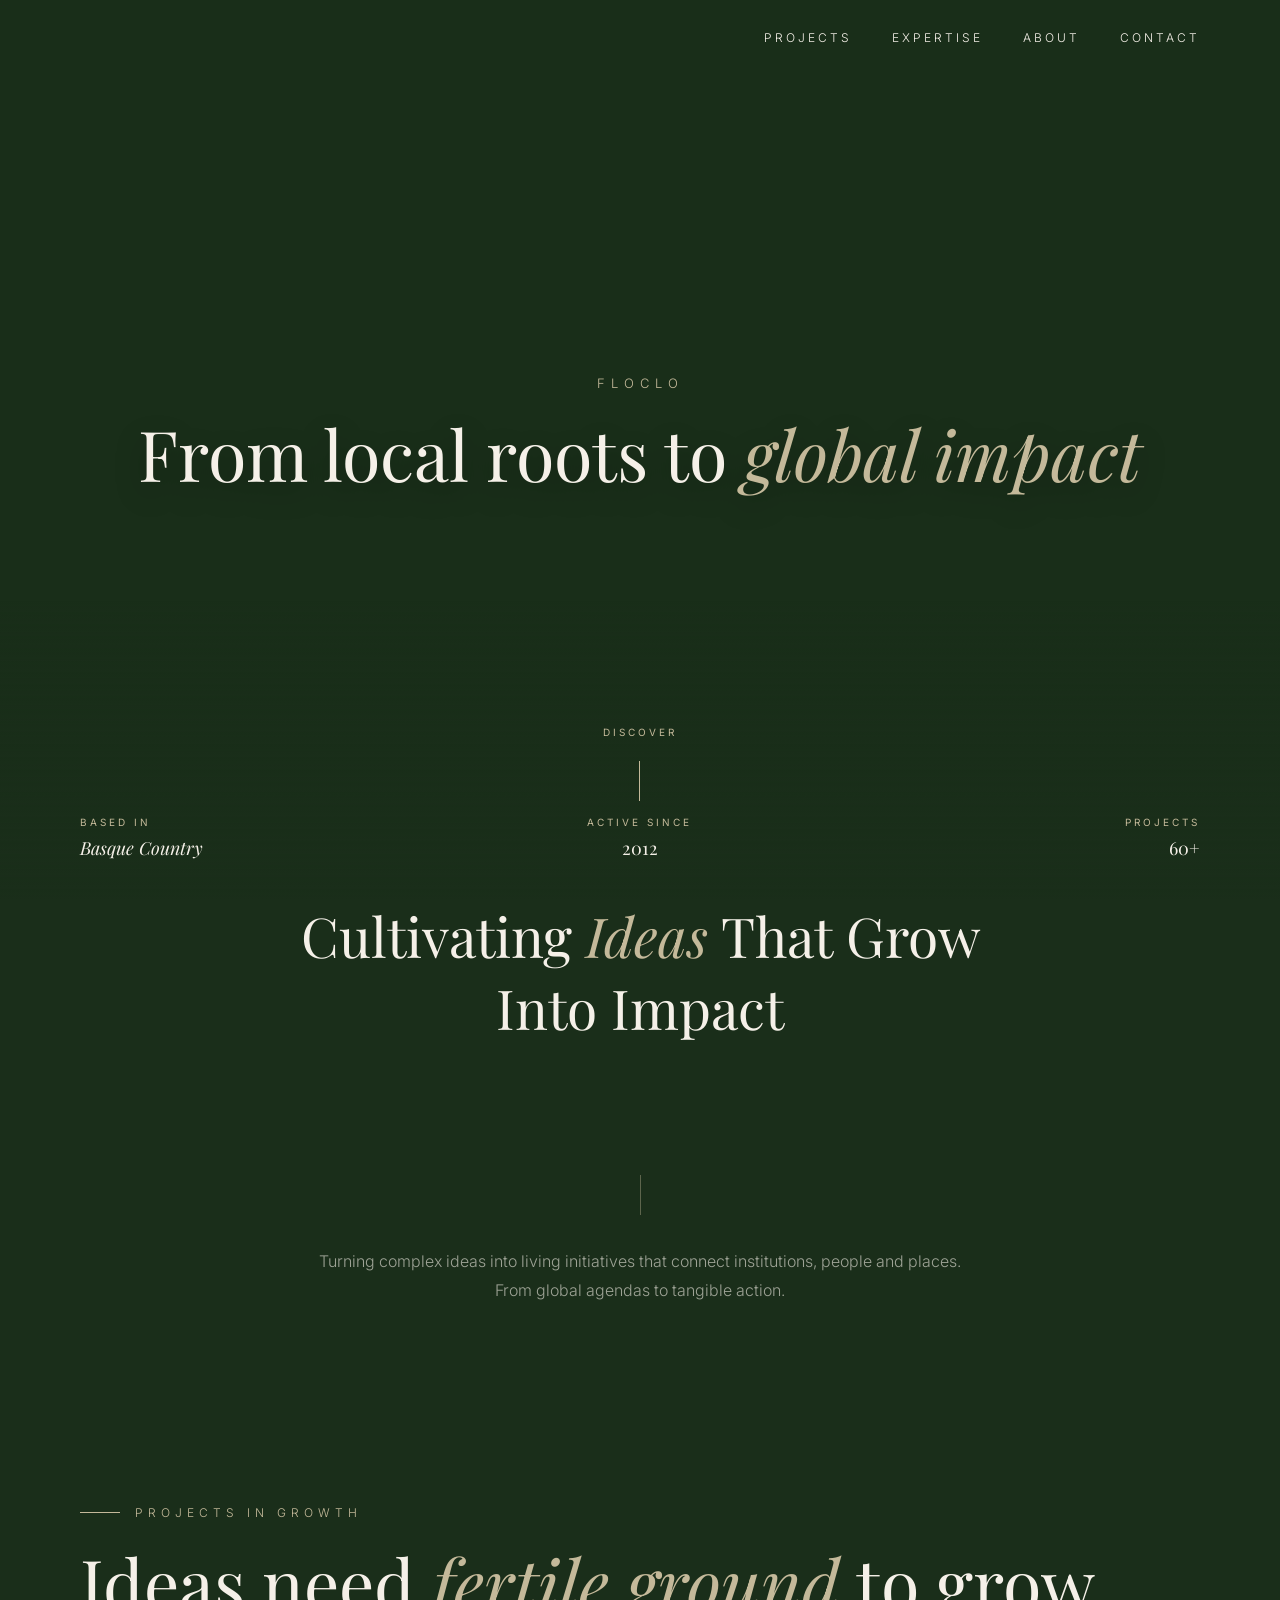
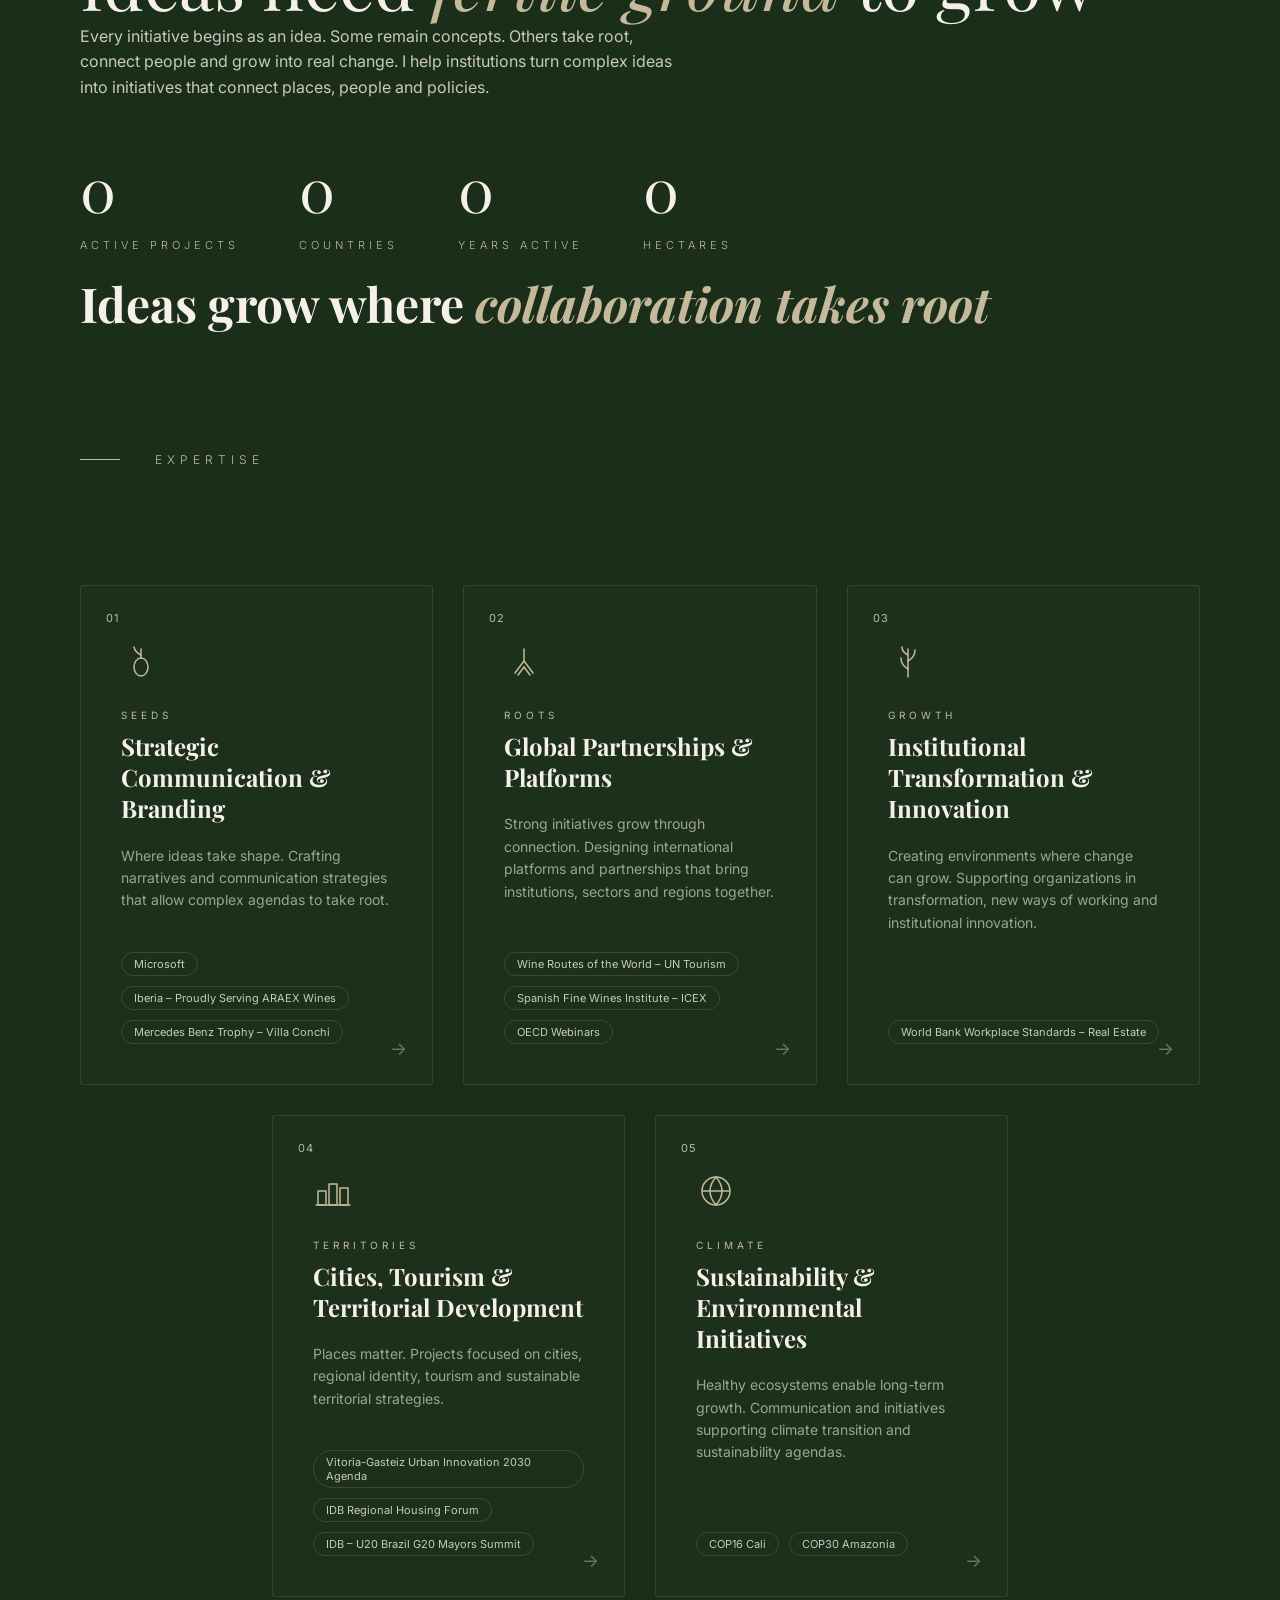
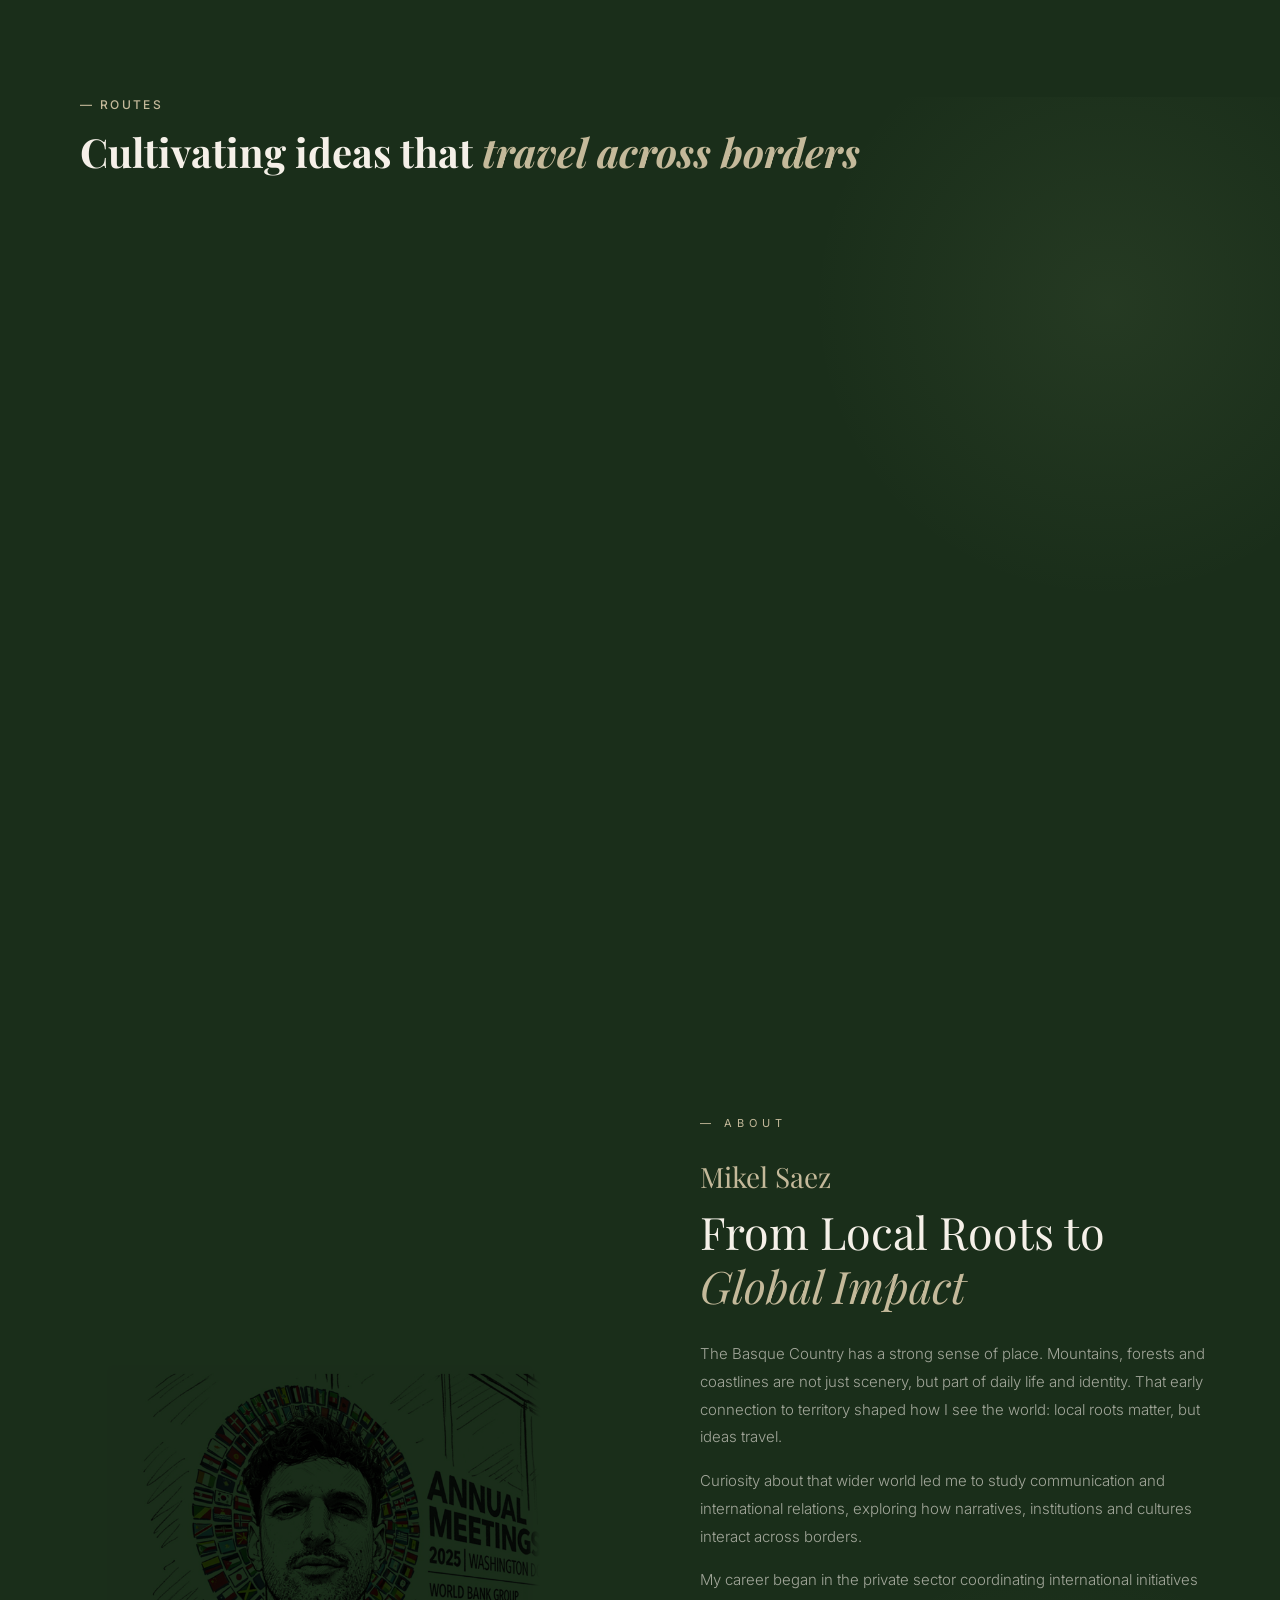
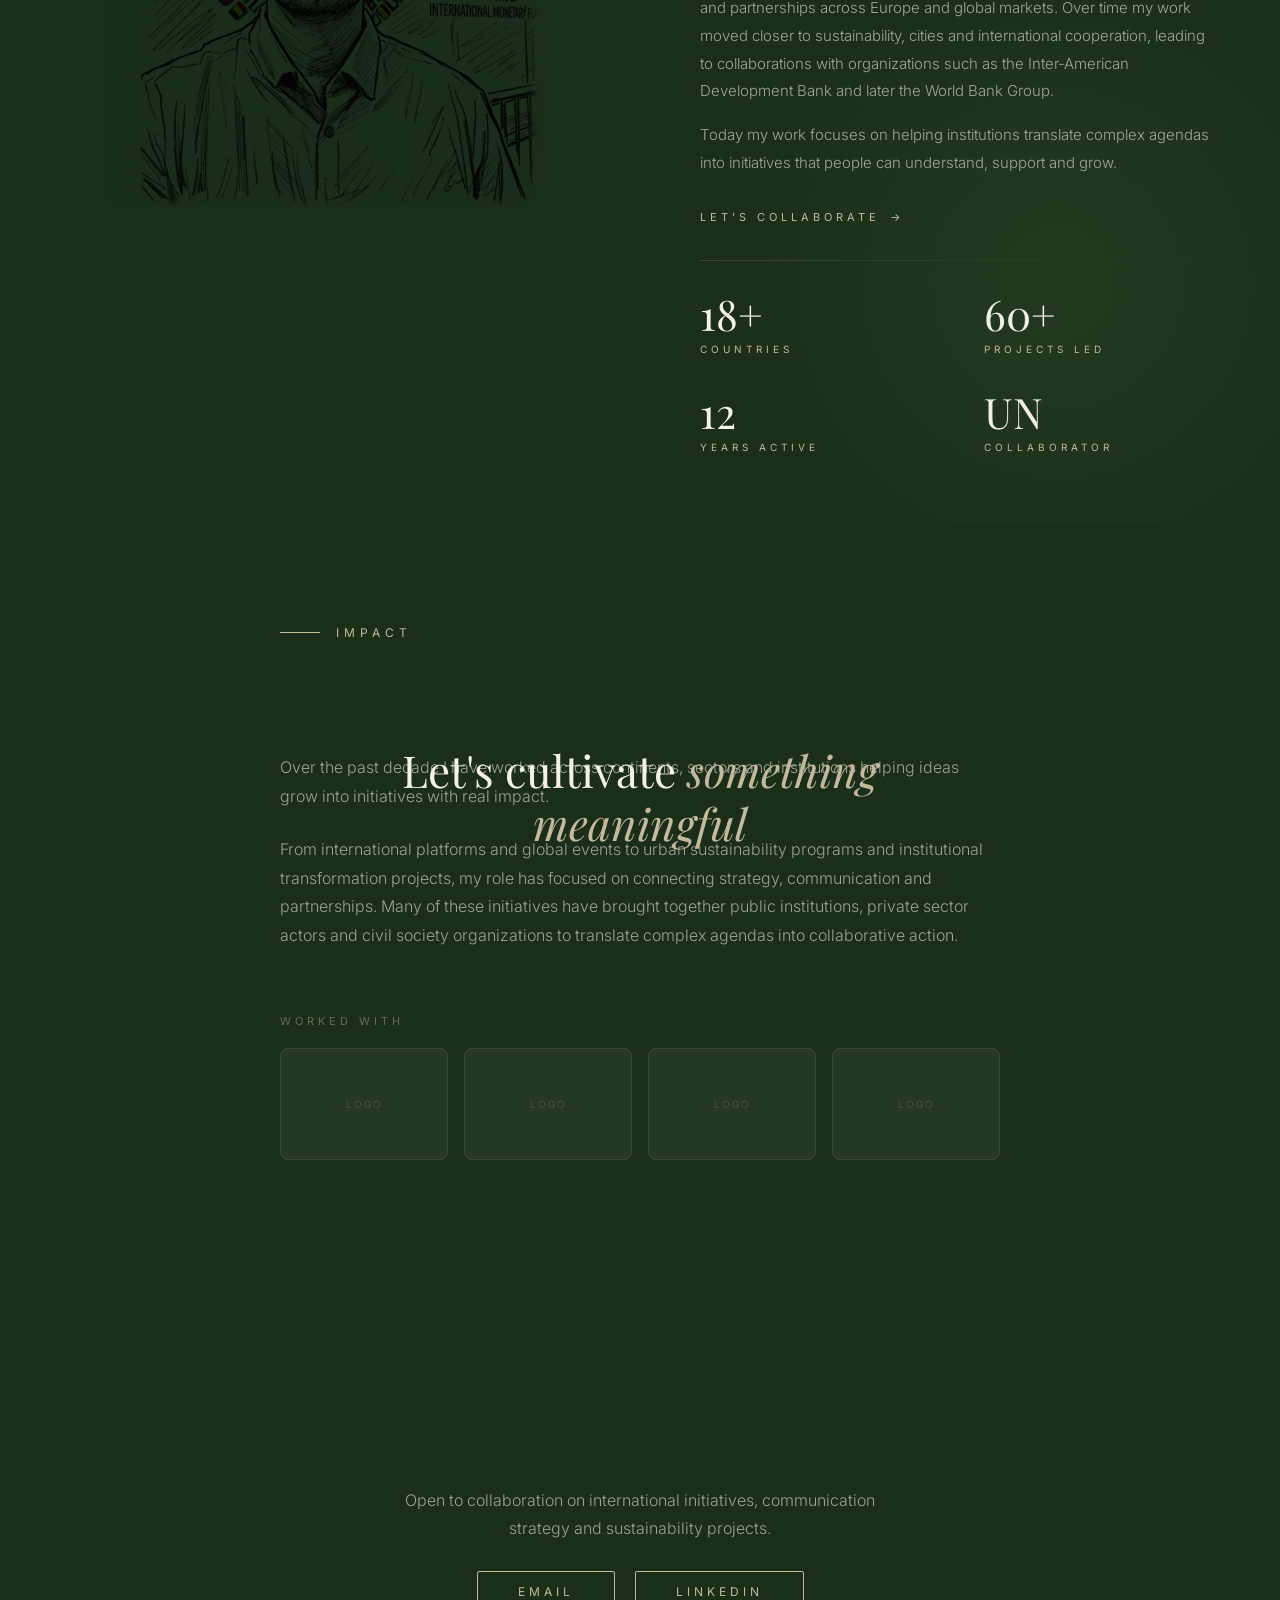
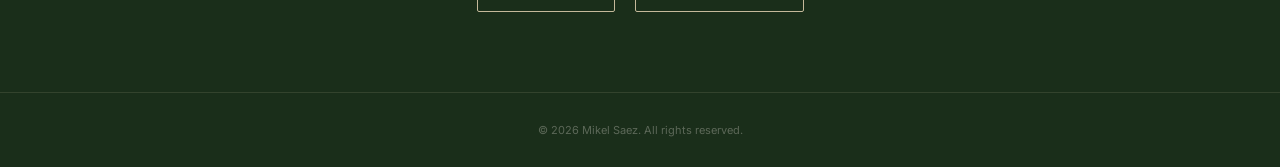
==== index.html @ 0938b9f9 "Add logo carousel: auto-activates when more than 4 logos, dynamic add/remove in admin - index.html: " ====
<!DOCTYPE html>
<html lang="en">

<head>
    <meta charset="UTF-8">
    <meta name="viewport" content="width=device-width, initial-scale=1.0">
    <title>Mikel Saez - International Development & Sustainability</title>
    <link rel="preconnect" href="https://fonts.googleapis.com">
    <link rel="preconnect" href="https://fonts.gstatic.com" crossorigin>
    <link
        href="https://fonts.googleapis.com/css2?family=Playfair+Display:ital,wght@0,400;1,400&family=Inter:wght@300;400&display=swap"
        rel="stylesheet">
    <style>
        :root {
            --color-dark-green: #1A2E1A;
            --color-cream: #F5F0E8;
            --color-gold: #C4B99A;
        }

        * {
            margin: 0;
            padding: 0;
            box-sizing: border-box;
        }

        body {
            font-family: 'Inter', sans-serif;
            background-color: var(--color-dark-green);
            color: var(--color-cream);
            overflow-x: hidden;
            cursor: none;
        }

        /* Typography */
        h1,
        h2,
        .serif {
            font-family: 'Playfair Display', serif;
        }

        /* Navigation */
        nav {
            position: fixed;
            top: 0;
            left: 0;
            width: 100%;
            padding: 30px 80px;
            display: flex;
            justify-content: space-between;
            align-items: center;
            z-index: 100;
            background-color: transparent;
        }

        .logo {
            text-transform: uppercase;
            letter-spacing: 5px;
            font-size: 14px;
            color: var(--color-cream);
            font-weight: 400;
        }

        .nav-links {
            display: flex;
            gap: 40px;
        }

        .nav-links a {
            text-decoration: none;
            text-transform: uppercase;
            letter-spacing: 3px;
            font-size: 12px;
            color: var(--color-cream);
            font-weight: 300;
            transition: opacity 0.3s;
        }

        .nav-links a:hover {
            opacity: 0.7;
        }

        /* Hero Section */
        .hero {
            position: relative;
            height: 100vh;
            width: 100%;
            display: flex;
            flex-direction: column;
            justify-content: center;
            align-items: center;
            overflow: hidden;
        }

        /* Video Background */
        .video-container {
            position: absolute;
            top: 0;
            left: 0;
            width: 100%;
            height: 100%;
            z-index: 1;
            will-change: transform;
        }

        .hero-video {
            width: 100%;
            height: 100%;
            object-fit: cover;
        }

        .overlay {
            position: absolute;
            top: 0;
            left: 0;
            width: 100%;
            height: 100%;
            background-color: rgba(26, 46, 26, 0.3);
            /* #1A2E1A at 30% opacity */
            z-index: 2;
        }

        /* Seamless Transition Gradient */
        .hero-fade-bottom {
            position: absolute;
            bottom: 0;
            left: 0;
            width: 100%;
            height: 300px;
            background: linear-gradient(to bottom, rgba(26, 46, 26, 0), rgba(26, 46, 26, 1));
            z-index: 3;
            pointer-events: none;
        }

        /* Hero Content */
        .hero-content {
            position: relative;
            z-index: 10;
            text-align: center;
            display: flex;
            flex-direction: column;
            align-items: center;
            width: 100%;
        }

        .subtitle {
            text-transform: uppercase;
            letter-spacing: 6px;
            font-size: 13px;
            color: var(--color-gold);
            font-weight: 300;
            margin-bottom: 20px;
            opacity: 0;
            animation: fadeIn 1s ease-out 1s forwards;
        }

        .main-title {
            font-family: 'Playfair Display', serif;
            font-size: 70px;
            font-weight: 400;
            color: #F5F0E8;
            text-align: center;
            text-shadow: 0 10px 30px rgba(0, 0, 0, 0.3);
            margin-bottom: 30px;
            opacity: 0;
            transform: translateY(30px);
            animation: fadeSlideUp 1s ease-out 0.5s forwards;
            line-height: 1.2;
        }

        .main-title em {
            font-style: italic;
        }

        /* Bottom Bar */
        .bottom-bar {
            position: absolute;
            bottom: 40px;
            left: 0;
            width: 100%;
            padding: 0 80px;
            display: flex;
            justify-content: space-between;
            align-items: flex-end;
            z-index: 10;
            opacity: 0;
            animation: fadeIn 1s ease-out 2s forwards;
        }

        .bottom-col {
            display: flex;
            flex-direction: column;
            align-items: center;
            flex: 1;
        }

        .bottom-col.left {
            align-items: flex-start;
        }

        .bottom-col.right {
            align-items: flex-end;
        }

        .label {
            text-transform: uppercase;
            font-size: 10px;
            letter-spacing: 3px;
            color: var(--color-gold);
            margin-bottom: 8px;
        }

        .value {
            font-family: 'Playfair Display', serif;
            font-size: 18px;
            color: var(--color-cream);
        }

        .value.italic {
            font-style: italic;
        }

        /* Animated Line */
        .animated-line-container {
            height: 40px;
            display: flex;
            align-items: center;
            justify-content: center;
            margin: 15px 0;
        }

        .animated-line {
            width: 1px;
            height: 40px;
            background-color: var(--color-gold);
            animation: pulseLine 2s infinite ease-in-out;
            transform-origin: top;
        }

        @keyframes pulseLine {
            0% {
                transform: scaleY(0.2);
                opacity: 0.5;
            }

            50% {
                transform: scaleY(1);
                opacity: 1;
            }

            100% {
                transform: scaleY(0.2);
                opacity: 0.5;
            }
        }

        /* Animations */
        @keyframes fadeIn {
            to {
                opacity: 1;
            }
        }

        @keyframes fadeSlideUp {
            to {
                opacity: 1;
                transform: translateY(0);
            }
        }

        /* Intro Section */
        .intro-section {
            background-color: var(--color-dark-green);
            display: flex;
            flex-direction: column;
            justify-content: center;
            align-items: center;
            padding: 100px 80px;
            position: relative;
            z-index: 10;
        }

        /* Field Projects Section */
        .projects-section {
            background-color: var(--color-dark-green);
            padding: 100px 80px;
            position: relative;
            z-index: 10;
            overflow: hidden;
        }

        .projects-content {
            padding-left: 0;
        }

        .projects-label-container {
            display: flex;
            align-items: center;
            margin-bottom: 20px;
            opacity: 1;
            transform: translateX(0);
            transition: opacity 1s ease-out, transform 1s ease-out;
        }

        /* JS adds .js-ready to <html> — only then do we hide elements for animation */
        .js-ready .projects-label-container {
            opacity: 0;
            transform: translateX(-20px);
        }

        .js-ready .projects-label-container.animate {
            opacity: 1;
            transform: translateX(0);
        }

        .projects-line {
            width: 40px;
            height: 1px;
            background-color: var(--color-gold);
            margin-right: 15px;
        }

        .projects-label {
            text-transform: uppercase;
            letter-spacing: 5px;
            font-size: 12px;
            color: var(--color-gold);
            font-weight: 300;
        }

        .projects-heading {
            font-size: 70px;
            line-height: 1.2;
            color: var(--color-cream);
            font-weight: 400;
            opacity: 1;
            transform: translateY(0);
            transition: opacity 1s ease-out 0.2s, transform 1s ease-out 0.2s;
        }

        .js-ready .projects-heading {
            opacity: 0;
            transform: translateY(40px);
        }

        .js-ready .projects-heading.animate {
            opacity: 1;
            transform: translateY(0);
        }

        .projects-heading i {
            color: var(--color-gold);
            font-style: italic;
            display: block;
        }

        .stats-row {
            display: flex;
            gap: 60px;
            margin-top: 48px;
        }

        .stat-item {
            display: flex;
            flex-direction: column;
        }

        .stat-number-wrapper {
            font-family: 'Playfair Display', serif;
            font-size: 60px;
            color: var(--color-cream);
            font-weight: 400;
            margin-bottom: 10px;
        }

        .stat-suffix {
            opacity: 1;
            transition: opacity 0.5s ease-out;
        }

        .js-ready .stat-suffix {
            opacity: 0;
        }

        .js-ready .stat-suffix.animate {
            opacity: 1;
        }

        .stat-label {
            text-transform: uppercase;
            letter-spacing: 4px;
            font-size: 11px;
            color: var(--color-gold);
            font-weight: 300;
        }

        /* Intro Section */
        .intro-section {
            background-color: var(--color-dark-green);
            display: flex;
            flex-direction: column;
            justify-content: center;
            align-items: center;
            padding: 100px 80px;
            position: relative;
            z-index: 10;
        }

        .intro-heading {
            max-width: 700px;
            text-align: center;
            font-size: 55px;
            /* Prompt requested 55px */
            line-height: 1.3;
            color: var(--color-cream);
            font-weight: 400;
            opacity: 1;
            transform: translateY(0);
            transition: opacity 1s ease-out, transform 1s ease-out;
        }

        .js-ready .intro-heading {
            opacity: 0;
            transform: translateY(40px);
        }

        .js-ready .intro-heading.animate {
            opacity: 1;
            transform: translateY(0);
        }

        .intro-heading i {
            color: var(--color-gold);
            font-style: italic;
        }

        .intro-divider {
            width: 1px;
            height: 40px;
            background-color: rgba(196, 185, 154, 0.4);
            margin: 32px 0;
            transition: height 1s ease-out 0.3s;
        }

        .js-ready .intro-divider {
            height: 0;
        }

        .js-ready .intro-divider.animate {
            height: 40px;
        }

        .intro-paragraph {
            max-width: 650px;
            text-align: center;
            font-size: 16px;
            color: rgba(245, 240, 232, 0.6);
            /* #F5F0E8 at 60% */
            font-family: 'Inter', sans-serif;
            font-weight: 300;
            line-height: 1.8;
            opacity: 1;
            transform: translateY(0);
            transition: opacity 1s ease-out 0.6s, transform 1s ease-out 0.6s;
        }

        .js-ready .intro-paragraph {
            opacity: 0;
            transform: translateY(30px);
        }

        .js-ready .intro-paragraph.animate {
            opacity: 1;
            transform: translateY(0);
        }

        @media (max-width: 768px) {

            /* ── Nav ── */
            .nav-links { display: none; }
            nav { padding: 20px 24px; }

            /* ── Hero ── */
            .hero-content {
                padding: 0 24px;
                text-align: center;
            }
            .main-title {
                font-size: 34px;
                line-height: 1.25;
            }
            .subtitle {
                font-size: 11px;
                letter-spacing: 3px;
                padding: 0 8px;
            }
            /* Ocultar bottom-bar en móvil — demasiado complejo para pantalla pequeña */
            .bottom-bar { display: none; }

            /* ── Intro ── */
            .intro-section { padding: 72px 24px; }
            .intro-heading {
                font-size: 32px;
                line-height: 1.25;
                max-width: 100%;
            }
            .intro-paragraph {
                font-size: 15px;
                max-width: 100%;
            }

            /* ── Projects ── */
            .projects-section { padding: 72px 24px; }
            .projects-content { padding-left: 0; }
            .projects-heading { font-size: 34px; line-height: 1.25; }
            .projects-paragraph { max-width: 100% !important; font-size: 15px; }
            .stats-row {
                display: grid;
                grid-template-columns: 1fr 1fr;
                gap: 32px 24px;
                margin-top: 48px;
            }
            .stat-number-wrapper { font-size: 44px; }
            .stat-label { font-size: 10px; letter-spacing: 3px; }

            /* ── Map ── */
            .map-section { padding: 72px 0 0; }
            .map-header {
                padding: 0 24px;
                margin-bottom: 32px;
            }
            .map-header-label {
                font-size: 11px;
                margin-bottom: 12px;
            }
            .map-header-heading { font-size: 28px; line-height: 1.25; }

            /* ── Impact ── */
            .impact-section { padding: 72px 24px; }
            .impact-heading { font-size: 32px; line-height: 1.25; }
            .impact-body { font-size: 15px; }
            .impact-logos-label { margin-top: 48px; }
            .impact-logos { grid-template-columns: repeat(2, 1fr); gap: 12px; }
            .impact-logo-item img { max-height: 52px; }

            /* ── Contact ── */
            .contact-section { padding: 72px 24px 56px; }
            .contact-heading {
                font-size: 30px;
                line-height: 1.25;
                max-width: 100%;
            }
            .contact-body { font-size: 14px; max-width: 100%; }
            .contact-links {
                flex-direction: column;
                align-items: center;
                gap: 14px;
            }
            .contact-link { width: 200px; text-align: center; }

            /* ── Footer ── */
            .site-footer { padding: 20px 24px; }
        }

        /* Custom Cursor */
        .cursor-dot,
        .cursor-glow,
        .cursor-trail {
            position: fixed;
            top: 0;
            left: 0;
            border-radius: 50%;
            pointer-events: none;
            z-index: 9999;
            transform: translate(-50%, -50%);
        }

        .cursor-dot {
            width: 6px;
            height: 6px;
            background-color: rgba(168, 198, 134, 0.7);
            z-index: 10000;
            opacity: 0;
            transition: opacity 1s ease;
        }

        .cursor-glow {
            width: 350px;
            height: 350px;
            background:
                radial-gradient(circle, rgba(255, 255, 240, 0.1) 0%, rgba(255, 255, 240, 0) 42%),
                radial-gradient(circle, rgba(168, 198, 134, 0.35) 0%, rgba(168, 198, 134, 0) 70%);
            opacity: 0;
            transition: opacity 1s ease;
        }

        .cursor-trail {
            width: 150px;
            height: 150px;
            background: radial-gradient(circle, rgba(168, 198, 134, 1) 0%, rgba(168, 198, 134, 0) 70%);
            z-index: 9998;
        }

        /* =========================================
           MAP SECTION — full-bleed cover layout
           ========================================= */
        .map-section {
            background-color: #1A2E1A;
            padding: 0;
            margin: 0;
            margin-top: 0;
            padding-top: 0;
            width: 100%;
            height: auto;
            overflow: hidden;
            /* explicitly hidden as per user request */
            position: relative;
            display: block;
            z-index: 10;
            /* updated to align with other sections */
            isolation: isolate;
        }

        .map-glow {
            position: absolute;
            top: -10%;
            right: -10%;
            width: 600px;
            height: 600px;
            background: radial-gradient(circle, rgba(168, 198, 134, 0.08) 0%, rgba(168, 198, 134, 0) 70%);
            border-radius: 50%;
            pointer-events: none;
            z-index: 1;
        }

        .map-container {
            position: relative;
            width: 100%;
            height: auto;
            margin: 0;
            padding: 0;
            z-index: 15;
            opacity: 0;
            transform: scale(0.95);
            overflow: visible;
        }

        .map-container.animate {
            opacity: 1;
            transform: scale(1);
            transition: opacity 1s ease-out, transform 1s ease-out;
        }

        .world-map-svg {
            width: 100%;
            height: auto;
            display: block;
            margin: 0;
            padding: 0;
        }

        .world-map-svg {
            background-color: transparent;
        }

        .world-map-svg path {
            fill: none !important;
            stroke: #C4B99A !important;
            stroke-width: 0.8px !important;
        }

        .world-map-svg rect,
        .world-map-svg>rect {
            display: none;
        }

        #world-map {
            background: #1A2E1A;
        }

        #world-map svg {
            background: transparent;
        }

        /* Map Header */
        .map-header {
            padding: 0 80px;
            margin-bottom: 2rem;
        }

        .map-header-label {
            color: #C4B99A;
            font-weight: 500;
            letter-spacing: 0.2em;
            text-transform: uppercase;
            margin-bottom: 1rem;
            font-size: 12px;
        }

        .map-header-heading {
            color: #F5F0E8;
            font-size: 2.5rem;
            line-height: 1.2;
        }

        /* Map Pins */
        .map-pin {
            position: absolute;
            width: 12px;
            height: 12px;
            background-color: #fff;
            border-radius: 50%;
            transform: translate(-50%, -50%);
            cursor: pointer;
            z-index: 20;
            opacity: 0;
            transition: transform 0.3s ease, opacity 0.5s ease-out;
        }

        .map-pin.animate {
            opacity: 1;
        }

        .map-pin::before {
            content: '';
            position: absolute;
            top: 50%;
            left: 50%;
            width: 30px;
            height: 30px;
            border-radius: 50%;
            background-color: inherit;
            transform: translate(-50%, -50%) scale(0.5);
            opacity: 0;
        }

        .map-pin.animate::before {
            animation: pulsePin 3s infinite ease-out;
            animation-delay: 0.5s;
        }

        .map-pin:hover {
            transform: translate(-50%, -50%) scale(1.2);
        }

        .map-pin:hover::before {
            animation: pulsePinFast 1.5s infinite ease-out;
        }

        @keyframes pulsePin {
            0% {
                transform: translate(-50%, -50%) scale(0.5);
                opacity: 0.8;
            }

            100% {
                transform: translate(-50%, -50%) scale(1.5);
                opacity: 0;
            }
        }

        @keyframes pulsePinFast {
            0% {
                transform: translate(-50%, -50%) scale(0.5);
                opacity: 0.8;
            }

            100% {
                transform: translate(-50%, -50%) scale(1.8);
                opacity: 0;
            }
        }

        /* Pin Colors */
        .pin-gold {
            background-color: #C4B99A;
        }

        .pin-green {
            background-color: #8CB88C;
        }

        .pin-blue {
            background-color: #7BA4C4;
        }

        .pin-orange {
            background-color: #C4A96B;
        }

        .pin-pink {
            background-color: #B88CAA;
        }

        /* Map Tooltip Card */
        .map-tooltip {
            position: absolute;
            background: rgba(20, 35, 20, 0.85);
            backdrop-filter: blur(8px);
            -webkit-backdrop-filter: blur(8px);
            border: 1px solid rgba(200, 200, 200, 0.1);
            padding: 24px;
            border-radius: 4px;
            width: 300px;
            pointer-events: none;
            opacity: 0;
            transform: translateY(10px);
            transition: opacity 0.3s ease, transform 0.3s ease;
            z-index: 30;
            /* max priority, just below cursor (9998-10000) */
            box-shadow: 0 10px 30px rgba(0, 0, 0, 0.5);
            margin-top: -20px;
            left: 50%;
            margin-left: -150px;
        }

        .map-tooltip.visible {
            opacity: 1;
            transform: translateY(-100%);
            pointer-events: auto;
        }

        .tooltip-image {
            width: 100%;
            height: 120px;
            background-color: rgba(196, 185, 154, 0.1);
            border: 1px dashed rgba(196, 185, 154, 0.3);
            border-radius: 3px;
            margin-bottom: 16px;
            display: flex;
            align-items: center;
            justify-content: center;
            overflow: hidden;
        }

        .tooltip-image img {
            width: 100%;
            height: 100%;
            object-fit: cover;
        }

        .tooltip-image-placeholder {
            font-family: 'Inter', sans-serif;
            font-size: 10px;
            text-transform: uppercase;
            letter-spacing: 3px;
            color: rgba(196, 185, 154, 0.3);
        }

        .tooltip-category {
            text-transform: uppercase;
            letter-spacing: 4px;
            font-size: 10px;
            color: var(--color-gold);
            margin-bottom: 8px;
        }

        .tooltip-title {
            font-family: 'Playfair Display', serif;
            font-size: 22px;
            color: var(--color-cream);
            margin-bottom: 15px;
            line-height: 1.2;
        }

        .tooltip-tags {
            display: flex;
            gap: 8px;
            flex-wrap: wrap;
            margin-bottom: 16px;
        }

        .tooltip-tag {
            border: 1px solid rgba(200, 200, 200, 0.2);
            border-radius: 40px;
            font-size: 11px;
            padding: 4px 12px;
            color: var(--color-gold);
            text-transform: uppercase;
        }

        .tooltip-desc {
            font-size: 13px;
            color: rgba(245, 240, 232, 0.7);
            line-height: 1.6;
            display: -webkit-box;
            -webkit-line-clamp: 3;
            line-clamp: 3;
            -webkit-box-orient: vertical;
            overflow: hidden;
        }

        /* Responsive adjustments — Heights handled by height: auto on SVG */
        @media (min-width: 1920px) {
            .map-container {
                height: auto;
            }

            .world-map-svg {
                height: auto;
            }
        }

        @media (min-width: 1024px) and (max-width: 1919px) {
            .map-container {
                height: auto;
            }

            .world-map-svg {
                height: auto;
            }
        }

        @media (max-width: 1023px) {
            .map-container {
                height: auto;
            }

            .world-map-svg {
                height: auto;
            }
        }

        @media (max-width: 768px) {
            .map-tooltip {
                position: fixed;
                top: auto;
                bottom: 20px;
                left: 50% !important;
                transform: translateX(-50%) translateY(20px) !important;
                margin: 0;
                width: 90%;
            }

            .map-tooltip.visible {
                transform: translateX(-50%) translateY(0) !important;
            }
        }


        /* =========================================
           ABOUT SECTION
           ========================================= */
        .about-section {
            background-color: var(--color-dark-green);
            min-height: auto;
            display: flex;
            align-items: stretch;
            position: relative;
            z-index: 50;
            overflow: hidden;
        }

        /* Radial glow — bottom-right depth effect */
        .about-section::after {
            content: '';
            position: absolute;
            bottom: -10%;
            right: -10%;
            width: 700px;
            height: 700px;
            background: radial-gradient(circle, rgba(168, 198, 134, 0.07) 0%, rgba(168, 198, 134, 0) 65%);
            border-radius: 50%;
            pointer-events: none;
        }

        /* ---- Two-column grid ---- */
        .about-inner {
            display: grid;
            grid-template-columns: 1fr 1fr;
            width: 100%;
            min-height: 100vh;
        }

        /* ---- LEFT: Image placeholder ---- */
        .about-media {
            position: relative;
            background-color: #1A2E1A;
            display: flex;
            align-items: center;
            justify-content: center;
            overflow: hidden;
        }

        /* Aspect-ratio hint via pseudo — real height is 100vh so columns match */
        .about-media-inner {
            width: 100%;
            height: 100%;
            display: flex;
            align-items: center;
            justify-content: center;
        }

        /* User / profile icon SVG placeholder */
        .about-media-icon {
            opacity: 0.25;
            width: 250px;
            height: 250px;
            color: var(--color-cream);
        }


        /* ---- RIGHT: Content column ---- */
        .about-content {
            padding: 72px 60px 72px;
            display: flex;
            flex-direction: column;
            justify-content: space-between;
        }

        .about-content-top {
            flex: 1;
        }

        /* Eyebrow label */
        .about-eyebrow {
            font-family: 'Inter', sans-serif;
            font-size: 11px;
            font-weight: 400;
            letter-spacing: 5px;
            text-transform: uppercase;
            color: var(--color-gold);
            margin-bottom: 28px;
            opacity: 1;
            transform: translateY(16px);
            transition: opacity 0.8s ease-out, transform 0.8s ease-out;
        }

        .about-eyebrow.animate {
            opacity: 1;
            transform: translateY(0);
        }

        /* Main headline */
        .about-headline {
            font-family: 'Playfair Display', serif;
            font-size: clamp(36px, 3.5vw, 54px);
            font-weight: 400;
            color: var(--color-cream);
            line-height: 1.2;
            margin-bottom: 28px;
            opacity: 1;
            transform: translateY(24px);
            transition: opacity 0.9s ease-out 0.1s, transform 0.9s ease-out 0.1s;
        }

        .about-headline.animate {
            opacity: 1;
            transform: translateY(0);
        }

        .about-headline em {
            font-style: italic;
            color: #C4B99A;
        }

        /* Body paragraphs */
        .about-body {
            display: flex;
            flex-direction: column;
            gap: 16px;
            margin-bottom: 28px;
            opacity: 1;
            transform: translateY(20px);
            transition: opacity 0.9s ease-out 0.2s, transform 0.9s ease-out 0.2s;
        }

        .about-body.animate {
            opacity: 1;
            transform: translateY(0);
        }

        .about-body p {
            font-family: 'Inter', sans-serif;
            font-size: 15px;
            font-weight: 300;
            color: rgba(245, 240, 232, 0.62);
            line-height: 1.85;
        }

        /* CTA link */
        .about-cta {
            display: inline-flex;
            align-items: center;
            gap: 10px;
            font-family: 'Inter', sans-serif;
            font-size: 11px;
            font-weight: 400;
            letter-spacing: 4px;
            text-transform: uppercase;
            color: var(--color-gold);
            text-decoration: none;
            border: none;
            background: none;
            cursor: pointer;
            padding: 0;
            transition: gap 0.3s ease, color 0.3s ease;
            opacity: 1;
            transform: translateY(16px);
            transition: opacity 0.8s ease-out 0.3s, transform 0.8s ease-out 0.3s, gap 0.3s ease;
            margin-bottom: 36px;
        }

        .about-cta.animate {
            opacity: 1;
            transform: translateY(0);
        }

        .about-cta:hover {
            gap: 18px;
            color: var(--color-cream);
        }

        /* Divider between paragraphs/CTA and stats grid */
        .about-divider {
            width: 100%;
            height: 1px;
            background: linear-gradient(90deg, rgba(196, 185, 154, 0.2), rgba(196, 185, 154, 0.06), transparent);
            margin-bottom: 32px;
            opacity: 1;
            transition: opacity 1s ease-out 0.35s;
        }

        .about-divider.animate {
            opacity: 1;
        }

        /* Stats grid 2x2 */
        .about-stats {
            display: grid;
            grid-template-columns: 1fr 1fr;
            row-gap: 36px;
            column-gap: 48px;
            opacity: 1;
            transform: translateY(20px);
            transition: opacity 0.9s ease-out 0.45s, transform 0.9s ease-out 0.45s;
        }

        .about-stats.animate {
            opacity: 1;
            transform: translateY(0);
        }

        .about-stat-num {
            font-family: 'Playfair Display', serif;
            font-size: 42px;
            font-weight: 400;
            color: var(--color-cream);
            line-height: 1;
            margin-bottom: 8px;
        }

        .about-stat-label {
            font-family: 'Inter', sans-serif;
            font-size: 10px;
            font-weight: 400;
            letter-spacing: 4px;
            text-transform: uppercase;
            color: var(--color-gold);
        }

        /* Responsive */
        @media (max-width: 900px) {
            .about-inner { grid-template-columns: 1fr; }
            .about-media { min-height: 260px; }
            .about-content { padding: 56px 24px 60px; }
            .about-headline { font-size: clamp(28px, 6vw, 42px); }
            .about-stats {
                grid-template-columns: 1fr 1fr;
                column-gap: 24px;
                row-gap: 28px;
            }
            .about-stat-num { font-size: 32px; }
        }


        /* Expertise Section */
        .expertise-section {
            background-color: var(--color-dark-green);
            padding: 100px 80px;
            position: relative;
            z-index: 10;
        }

        .expertise-label-container {
            display: flex;
            align-items: center;
            gap: 20px;
            margin-bottom: 20px;
            max-width: 1400px;
            margin-left: auto;
            margin-right: auto;
            opacity: 0;
            transform: translateY(20px);
            transition: opacity 1s ease-out, transform 1s ease-out;
        }

        .expertise-label-container.animate {
            opacity: 1;
            transform: translateY(0);
        }

        .expertise-heading {
            font-size: 48px;
            font-family: 'Playfair Display', serif;
            color: var(--color-cream);
            margin-bottom: 40px;
            max-width: 1400px;
            margin-left: auto;
            margin-right: auto;
            line-height: 1.2;
            opacity: 0;
            transform: translateY(30px);
            transition: opacity 1s ease-out 0.2s, transform 1s ease-out 0.2s;
        }

        .expertise-heading.animate {
            opacity: 1;
            transform: translateY(0);
        }

        .expertise-heading i {
            color: var(--color-gold);
            font-style: italic;
        }

        .expertise-grid {
            display: grid;
            grid-template-columns: repeat(3, 1fr);
            gap: 30px;
            max-width: 1400px;
            margin: 0 auto;
        }

        /* 3+2 layout handling */
        .expertise-grid > :nth-child(4) {
            grid-column: 1 / 2;
            margin-left: 50%;
        }

        .expertise-grid > :nth-child(5) {
            grid-column: 2 / 3;
            margin-left: 50%;
        }

        .exp-card {
            background: rgba(30, 50, 30, 0.6);
            border: 1px solid rgba(196, 185, 154, 0.15);
            padding: 40px;
            border-radius: 4px;
            position: relative;
            display: flex;
            flex-direction: column;
            gap: 20px;
            transition: transform 0.4s ease, border-color 0.4s ease, background 0.4s ease;
            opacity: 0;
            transform: translateY(40px);
        }

        .exp-card.animate {
            opacity: 1;
            transform: translateY(0);
        }

        .exp-card:hover {
            transform: translateY(-10px);
            border-color: rgba(196, 185, 154, 0.4);
            background: rgba(40, 60, 40, 0.8);
        }

        .exp-number {
            font-size: 11px;
            color: var(--color-gold);
            position: absolute;
            top: 25px;
            left: 25px;
            letter-spacing: 1px;
        }

        .exp-icon {
            font-size: 32px;
            color: var(--color-gold);
            margin-top: 15px;
            display: block;
        }

        .exp-subtitle {
            font-size: 10px;
            color: var(--color-gold);
            text-transform: uppercase;
            letter-spacing: 4px;
            margin-bottom: -10px;
        }

        .exp-title {
            font-family: 'Playfair Display', serif;
            font-size: 24px;
            color: var(--color-cream);
            line-height: 1.3;
        }

        .exp-desc {
            font-family: 'Inter', sans-serif;
            font-size: 14px;
            color: rgba(245, 240, 232, 0.6);
            line-height: 1.6;
            margin-bottom: 20px;
        }

        .exp-projects {
            display: flex;
            flex-wrap: wrap;
            gap: 10px;
            margin-top: auto;
        }

        .exp-tag {
            font-size: 11px;
            padding: 4px 12px;
            border: 1px solid rgba(196, 185, 154, 0.2);
            border-radius: 20px;
            color: rgba(245, 240, 232, 0.8);
            font-family: 'Inter', sans-serif;
        }

        .exp-arrow {
            position: absolute;
            bottom: 25px;
            right: 25px;
            color: var(--color-gold);
            font-size: 18px;
            opacity: 0.5;
            transition: opacity 0.3s ease, transform 0.3s ease;
        }

        .exp-card:hover .exp-arrow {
            opacity: 1;
            transform: translateX(5px);
        }

        /* Adjustments for the 3+2 layout to look centered */
        @media (min-width: 1025px) {
            .expertise-grid {
                grid-template-columns: repeat(6, 1fr);
            }
            .exp-card:nth-child(1), .exp-card:nth-child(2), .exp-card:nth-child(3) {
                grid-column: span 2;
            }
            .exp-card:nth-child(4) {
                grid-column: 2 / span 2;
                margin-left: 0;
            }
            .exp-card:nth-child(5) {
                grid-column: 4 / span 2;
                margin-left: 0;
            }
        }

        @media (max-width: 1024px) {
            .expertise-grid {
                grid-template-columns: repeat(2, 1fr);
            }
            .expertise-grid > :nth-child(n) {
                grid-column: auto;
                margin-left: 0;
            }
            .expertise-grid > :nth-child(5) {
                grid-column: span 2;
                max-width: 50%;
                margin: 0 auto;
            }
        }

        @media (max-width: 768px) {
            .expertise-section { padding: 72px 24px; }
            .expertise-label-container { margin-bottom: 20px; }
            .expertise-heading {
                font-size: 30px;
                line-height: 1.25;
                margin-bottom: 36px;
            }
            .expertise-grid {
                grid-template-columns: 1fr;
                gap: 14px;
            }
            .expertise-grid > :nth-child(n) {
                grid-column: auto;
                margin-left: 0;
                max-width: 100%;
            }
            .exp-card { padding: 28px 22px; gap: 14px; }
            .exp-title { font-size: 20px; }
            .exp-desc { font-size: 13px; }
            .exp-tag { font-size: 10px; padding: 4px 10px; }
        }

        /* Force About section visible */
        .about-eyebrow,
        .about-headline,
        .about-body,
        .about-cta,
        .about-divider,
        .about-stats {
            opacity: 1 !important;
            transform: none !important;
        }

        /* ===== IMPACT SECTION ===== */
        .impact-section {
            position: relative;
            z-index: 10;
            background-color: #1A2E1A;
            width: 100%;
            padding: 100px 0;
        }

        .impact-inner {
            max-width: 800px;
            margin: 0 auto;
            padding: 0 40px;
        }

        .impact-label-container {
            display: flex;
            align-items: center;
            gap: 16px;
            margin-bottom: 24px;
        }

        .impact-line {
            width: 40px;
            height: 1px;
            background-color: #C4B99A;
        }

        .impact-label {
            font-family: 'Inter', sans-serif;
            font-size: 12px;
            font-weight: 400;
            letter-spacing: 5px;
            text-transform: uppercase;
            color: #C4B99A;
        }

        .impact-heading {
            font-family: 'Playfair Display', serif;
            font-size: 48px;
            font-weight: 400;
            color: #F5F0E8;
            line-height: 1.2;
            margin-bottom: 32px;
        }

        .impact-heading em {
            font-style: italic;
            color: #C4B99A;
        }

        .impact-body p {
            font-family: 'Inter', sans-serif;
            font-size: 16px;
            font-weight: 300;
            color: rgba(245, 240, 232, 0.60);
            line-height: 1.8;
            margin-bottom: 24px;
        }

        .impact-body p:last-child {
            margin-bottom: 0;
        }

        .impact-logos-label {
            font-family: 'Inter', sans-serif;
            font-size: 11px;
            font-weight: 400;
            letter-spacing: 4px;
            text-transform: uppercase;
            color: rgba(196, 185, 154, 0.45);
            margin-top: 64px;
            margin-bottom: 20px;
        }

        .impact-logos {
            display: grid;
            grid-template-columns: repeat(4, 1fr);
            gap: 16px;
        }

        .impact-logo-item {
            background: rgba(255, 255, 255, 0.05);
            border: 1px solid rgba(196, 185, 154, 0.12);
            border-radius: 8px;
            display: flex;
            align-items: center;
            justify-content: center;
            padding: 28px 24px;
            aspect-ratio: 3 / 2;
            transition: background 0.3s ease, border-color 0.3s ease;
        }

        .impact-logo-item:hover {
            background: rgba(255, 255, 255, 0.08);
            border-color: rgba(196, 185, 154, 0.28);
        }

        .impact-logo-item img {
            max-height: 72px;
            max-width: 100%;
            width: auto;
            height: auto;
            object-fit: contain;
            display: block;
        }

        .impact-logo-item span {
            font-size: 10px;
            letter-spacing: 2px;
            color: #C4B99A;
            opacity: 0.2;
            text-transform: uppercase;
        }

        .impact-logos-nav {
            display: none;
            align-items: center;
            justify-content: flex-end;
            gap: 12px;
            margin-top: 16px;
        }

        .impact-logos-nav .ic-btn {
            width: 34px;
            height: 34px;
            border-radius: 50%;
            background: rgba(196, 185, 154, 0.08);
            border: 1px solid rgba(196, 185, 154, 0.2);
            color: #C4B99A;
            cursor: pointer;
            font-size: 15px;
            display: flex;
            align-items: center;
            justify-content: center;
            transition: background 0.2s ease, border-color 0.2s ease;
            line-height: 1;
        }

        .impact-logos-nav .ic-btn:hover:not(:disabled) {
            background: rgba(196, 185, 154, 0.18);
            border-color: rgba(196, 185, 154, 0.4);
        }

        .impact-logos-nav .ic-btn:disabled {
            opacity: 0.25;
            cursor: default;
        }

        .impact-logos-nav .ic-counter {
            font-family: 'Inter', sans-serif;
            font-size: 11px;
            letter-spacing: 2px;
            color: rgba(196, 185, 154, 0.45);
            min-width: 36px;
            text-align: center;
        }

        /* ===== CONTACT SECTION ===== */
        .contact-section {
            position: relative;
            z-index: 10;
            background-color: #1A2E1A;
            width: 100%;
            padding: 100px 0 80px;
            text-align: center;
        }

        .contact-heading {
            font-family: 'Playfair Display', serif;
            font-size: 44px;
            font-weight: 400;
            color: #F5F0E8;
            line-height: 1.2;
            max-width: 600px;
            margin: 0 auto;
        }

        .contact-heading em {
            font-style: italic;
            color: #C4B99A;
        }

        .contact-body {
            font-family: 'Inter', sans-serif;
            font-size: 16px;
            font-weight: 300;
            color: rgba(245, 240, 232, 0.60);
            line-height: 1.8;
            max-width: 500px;
            margin: 20px auto 0;
        }

        .contact-links {
            display: flex;
            justify-content: center;
            gap: 20px;
            margin-top: 28px;
        }

        .contact-link {
            display: inline-block;
            border: 1px solid #C4B99A;
            padding: 12px 40px;
            text-transform: uppercase;
            letter-spacing: 4px;
            font-family: 'Inter', sans-serif;
            font-size: 12px;
            color: #C4B99A;
            text-decoration: none;
            border-radius: 2px;
            transition: background-color 0.2s ease, color 0.2s ease;
        }

        .contact-link:hover {
            background-color: #C4B99A;
            color: #1A2E1A;
        }

        /* ===== FOOTER ===== */
        .site-footer {
            background-color: #1A2E1A;
            padding: 30px 80px;
            border-top: 1px solid rgba(196, 185, 154, 0.15);
            text-align: center;
        }

        .site-footer p {
            font-family: 'Inter', sans-serif;
            font-size: 11px;
            color: rgba(245, 240, 232, 0.30);
        }

        /* Parallax will-change hints */
        .intro-heading,
        .expertise-heading,
        .about-headline,
        .impact-heading,
        .contact-heading,
        .map-container {
            will-change: transform;
        }
    </style>
</head>

<body>

    <nav>
        <div class="logo"></div>
        <div class="nav-links">
            <a href="#">PROJECTS</a>
            <a href="#">EXPERTISE</a>
            <a href="#">ABOUT</a>
            <a href="#">CONTACT</a>
        </div>
    </nav>

    <section class="hero">
        <div class="video-container">
            <!--
              Note: Autoplay video configuration requires muted attribute to work in most modern browsers.
              The source is using the placeholder URL provided.
            -->
            <video class="hero-video" autoplay muted loop playsinline>
                <source
                    src="kling-3.0_A_hyper-realistic_cinematic_shot_of_planet_Earth_floating_in_deep_space._The_cam-0.mp4"
                    type="video/mp4">
            </video>
            <div class="overlay"></div>
        </div>
        <div class="hero-fade-bottom"></div>

        <div class="hero-content">
            <div class="subtitle" id="hero-subtitle">Turning complex ideas into living initiatives.</div>
            <h1 class="main-title" id="hero-heading" style="animation: fadeSlideUp 1s ease-out 0.5s forwards;">From local roots to <em>global impact</em></h1>
        </div>

        <div class="bottom-bar">
            <div class="bottom-col left">
                <div class="label">BASED IN</div>
                <div class="value italic" id="hero-basedin">Basque Country</div>
            </div>

            <div class="bottom-col center">
                <div class="label">DISCOVER</div>
                <div class="animated-line-container">
                    <div class="animated-line"></div>
                </div>
                <div class="label">ACTIVE SINCE</div>
                <div class="value" id="hero-since">2012</div>
            </div>

            <div class="bottom-col right">
                <div class="label">PROJECTS</div>
                <div class="value" id="hero-projects">60+</div>
            </div>
        </div>
    </section>

    <section class="intro-section" id="intro">
        <h2 class="intro-heading serif" id="intro-heading" style="color: #F5F0E8;">Cultivating <i style="color: #C4B99A;">Ideas</i> That
            Grow Into Impact</h2>
        <div class="intro-divider"></div>
        <p class="intro-paragraph" id="intro-paragraph">
            Turning complex ideas into living initiatives that connect institutions, people and places. From global
            agendas to tangible action.
        </p>
    </section>

    <section class="projects-section" id="projects">
        <div class="projects-content">
            <div class="projects-label-container">
                <div class="projects-line"></div>
                <div class="projects-label">PROJECTS IN GROWTH</div>
            </div>

            <h2 class="projects-heading serif" id="proj-heading" style="color: #F5F0E8;">Ideas need <i style="color: #C4B99A;">fertile
                    ground</i> to grow</h2>
            <p class="projects-paragraph" id="proj-paragraph"
                style="color: #F5F0E8; opacity: 0.8; max-width: 600px; margin-bottom: 3rem; line-height: 1.6;">
                Every initiative begins as an idea. Some remain concepts. Others take root, connect people and grow into
                real change. I help institutions turn complex ideas into initiatives that connect places, people and
                policies.
            </p>

            <div class="stats-row">
                <div class="stat-item">
                    <div class="stat-number-wrapper">
                        <span class="stat-number" data-target="24">0</span>
                    </div>
                    <div class="stat-label">ACTIVE PROJECTS</div>
                </div>

                <div class="stat-item">
                    <div class="stat-number-wrapper">
                        <span class="stat-number" data-target="18">0</span>
                    </div>
                    <div class="stat-label">COUNTRIES</div>
                </div>

                <div class="stat-item">
                    <div class="stat-number-wrapper">
                        <span class="stat-number" data-target="12">0</span>
                    </div>
                    <div class="stat-label">YEARS ACTIVE</div>
                </div>

                <div class="stat-item">
                    <div class="stat-number-wrapper">
                        <span class="stat-number" data-target="4.2" data-decimals="1">0</span><span
                            class="stat-suffix">M</span>
                    </div>
                    <div class="stat-label">HECTARES</div>
                </div>
            </div>
        </div>
    </section>

    <section class="expertise-section" id="expertise">
        <div class="expertise-label-container" id="exp-label">
            <div class="projects-line"></div>
            <div class="projects-label">EXPERTISE</div>
        </div>

        <h2 class="expertise-heading" id="exp-heading">
            Ideas grow where <i>collaboration takes root</i>
        </h2>

        <div class="expertise-grid">
            <!-- Card 01 -->
            <div class="exp-card" id="exp-card-1">
                <span class="exp-number">01</span>
                <span class="exp-icon"><svg width="40" height="40" viewBox="0 0 40 40" fill="none" xmlns="http://www.w3.org/2000/svg"><ellipse cx="20" cy="26" rx="7" ry="9" stroke="#C4B99A" stroke-width="1.5"/><line x1="20" y1="17" x2="20" y2="8" stroke="#C4B99A" stroke-width="1.5" stroke-linecap="round"/><path d="M20 14 Q14 11 13 6" stroke="#C4B99A" stroke-width="1.5" stroke-linecap="round" fill="none"/></svg></span>
                <div class="exp-subtitle">Seeds</div>
                <h3 class="exp-title">Strategic Communication & Branding</h3>
                <p class="exp-desc">Where ideas take shape. Crafting narratives and communication strategies that allow complex agendas to take root.</p>
                <div class="exp-projects">
                    <span class="exp-tag">Microsoft</span>
                    <span class="exp-tag">Iberia – Proudly Serving ARAEX Wines</span>
                    <span class="exp-tag">Mercedes Benz Trophy – Villa Conchi</span>
                </div>
                <span class="exp-arrow">→</span>
            </div>

            <!-- Card 02 -->
            <div class="exp-card" id="exp-card-2">
                <span class="exp-number">02</span>
                <span class="exp-icon"><svg width="40" height="40" viewBox="0 0 40 40" fill="none" xmlns="http://www.w3.org/2000/svg"><line x1="20" y1="8" x2="20" y2="20" stroke="#C4B99A" stroke-width="1.5" stroke-linecap="round"/><line x1="20" y1="20" x2="11" y2="32" stroke="#C4B99A" stroke-width="1.5" stroke-linecap="round"/><line x1="20" y1="20" x2="29" y2="32" stroke="#C4B99A" stroke-width="1.5" stroke-linecap="round"/><line x1="20" y1="26" x2="14" y2="34" stroke="#C4B99A" stroke-width="1.5" stroke-linecap="round"/><line x1="20" y1="26" x2="26" y2="34" stroke="#C4B99A" stroke-width="1.5" stroke-linecap="round"/></svg></span>
                <div class="exp-subtitle">Roots</div>
                <h3 class="exp-title">Global Partnerships & Platforms</h3>
                <p class="exp-desc">Strong initiatives grow through connection. Designing international platforms and partnerships that bring institutions, sectors and regions together.</p>
                <div class="exp-projects">
                    <span class="exp-tag">Wine Routes of the World – UN Tourism</span>
                    <span class="exp-tag">Spanish Fine Wines Institute – ICEX</span>
                    <span class="exp-tag">OECD Webinars</span>
                </div>
                <span class="exp-arrow">→</span>
            </div>

            <!-- Card 03 -->
            <div class="exp-card" id="exp-card-3">
                <span class="exp-number">03</span>
                <span class="exp-icon"><svg width="40" height="40" viewBox="0 0 40 40" fill="none" xmlns="http://www.w3.org/2000/svg"><line x1="20" y1="36" x2="20" y2="8" stroke="#C4B99A" stroke-width="1.5" stroke-linecap="round"/><path d="M20 28 Q13 24 13 17" stroke="#C4B99A" stroke-width="1.5" stroke-linecap="round" fill="none"/><path d="M20 20 Q27 16 27 9" stroke="#C4B99A" stroke-width="1.5" stroke-linecap="round" fill="none"/><path d="M20 14 Q14 11 14 6" stroke="#C4B99A" stroke-width="1.5" stroke-linecap="round" fill="none"/></svg></span>
                <div class="exp-subtitle">Growth</div>
                <h3 class="exp-title">Institutional Transformation & Innovation</h3>
                <p class="exp-desc">Creating environments where change can grow. Supporting organizations in transformation, new ways of working and institutional innovation.</p>
                <div class="exp-projects">
                    <span class="exp-tag">World Bank Workplace Standards – Real Estate</span>
                </div>
                <span class="exp-arrow">→</span>
            </div>

            <!-- Card 04 -->
            <div class="exp-card" id="exp-card-4">
                <span class="exp-number">04</span>
                <span class="exp-icon"><svg width="40" height="40" viewBox="0 0 40 40" fill="none" xmlns="http://www.w3.org/2000/svg"><rect x="5" y="20" width="8" height="14" stroke="#C4B99A" stroke-width="1.5" stroke-linejoin="round"/><rect x="16" y="13" width="8" height="21" stroke="#C4B99A" stroke-width="1.5" stroke-linejoin="round"/><rect x="27" y="17" width="8" height="17" stroke="#C4B99A" stroke-width="1.5" stroke-linejoin="round"/><line x1="3" y1="34" x2="37" y2="34" stroke="#C4B99A" stroke-width="1.5" stroke-linecap="round"/></svg></span>
                <div class="exp-subtitle">Territories</div>
                <h3 class="exp-title">Cities, Tourism & Territorial Development</h3>
                <p class="exp-desc">Places matter. Projects focused on cities, regional identity, tourism and sustainable territorial strategies.</p>
                <div class="exp-projects">
                    <span class="exp-tag">Vitoria-Gasteiz Urban Innovation 2030 Agenda</span>
                    <span class="exp-tag">IDB Regional Housing Forum</span>
                    <span class="exp-tag">IDB – U20 Brazil G20 Mayors Summit</span>
                </div>
                <span class="exp-arrow">→</span>
            </div>

            <!-- Card 05 -->
            <div class="exp-card" id="exp-card-5">
                <span class="exp-number">05</span>
                <span class="exp-icon"><svg width="40" height="40" viewBox="0 0 40 40" fill="none" xmlns="http://www.w3.org/2000/svg"><circle cx="20" cy="20" r="14" stroke="#C4B99A" stroke-width="1.5"/><path d="M20 6 Q26 13 26 20 Q26 27 20 34" stroke="#C4B99A" stroke-width="1.5" stroke-linecap="round" fill="none"/><path d="M20 6 Q14 13 14 20 Q14 27 20 34" stroke="#C4B99A" stroke-width="1.5" stroke-linecap="round" fill="none"/><line x1="6" y1="20" x2="34" y2="20" stroke="#C4B99A" stroke-width="1.5" stroke-linecap="round"/></svg></span>
                <div class="exp-subtitle">Climate</div>
                <h3 class="exp-title">Sustainability & Environmental Initiatives</h3>
                <p class="exp-desc">Healthy ecosystems enable long-term growth. Communication and initiatives supporting climate transition and sustainability agendas.</p>
                <div class="exp-projects">
                    <span class="exp-tag">COP16 Cali</span>
                    <span class="exp-tag">COP30 Amazonia</span>
                </div>
                <span class="exp-arrow">→</span>
            </div>
        </div>
    </section>

    <section class="map-section" id="world-map">
        <div class="map-header">
            <div class="map-header-label">— ROUTES</div>
            <h2 class="serif map-header-heading">Cultivating ideas that <i style="color: #C4B99A;">travel across borders</i></h2>
        </div>
        <div class="map-glow"></div>
        <div class="map-container" id="mapCtn">



            <svg class="world-map-svg" version="1.2" id="svg2" x="0px" y="0px" width="950px" height="620px"
                viewBox="0 0 950 620" preserveAspectRatio="xMidYMid slice" xml:space="preserve"
                inkscape:version="1.3 (0e150ed6c4, 2023-07-21)" sodipodi:docname="World_map_-_low_resolution.svg"
                xmlns:inkscape="http://www.inkscape.org/namespaces/inkscape"
                xmlns:sodipodi="http://sodipodi.sourceforge.net/DTD/sodipodi-0.dtd" xmlns="http://www.w3.org/2000/svg"
                xmlns:svg="http://www.w3.org/2000/svg" xmlns:rdf="http://www.w3.org/1999/02/22-rdf-syntax-ns#"
                xmlns:cc="http://creativecommons.org/ns#" xmlns:dc="http://purl.org/dc/elements/1.1/">
                <metadata id="metadata346">
                    <rdf:RDF>
                        <cc:Work rdf:about="">
                            <dc:format>image/svg+xml</dc:format>
                            <dc:type rdf:resource="http://purl.org/dc/dcmitype/StillImage" />
                        </cc:Work>
                    </rdf:RDF>
                </metadata>
                <defs id="defs344"><inkscape:path-effect effect="bspline" id="path-effect1" is_visible="true"
                        lpeversion="1.3" weight="33.333333" steps="2" helper_size="0" apply_no_weight="true"
                        apply_with_weight="true" only_selected="false" uniform="false" /><inkscape:path-effect
                        effect="powerstroke" id="path-effect10" is_visible="true" lpeversion="1.3" scale_width="1"
                        interpolator_type="CentripetalCatmullRom" interpolator_beta="0.75" start_linecap_type="round"
                        end_linecap_type="round" offset_points="5.3932381,0.12257406" linejoin_type="spiro"
                        miter_limit="4" not_jump="true" sort_points="true"
                        message="&lt;b&gt;Ctrl + click&lt;/b&gt; on existing node and move it" /><inkscape:path-effect
                        effect="simplify" id="path-effect9" is_visible="true" lpeversion="1.3" threshold="0.012"
                        steps="1" smooth_angles="0" helper_size="0" simplify_individual_paths="false"
                        simplify_just_coalesce="false" step="1" /><inkscape:path-effect effect="powerstroke"
                        id="path-effect8" is_visible="true" lpeversion="1.3" scale_width="1"
                        interpolator_type="CentripetalCatmullRom" interpolator_beta="0.75" start_linecap_type="round"
                        end_linecap_type="round" offset_points="13.90594,0.12257406" linejoin_type="spiro"
                        miter_limit="4" not_jump="true" sort_points="true"
                        message="&lt;b&gt;Ctrl + click&lt;/b&gt; on existing node and move it" /><inkscape:path-effect
                        effect="simplify" id="path-effect7" is_visible="true" lpeversion="1.3" threshold="0.012"
                        steps="1" smooth_angles="0" helper_size="0" simplify_individual_paths="false"
                        simplify_just_coalesce="false" step="1" /><inkscape:path-effect effect="powerstroke"
                        id="path-effect5" is_visible="true" lpeversion="1.3" scale_width="1"
                        interpolator_type="CentripetalCatmullRom" interpolator_beta="0.75" start_linecap_type="round"
                        end_linecap_type="round" offset_points="8.3356582,0.12257406" linejoin_type="spiro"
                        miter_limit="4" not_jump="true" sort_points="true"
                        message="&lt;b&gt;Ctrl + click&lt;/b&gt; on existing node and move it" /><inkscape:path-effect
                        effect="simplify" id="path-effect4" is_visible="true" lpeversion="1.3" threshold="0.012"
                        steps="1" smooth_angles="0" helper_size="0" simplify_individual_paths="false"
                        simplify_just_coalesce="false" step="1" /><inkscape:path-effect effect="powerstroke"
                        id="path-effect3" is_visible="true" lpeversion="1.3" scale_width="1"
                        interpolator_type="CentripetalCatmullRom" interpolator_beta="0.75" start_linecap_type="round"
                        end_linecap_type="round" offset_points="11.385268,0.12257406" linejoin_type="spiro"
                        miter_limit="4" not_jump="true" sort_points="true"
                        message="&lt;b&gt;Ctrl + click&lt;/b&gt; on existing node and move it" /><inkscape:path-effect
                        effect="simplify" id="path-effect2" is_visible="true" lpeversion="1.3" threshold="0.012"
                        steps="1" smooth_angles="0" helper_size="0" simplify_individual_paths="false"
                        simplify_just_coalesce="false" step="1" /></defs>
                <sodipodi:namedview pagecolor="#ffffff" bordercolor="#666666" borderopacity="1" objecttolerance="10"
                    gridtolerance="10" guidetolerance="10" inkscape:pageopacity="0" inkscape:pageshadow="2"
                    inkscape:window-width="1920" inkscape:window-height="1001" id="namedview342" showgrid="false"
                    inkscape:object-nodes="true" inkscape:snap-smooth-nodes="true" inkscape:snap-nodes="true"
                    inkscape:object-paths="true" inkscape:zoom="26.24" inkscape:cx="589.19588" inkscape:cy="310.00381"
                    inkscape:window-x="-9" inkscape:window-y="-9" inkscape:window-maximized="1"
                    inkscape:current-layer="svg2" inkscape:showpageshadow="2" inkscape:pagecheckerboard="0"
                    inkscape:deskcolor="#d1d1d1" />
                <path id="kalimantan"
                    d="M781.68,324.4l-2.31,8.68l-12.53,4.23l-3.75-4.4l-1.82,0.5l3.4,13.12l5.09,0.57l6.79,2.57v2.57l3.11-0.57l4.53-6.27v-5.13l2.55-5.13l2.83,0.57l-3.4-7.13l-0.52-4.59L781.68,324.4L781.68,324.4z" />
                <path id="papua new guinea"
                    d="M852.76,348.29l-0.37,24.44l3.52-0.19l4.63-5.41l3.89,0.19l2.5,2.24l0.83,6.9l7.96,4.2l2.04-0.75v-2.52l-6.39-5.32l-3.15-7.28l2.5-1.21l-1.85-4.01l-3.7-0.09l-0.93-4.29l-9.81-6.62L852.76,348.29L852.76,348.29z" />
                <path id="mexico"
                    d="M137.49,225.43l4.83,15.21l-2.25,1.26l0.25,3.02l4.25,3.27v6.05l5.25,5.04l-2.25-14.86l-3-9.83l0.75-6.8l2.5,0.25l1,2.27l-1,5.79l13,25.44v9.07l10.5,12.34l11.5,5.29l4.75-2.77l6.75,5.54l4-4.03l-1.75-4.54l5.75-1.76l1.75,1.01l1.75-1.76h2.75l5-8.82l-2.5-2.27l-9.75,2.27l-2.25,6.55l-5.75,1.01l-6.75-2.77l-3-9.57l2.27-12.07l-4.64-2.89l-2.21-11.59l-1.85-0.79l-3.38,3.43l-3.88-2.07l-1.52-7.73l-15.37-1.61l-7.94-5.97L137.49,225.43L137.49,225.43z" />
                <path id="estonia"
                    d="M517.77,143.66l-5.6-0.2l-3.55,2.17l-0.05,1.61l2.3,2.17l7.15,1.21L517.77,143.66L517.77,143.66z" />
                <path id="algeria"
                    d="M473.88,227.49l-4.08-1.37l-16.98,3.19l-3.7,2.81l2.26,11.67l-6.75,0.27l-4.06,6.53l-9.67,2.32l0.03,4.75l31.85,24.35l5.43,0.46l18.11-14.15l-1.81-2.28l-3.4-0.46l-2.04-3.42v-14.15l-1.36-1.37l0.23-3.65l-3.62-3.65l-0.45-3.88l1.58-1.14l-0.68-4.11L473.88,227.49L473.88,227.49z" />
                <path id="morocco"
                    d="M448.29,232.28h-11.55l-2.26,5.02l-5.21,2.51l-4.3,11.64l-8.38,5.02l-11.77,19.39l11.55-0.23l0.45-5.7h2.94v-7.76h10.19l0.23-10.04l9.74-2.28l4.08-6.62l6.34-0.23L448.29,232.28L448.29,232.28z" />
                <path id="mauretania"
                    d="M404.9,276.66l2.18,2.85l-0.45,12.32l3.17-2.28l2.26-0.46l3.17,1.14l3.62,5.02l3.4-2.28l16.53-0.23l-4.08-27.61l4.38-0.02l-8.16-6.25l0.01,4.06l-10.33,0.01l-0.05,7.75l-2.97-0.01l-0.38,5.72L404.9,276.66L404.9,276.66z" />
                <path id="senegal"
                    d="M410.12,290.32l-3.94,2.86l-0.9,1.6l-0.28,1.6l1.45,1.04l4.84-0.07l3.11-0.84l0.35,1.53l-0.28,2.02l2.97,1.46l0.62,0.7l3.94,0.14l0.14-1.74l-3.6-4.32l-4.01-5.43l-2.49-1.04L410.12,290.32L410.12,290.32z" />
                <path id="gambia"
                    d="M406.89,298.34l-0.13,1.11l6.92-0.1l0.35-1.03l-0.15-1.04l-1.99,0.81L406.89,298.34L406.89,298.34z" />
                <path id="casamance"
                    d="M406.79,300.22l1.24,3.01l0.69-1.86l8.41,0.88l-3.64-1.87L406.79,300.22L406.79,300.22z" />
                <path id="bissau"
                    d="M408.6,304.53l1.4,2.77l3.93-3.38l0.04-1.04l-4.63-0.67L408.6,304.53L408.6,304.53z" />
                <path id="guinee"
                    d="M410.42,307.94l3.04,4.68l3.96-3.44l4.06-0.18l3.38,4.49l2.87,1.89l1.08-2.1l0.96-0.54l-0.07-4.62l-1.91-5.48l-5.86,0.65l-7.25-0.58l-0.04,1.86L410.42,307.94L410.42,307.94z" />
                <path id="sierra leone"
                    d="M413.93,313.13l5.65,5.46l4.03-4.89l-2.52-3.95l-3.47,0.35L413.93,313.13L413.93,313.13z" />
                <path id="liberia"
                    d="M420.17,319.19l10.98,7.34l-0.26-5.56l-3.32-3.91l-3.24-2.87L420.17,319.19L420.17,319.19z" />
                <path id="ivoire"
                    d="M432.07,326.75l4.28-3.03l5.32-0.93l5.43,1.17l-2.77-4.19l-0.81-2.56l0.81-7.57l-4.85,0.23l-2.2-2.1l-4.62,0.12l-2.2,0.35l0.23,5.12l-1.16,0.47l-1.39,2.56l3.58,4.19L432.07,326.75L432.07,326.75z" />
                <path id="mali"
                    d="M419.46,295.84l3.08-2.11l17.12-0.1l-3.96-27.54l4.52-0.13l21.87,16.69l2.94,0.42l-1.11,9.28l-13.75,1.25l-10.61,7.92l-1.93,5.42l-7.37,0.31l-1.88-5.41l-5.65,0.4l0.22-1.77L419.46,295.84L419.46,295.84z" />
                <path id="burkina"
                    d="M450.59,294.28l3.64-0.29l5.97,8.44l-5.54,4.18l-4.01-1.03l-5.39,0.07l-0.87,3.16l-4.52,0.22l-1.24-1.69l1.6-5.14L450.59,294.28L450.59,294.28z" />
                <path id="niger"
                    d="M460.89,302l2.55-0.06l2.3-3.45l3.86-0.69l4.11,2.51l8.77,0.25l6.78-2.76l2.55-2.19l0.19-2.88l4.73-4.77l1.25-10.53l-3.11-6.52l-7.96-1.94l-18.42,14.36l-2.61-0.25l-1.12,9.97l-9.4,0.94L460.89,302L460.89,302z" />
                <path id="ghana"
                    d="M444.34,317.05l1.12,2.63l2.92,4.58l1.62-0.06l4.42-2.51l-0.31-14.29l-3.42-1l-4.79,0.13L444.34,317.05L444.34,317.05z" />
                <path id="togo"
                    d="M455.22,321.25l2.68-1.57l-0.06-10.35l-1.74-2.82l-1.12,0.94L455.22,321.25L455.22,321.25z" />
                <path id="benin"
                    d="M458.71,319.49h2.12l0.12-6.02l2.68-3.89l-0.12-6.77l-2.43-0.06l-4.17,3.26l1.74,3.32L458.71,319.49L458.71,319.49z" />
                <path id="nigeria"
                    d="M461.57,319.37l3.92,0.19l4.73,5.27l2.3,0.63l1.8-0.88l2.74-0.38l0.93-3.82l3.73-2.45l4.04-0.19l7.4-13.61l-0.12-3.07l-3.42-2.63l-6.84,3.01l-9.15-0.13l-4.36-2.76l-3.11,0.69l-1.62,2.82l-0.12,7.96l-2.61,3.7L461.57,319.37L461.57,319.37z" />
                <path id="tunisia"
                    d="M474.91,227.33l5.53-2.23l1.82,1.18l0.07,1.44l-0.85,1.11l0.13,1.97l0.85,0.46v3.54l-0.98,1.64l0.13,1.05l3.71,1.31l-2.99,4.65l-1.17-0.07l-0.2,3.74l-1.3,0.2l-1.11-0.98l0.26-3.8l-3.64-3.54l-0.46-3.08l1.76-1.38L474.91,227.33L474.91,227.33z" />
                <path id="libya"
                    d="M480.05,248.03l1.56-0.26l0.46-3.6h0.78l3.19-5.24l7.87,2.29l2.15,3.34l7.74,3.54l4.03-1.7l-0.39-1.7l-1.76-1.7l0.2-1.18l2.86-2.42h5.66l2.15,2.88l4.55,0.66l0.59,36.89l-3.38-0.13l-20.42-10.62l-2.21,1.25l-8.39-2.1l-2.28-3.01l-3.32-0.46l-1.69-3.01L480.05,248.03L480.05,248.03z" />
                <path id="egypt"
                    d="M521.93,243.06l2.67,0.07l5.2,1.44l2.47,0.07l3.06-2.56h1.43l2.6,1.44h3.29l0.59-0.04l2.08,5.98l0.59,1.93l0.55,2.89l-0.98,0.72l-1.69-0.85l-1.95-6.36l-1.76-0.13l-0.13,2.16l1.17,3.74l9.37,11.6l0.2,4.98l-2.73,3.15L522.32,273L521.93,243.06L521.93,243.06z" />
                <path id="chad"
                    d="M492.79,296l0.13-2.95l4.74-4.61l1.27-11.32l-3.16-6.04l2.21-1.13l21.4,11.15l-0.13,10.94l-3.77,3.21v5.64l2.47,4.78h-4.36l-7.22,7.14l-0.19,2.16l-5.33-0.07l-0.07,0.98l-3.04-0.4l-2.08-3.93l-1.56-0.77l0.2-1.2l1.96-1.5v-7.02l-2.71-0.42l-3.27-2.43L492.79,296L492.79,296L492.79,296z" />
                <path
                    d="M 549.08398 310.33984 L 546.14062 305.39648 L 545.83203 301.80078 L 545.125 301.93555 L 544.93359 303.04297 L 541.07617 308.67773 L 537.99805 307.20898 L 534.92773 309.78125 L 528.57617 309.41602 L 525.76562 307.16992 L 521.73242 309.23438 L 521.58008 310.60938 L 520.34961 311.34961 L 532.66992 324.0293 L 539.38086 324.41016 L 540.35938 325.90039 L 549.96094 326.07031 L 550.03906 323.91992 L 550.85938 322.42969 L 554.06055 322.01953 L 550.07031 316.23047 L 547.13086 316.23047 L 546.38086 312.11914 L 548.74023 311.08008 L 549.08398 310.33984 z "
                    id="south_sudan" inkscape:label="#south sudan" />
                <path
                    d="M 552 270.60938 L 548.31055 274.33008 L 522.50977 274.09961 L 522.78906 280.66992 L 520.33008 280.59961 L 520.15039 292.42969 L 516.41992 295.64062 L 516.26953 300.58008 L 518.96094 305.89062 L 521.91016 307.63086 L 521.86523 308.04492 L 525.88477 305.98633 L 528.95117 308.43555 L 534.58984 308.75977 L 537.84766 306.03125 L 540.73438 307.40625 L 543.98438 302.6582 L 544.25781 301.08203 L 546.73438 300.61133 L 547.11914 305.08203 L 549.5957 309.24219 L 555.59961 296.33008 L 555.59961 288.48047 L 559.96094 283.33984 L 552 270.60938 z "
                    id="sudan" />
                <path id="cameroon"
                    d="M477.82,324.28l3.22,2.96l-0.23,4.58l17.66-0.41l1.44-1.62l-5.06-5.45l-0.75-1.97l3.22-6.03l-2.19-4l-1.84-0.99v-2.03l2.13-1.39l0.12-6.32l-1.69-0.19l-0.03,3.32l-7.42,13.85l-4.54,0.23l-3.11,2.14L477.82,324.28L477.82,324.28z" />
                <path id="eritrea"
                    d="M556.71,294.7l-0.25-5.89l3.96-4.62l1.07,0.82l1.95,6.52l9.36,6.97l-1.7,2.09l-6.85-5.89H556.71L556.71,294.7z" />
                <path id="djibouti"
                    d="M571.48,301.54l-0.57,3.36l3.96-0.06l0.06-4.94l-1.45-0.89L571.48,301.54L571.48,301.54z" />
                <path id="ethiopia"
                    d="M549.49,311.76l7.28-16.2l7.23,0.04l6.41,5.57l-0.45,4.59h4.97l0.51,2.76l8.04,4.81l4.96,0.25l-9.43,10.13l-12.95,3.99h-3.21l-5.72-4.88l-2.26-0.95l-4.38-6.45l-2.89,0.04l-0.34-2.96L549.49,311.76L549.49,311.76z" />
                <path id="somaliland"
                    d="M575.74,305.04l4.08,2.78l1.21-0.06l10.13-3.48l1.15,3.71l-0.81,3.13l-2.19,1.74l-5.47-0.35l-7.83-4.81L575.74,305.04L575.74,305.04z" />
                <path id="soqotra"
                    d="M599.62,299.65l2.13,2.38l2.88-1.74l1.04-0.35l-1.32-1.28l-2.53,0.75L599.62,299.65L599.62,299.65z" />
                <path id="somalia"
                    d="M591.97,304.05l4.37-1.68l1.55,0.93l-0.17,3.88l-4.03,11.48l-21.81,23.36l-2.53-1.74l-0.17-9.86l3.28-3.77l6.96-2.15l10.21-10.78l2.67-2.38l0.75-3.48L591.97,304.05L591.97,304.05z" />
                <path id="centrafrique"
                    d="M495.66,324.05l4.66,5.04l1.84-2.38l2.93,0.12l0.63-2.32l2.88-1.8l5.98,4.12l3.45-3.42l13.39,0.59L519,311.18l1.67-1.04l0.23-2.26l-2.82-1.33h-4.14l-6.67,6.61l-0.23,2.72l-5.29-0.17l-0.17,1.16l-3.45-0.35l-3.11,5.91L495.66,324.05L495.66,324.05z" />
                <path id="sao tome"
                    d="M470.74,337.15l1.15-0.58l0.86,0.7l-0.86,1.33l-1.04-0.41L470.74,337.15L470.74,337.15z" />
                <path id="principe"
                    d="M473.05,333.5l1.73-0.29l0.58,1.1l-0.86,0.93l-0.86-0.12L473.05,333.5L473.05,333.5z" />
                <path id="bioko"
                    d="M476.84,327.41l-0.46,1.97l1.38,0.75l1.32-0.99l-0.46-2.03L476.84,327.41L476.84,327.41z" />
                <path id="gabon"
                    d="M486.39,332.63l-0.12,2.49l-5.64-0.12l-3.45,6.67l8.11,8.87l2.01-1.68l-0.06-1.74l-1.38-0.64v-1.22l3.11-1.97l2.76,2.09l3.05,0.06l-0.06-10.49l-4.83-0.23l-0.06-2.2L486.39,332.63L486.39,332.63z" />
                <path id="equatorial guinea"
                    d="M480.99,332.69l-0.06,1.39l4.54,0.23l-0.06-1.57L480.99,332.69L480.99,332.69z" />
                <path id="congo"
                    d="M491,332.52l-0.06,1.45l4.78,0.12l0.17,12.41l-4.37-0.12l-2.53-1.97l-1.96,1.1l-0.09,0.55l1.01,0.49l0.29,2.55l-2.7,2.32l0.58,1.22l2.99-2.32h1.44l0.46,1.39l1.9,0.81l6.1-5.16l-0.12-3.77l1.27-3.07l3.91-2.9l1.05-9.81l-2.78,0.01l-3.22,4.41L491,332.52L491,332.52z" />
                <path id="cabinda"
                    d="M486.55,353.23l1.74,2.26l2.25-2.13l-0.66-2.21l-0.56-0.04L486.55,353.23L486.55,353.23z" />
                <path id="drc"
                    d="M489.38,355.71l10.31-0.18l2.09,2.97l-0.08,2.19l0.77,0.7h5.12l1.47-2.89h2.09l0.85,0.86l2.87-0.08l0.85,10.08l4.96,0.16v0.78l13.33,6.01l0.62,1.17h2.79l-0.31-4.22l-5.04-2.42l0.31-3.2l2.17-5.08l4.96-0.16l-4.26-14.14l0.08-6.01l6.74-10.54l0.08-1.48l-1.01-0.55l0.04-2.86l-1.23-0.11l-1.24-1.58l-20.35-0.92l-3.73,3.63l-6.11-4.02l-2.15,1.32l-1.56,13.13l-3.86,2.98l-1.16,2.64l0.21,3.91l-6.96,5.69l-1.85-0.84l0.25,1.09L489.38,355.71L489.38,355.71z" />
                <path id="rwanda" d="M537.82,339.9l2.81,2.59l-0.12,2.77l-4.36,0.09v-3.06L537.82,339.9L537.82,339.9z" />
                <path id="burundi"
                    d="M536.21,346.21l4.27-0.09l-1.11,3.74l-1.08,0.94h-1.32l-0.94-2.53L536.21,346.21L536.21,346.21z" />
                <path id="uganda"
                    d="M538.3,339.09l3.03,2.84l1.9-1.21l5.14-0.84l0.88,0.09l0.33-1.95l2.9-6.1l-2.44-5.08l-7.91,0.05l-0.05,2.09l1.06,1.02l-0.16,2.09L538.3,339.09L538.3,339.09z" />
                <path id="kenya"
                    d="M550.83,326.52l2.66,5.19l-3.19,6.69l-0.42,2.03l15.93,9.85l4.94-7.76l-2.5-2.03l-0.05-10.22l3.13-3.42l-4.99,1.66l-3.77,0.05l-5.9-4.98l-1.86-0.8l-3.45,0.32l-0.61,1.02L550.83,326.52L550.83,326.52z" />
                <path id="tanzania"
                    d="M550.57,371.42l17.47-2.14l-3.93-7.6l-0.21-7.28l1.27-3.48l-16.62-10.44l-5.21,0.86l-1.81,1.34l-0.16,3.05l-1.17,4.23l-1.22,1.45l-1.75,0.16l3.35,11.61l5.47,2.57l3.77,0.11L550.57,371.42L550.57,371.42z" />
                <path id="zambia"
                    d="M514.55,384.7l3.17,4.4l4.91,0.3l1.74,0.96l5.14,0.06l4.43-6.21l12.38-5.54l1.08-4.88l-1.44-6.99l-6.46-3.68l-4.31,0.3l-2.15,4.76l0.06,2.17l5.08,2.47l0.3,5.37l-4.37,0.24l-1.08-1.81l-12.14-5.18l-0.36,3.98l-5.74,0.18L514.55,384.7L514.55,384.7z" />
                <path id="angola"
                    d="M488.62,356.71l3.41,12.73l-0.08,4.02l-4.99,5.36l-0.75,8.71l19.2,0.17l6.24,2.26l5.15-0.67l-3-3.76l0.01-10.74l5.9-0.25v-4.19l-4.79-0.2l-0.96-9.92l-2.02,0.03l-1.09-0.98l-1.19,0.06l-1.58,3.06H502l-1.41-1.42l0.42-2.01l-1.66-2.43L488.62,356.71L488.62,356.71z" />
                <path id="malawi"
                    d="M547.16,379.4l3.11,3.25l-0.06,4.16l0.6,1.75l4.13-4.46l-0.48-5.67l-2.21-1.69l-1.97-9.95l-3.41-0.12l1.55,7.17L547.16,379.4L547.16,379.4z" />
                <path id="mozambique"
                    d="M541.17,413.28l2.69,2.23l6.34-3.86l1.02-5.73v-9.46l10.17-8.32l1.74,0.06l6.16-5.91l-0.96-12.18L552,372.17l0.48,3.68l2.81,2.17l0.66,6.63l-5.5,5.37l-1.32-3.01l0.24-3.98l-3.17-3.44l-7.78,3.62l7.24,3.68l0.24,10.73l-4.79,7.11L541.17,413.28L541.17,413.28z" />
                <path id="zimbabwe"
                    d="M524.66,392.3l8.97,10.13l6.88,1.75l4.61-7.23l-0.36-9.58l-7.48-3.86l-2.81,1.27l-4.19,6.39l-5.8-0.06L524.66,392.3L524.66,392.3z" />
                <path id="namibia"
                    d="M496.55,421.96l3.35,0.24l1.97,1.99l4.67,0.06l1.14-13.26v-8.68l2.99-0.6l1.14-9.1l7.6-0.24l2.69-2.23l-4.55-0.18l-6.16,0.84l-6.64-2.41h-18.66l0.48,5.3l6.22,9.16l-1.08,4.7l0.06,2.47L496.55,421.96L496.55,421.96z" />
                <path id="botswana"
                    d="M508.51,411.23l2.15,0.66l-0.3,6.15l2.21,0.3l5.08-4.58l6.1,0.66l1.62-4.1l7.72-7.05l-9.27-10.67l-0.12-1.75l-1.02-0.3l-2.81,2.59l-7.3,0.18l-1.02,9.1l-2.87,0.66L508.51,411.23L508.51,411.23z" />
                <path id="swaziland"
                    d="M540.87,414l-2.51,0.42l-1.08,2.95l1.92,1.75h2.33l1.97-2.83L540.87,414L540.87,414z" />
                <path id="lesotho"
                    d="M527.41,425.39l3.05-2.35l1.44,0.06l1.74,2.17l-0.18,2.17l-2.93,1.08v0.84l-3.23-0.18l-0.78-2.35L527.41,425.39L527.41,425.39z" />
                <path id="south africa"
                    d="M534.16,403.63l-7.9,7.3l-1.88,4.51l-6.26-0.78l-5.21,4.63l-3.46-0.34l0.28-6.4l-1.23-0.43l-0.86,13.09l-6.14-0.06l-1.85-2.18l-2.71-0.03l2.47,7.09l4.41,4.17l-3.15,3.67l2.04,4.6l4.72,1.8l3.76-3.2l10.77,0.06l0.77-0.96l4.78-0.84l16.17-16.1l-0.06-5.07l-1.73,2.24h-2.59l-3.15-2.64l1.6-3.98l2.75-0.56l-0.25-8.18L534.16,403.63L534.16,403.63z M530.37,422.13l1.51-0.06l2.45,2.66l-0.07,3.08l-2.87,1.45l-0.18,1.02l-4.38,0.05l-1.37-3.3l1.25-2.42L530.37,422.13L530.37,422.13z" />
                <path id="greenland"
                    d="M321.13,50.07l-1.36,2.17l2.45,2.45l-1.09,2.45l3.54,4.62l4.35-1.36l5.71-0.54l6.53,7.07l4.35,11.69l-3.53,7.34l4.89-0.82l2.72,1.63l0.27,3.54l-5.98,0.27l3.26,3.26l4.08,0.82l-8.97,11.96l-1.09,7.34l1.9,5.98l-1.36,3.54l2.45,7.61l4.62,5.17l1.36-0.27l2.99-0.82l0.27,4.35l1.9,2.72l3.53-0.27l2.72-10.06l8.16-10.06l12.24-4.89l7.61-9.52l3.53,1.63h7.34l5.98-5.98l7.34-2.99l0.82-4.62l-4.62-4.08l-4.08-1.36l-2.18-5.71l5.17-2.99l8.16,4.35l2.72-2.99l-4.35-2.45l9.25-12.51l-1.63-5.44l-4.35-0.27l1.63-4.89l5.44-2.45l11.15-9.79l-3.26-3.53l-12.51,1.09l-6.53,6.53l3.81-8.43l-4.35-1.09l-2.45,4.35l-3.53-2.99l-9.79,1.09l2.72-4.35l16.04-0.54l-4.08-5.44l-17.4-3.26l-7.07,1.09l0.27,3.54l-7.34-2.45l0.27-2.45l-5.17,1.09l-1.09,2.72l5.44,1.9l-5.71,4.08l-4.08-4.62l-5.71-1.63l-0.82,4.35h-5.71l-2.18-4.62l-8.97-1.36l-4.89,2.45l-0.27,3.26l-6.25-0.82l-3.81,1.63l0.27,3.81v1.9l-7.07,1.36l-3.26-2.17l-2.18,3.53l3.26,3.54l6.8-0.82l0.54,2.18l-5.17,2.45L321.13,50.07L321.13,50.07z" />
                <path id="disko"
                    d="M342.89,92.49l1.63,2.45l-0.82,2.99h-1.63l-2.18-2.45l0.54-1.9L342.89,92.49L342.89,92.49z" />
                <path id="milne"
                    d="M410.87,85.69l4.62,1.36l-0.27,3.81l-4.89-2.45l-1.09-1.36L410.87,85.69L410.87,85.69z" />
                <path id="east antarctica"
                    d="M388.52,622.99l3.83-5.11l14.89-7.66l2.55-5.53l6.38-1.28l5.96-7.66l5.96-0.43l1.28-5.96l5.11-3.83l4.26,1.28l12.34-3.83l2.98,2.98l5.53,0.43l5.11-2.55l30.64-0.43l11.06,2.98l14.04-2.98l4.68,0.43l1.28-4.26h4.68l6.38,6.81l11.92-7.66l13.19-3.83l4.68,2.98l0.43-5.96l6.81-0.85l7.23,3.4v3.4l18.3,7.66l5.11-0.43l2.13,2.55l-5.96,6.81v4.68l5.53,2.98l1.28-2.98l25.11-9.79l18.3-1.7l3.83,2.13l14.47,2.13l3.4,1.28l4.68-2.55l6.81-0.43l6.38,4.68l0.43,5.11l14.47-2.98l2.13,0.85l0.85,4.68l13.19,4.26l4.26-2.98l0.43,3.83l4.68,0.43l6.38,5.11l5.96-2.55l5.11,0.43h3.83l2.55-0.43l0.43,6.81l8.51,5.11L388.52,622.99L388.52,622.99z" />
                <path id="antarctic peninsula"
                    d="M260.01,622.99l13.62-3.83l0.85-3.83l14.47-3.4l8.51,2.13l18.72-7.66l-0.43-8.08l-5.53-8.51l1.28-2.13l-2.13-5.53v-5.96h3.4l-2.13-4.26l15.32-13.19l-0.43,5.96l-2.98,0.85l-2.98,5.11l2.98,1.28l-2.98,4.26l-3.4-0.85l-1.7,3.83l0.43,5.11l5.11-0.43l3.4,4.68l1.28,5.96l6.81,8.51l0.43,10.64l-2.55,1.28l2.13,5.53l-1.28,2.13L260.01,622.99L260.01,622.99z" />
                <path id="thurston"
                    d="M250.22,615.33l5.11-0.85l2.13,1.7l-0.85,2.13l-0.43,2.55l-2.98,1.28l-2.13-2.55h-8.51v-1.7l3.83-0.85L250.22,615.33L250.22,615.33z" />
                <path id="alexander"
                    d="M304.69,587.67l-4.26,0.85l2.55,4.68l2.98,1.28l-1.28,2.55v1.7l-8.09,2.13l0.85,2.55l3.4,1.28l3.83-2.98l3.4,0.85l-2.13,3.4l1.28,0.85l3.83-1.7l2.98-5.53L304.69,587.67L304.69,587.67z" />
                <path id="smyley"
                    d="M295.75,606.82l-3.4,2.98l2.98,0.85l3.83,0.85l3.83-2.55l-3.83-0.85L295.75,606.82L295.75,606.82z" />
                <path id="robert" d="M319.57,556.47l-2.49,0.5l-0.55,2.55l4.76-0.7L319.57,556.47L319.57,556.47z" />
                <path id="king george" d="M323.59,552.54l-2.99,0.57l0.57,2.31l3.64-0.13L323.59,552.54L323.59,552.54z" />
                <path id="james ross" d="M328.34,557.17l0.02,3.56l2.05,0.09l1.66-2.64L328.34,557.17L328.34,557.17z" />
                <path id="elephant"
                    d="M329.33,547.24l-2.16,0.85l-0.55,2.04l1.87,0.68l3.14-2.16L329.33,547.24L329.33,547.24z" />
                <path id="australia"
                    d="M761.17,427.98l-0.35,25.38l-3.9,2.86l-0.35,2.5l5.32,3.57l13.13-2.5h6.74l2.48-3.58l14.9-2.86l10.64,3.22l-0.71,4.29l1.42,4.29l8.16-1.43l0.35,2.14l-5.32,3.93l1.77,1.43l3.9-1.43l-1.06,11.8l7.45,5.72l4.26-1.43l2.13,2.14l12.42-1.79l11.71-18.95l4.26-1.07l8.51-15.73l2.13-13.58l-5.32-6.79l2.13-1.43l-4.26-13.23l-4.61-3.22l0.71-17.87l-4.26-3.22l-1.06-10.01h-2.13l-7.1,23.59l-3.9,0.36l-8.87-8.94l4.97-13.23l-9.22-1.79l-10.29,2.86l-2.84,8.22l-4.61,1.07l-0.35-5.72l-18.8,11.44l0.35,4.29l-2.84,3.93h-7.1l-15.26,6.43L761.17,427.98L761.17,427.98z" />
                <path id="tasmania"
                    d="M825.74,496.26l-1.77,7.15l0.35,5l5.32-0.36l6.03-9.29L825.74,496.26L825.74,496.26z" />
                <path id="new zealand north island"
                    d="M913.02,481.96l1.06,11.8l-1.42,5.36l-5.32,3.93l0.35,4.65v5l1.42,1.79l14.55-12.51v-2.86h-3.55l-4.97-16.8L913.02,481.96L913.02,481.96z" />
                <path id="new zealand south island"
                    d="M902.38,507.7l2.84,5.36l-7.81,7.51l-0.71,3.93l-5.32,0.71l-8.87,8.22l-8.16-3.93l-0.71-2.86l14.9-6.43L902.38,507.7L902.38,507.7z" />
                <path id="new caledonia"
                    d="M906.64,420.47l-0.35,1.79l4.61,6.43l2.48,1.07l0.35-2.5L906.64,420.47L906.64,420.47z" />
                <path id="sumatra"
                    d="M722.48,317.57l-0.28,2.28l6.79,11.41h1.98l14.15,23.67l5.66,0.57l2.83-8.27l-4.53-2.85l-0.85-4.56L722.48,317.57L722.48,317.57z" />
                <path id="east malaysia"
                    d="M764.14,332.92l3.02,3.49l11.58-4.01l2.29-8.84l5.16-0.37l4.72-3.42l-6.12-4.46l-1.4-2.45l-3.02,5.57l1.11,3.2l-1.84,2.67l-3.47-0.89l-8.41,6.17l0.22,3.57L764.14,332.92L764.14,332.92z" />
                <path id="brunei" d="M779.77,319.25l-2.88,3.49l2.36,0.74l1.33-1.86L779.77,319.25L779.77,319.25z" />
                <path id="sulawesi"
                    d="M789.53,349.11l2.26,2.77l-1.47,4.16v0.79h3.34l1.18-10.4l1.08,0.3l1.96,9.5l1.87,0.5l1.77-4.06l-1.77-6.14l-1.47-2.67l4.62-3.37l-1.08-1.49l-4.42,2.87h-1.18l-2.16-3.17l0.69-1.39l3.64-1.78l5.5,1.68l1.67-0.1l4.13-3.86l-1.67-1.68l-3.83,2.97h-2.46l-3.73-1.78l-2.65,0.1l-2.95,4.75l-1.87,8.22L789.53,349.11L789.53,349.11z" />
                <path id="maluku"
                    d="M814.19,330.5l-1.87,4.55l2.95,3.86h0.98l1.28-2.57l0.69-0.89l-1.28-1.39l-1.87-0.69L814.19,330.5L814.19,330.5z" />
                <path id="seram"
                    d="M819.99,345.45l-4.03,0.89l-1.18,1.29l0.98,1.68l2.65-0.99l1.67-0.99l2.46,1.98l1.08-0.89l-1.96-2.38L819.99,345.45L819.99,345.45z" />
                <path id="java"
                    d="M753.17,358.32l-2.75,1.88l0.59,1.58l8.75,1.98l4.42,0.79l1.87,1.98l5.01,0.4l2.36,1.98l2.16-0.5l1.97-1.78l-3.64-1.68l-3.14-2.67l-8.16-1.98L753.17,358.32L753.17,358.32z" />
                <path id="bali" d="M781.77,366.93l-2.16,1.19l1.28,1.39l3.14-1.19L781.77,366.93L781.77,366.93z" />
                <path id="lombok"
                    d="M785.5,366.04l0.39,1.88l2.26,0.59l0.88-1.09l-0.98-1.49L785.5,366.04L785.5,366.04z" />
                <path id="sumba" d="M790.91,370.99l-2.75,0.4l2.46,2.08h1.96L790.91,370.99L790.91,370.99z" />
                <path id="flores"
                    d="M791.69,367.72l-0.59,1.19l4.42,0.69l3.44-1.98l-1.96-0.59l-3.14,0.89l-1.18-0.99L791.69,367.72L791.69,367.72z" />
                <path id="timor"
                    d="M806.14,368.42l-5.11,4.26l0.49,1.09l2.16-0.4l2.55-2.38l5.01-0.69l-0.98-1.68L806.14,368.42L806.14,368.42z" />
                <path id="new ireland"
                    d="M880.48,349l-0.88,1.25l4.81,4.26l0.66,2.5l1.31-0.15l0.15-2.57l-1.46-1.32L880.48,349L880.48,349z" />
                <path id="new britain"
                    d="M882.89,355.03l-0.95,0.22l-0.58,2.57l-1.82,1.18l-5.47,0.96l0.22,2.06l5.76-0.29l3.65-2.28l-0.22-3.97L882.89,355.03L882.89,355.03z" />
                <path id="bougainville"
                    d="M889.38,359.51l1.24,3.45l2.19,2.13l0.66-0.59l-0.22-2.28l-2.48-3.01L889.38,359.51L889.38,359.51z" />
                <path id="choiseul"
                    d="M895.43,364.65l0.15,2.28l1.39,1.32l1.31-0.81l-1.17-2.43L895.43,364.65L895.43,364.65z" />
                <path id="new georgia"
                    d="M897.18,370.31l-1.17,1.25l1.24,2.28l1.46,0.44l-0.07-1.54L897.18,370.31L897.18,370.31z" />
                <path id="santa isabel"
                    d="M900.03,368.99l1.02,2.5l1.97,2.35l1.09-1.76l-1.46-2.5L900.03,368.99L900.03,368.99z" />
                <path id="malaita" d="M905.14,372.74l0.58,3.09l1.39,1.91l1.17-2.42L905.14,372.74L905.14,372.74z" />
                <path id="santa ana"
                    d="M906.74,379.65l-0.51,0.88l1.68,2.21l1.17,0.07l-0.73-2.87L906.74,379.65L906.74,379.65z" />
                <path id="rennell" d="M903.02,384.05l-1.75,0.81l1.53,2.13l1.31-0.74L903.02,384.05L903.02,384.05z" />
                <path id="espiritu santo"
                    d="M920.87,397.22l-1.24,1.66l0.52,1.87l0.62,0.42l1.13-1.46L920.87,397.22L920.87,397.22z" />
                <path id="malakula"
                    d="M921.49,402.31l0.1,1.35l1.34,0.42l0.93-0.52l-0.93-1.46L921.49,402.31L921.49,402.31z" />
                <path id="efate" d="M923.45,414.37l-0.62,0.94l0.93,1.04l1.55-0.52L923.45,414.37L923.45,414.37z" />
                <path id="fiji" d="M948.62,412.29l-1.24,1.66l-0.1,1.87l1.44,1.46L948.62,412.29L948.62,412.29z" />
                <path id="palawan"
                    d="M789.37,297.53l-0.86,1.64l-0.48,2.02l-4.78,6.07l0.29,1.25l2.01-0.29l6.21-6.94L789.37,297.53L789.37,297.53z" />
                <path id="negros"
                    d="M797.11,295.22l-0.1,5.01l1.82,1.83l0.67,3.56l1.82,0.39l0.86-2.22l-1.43-1.06l-0.38-6.26L797.11,295.22L797.11,295.22z" />
                <path id="cebu"
                    d="M802.28,297.15l-0.1,4.43l1.05,1.73l1.82-2.12l-0.48-3.85L802.28,297.15L802.28,297.15z" />
                <path id="samar"
                    d="M803.42,293.29l1.82,2.41l0.86,2.31h1.63l-0.29-3.95l-1.82-1.25L803.42,293.29L803.42,293.29z" />
                <path id="path7462"
                    d="M806.96,302.35l0.38,2.89l-3.35,2.7l-2.77,0.29l-2.96,3.18l0.1,1.45l2.77-0.87l1.91-1.25l1.63,4.14l2.87,2.02l1.15-0.39l1.05-1.25l-2.29-2.31l1.34-1.06l1.53,1.25l1.05-1.73l-1.05-2.12l-0.19-4.72L806.96,302.35L806.96,302.35z" />
                <path id="luzon"
                    d="M791.38,272.97l-2.58,1.83l-0.29,5.78l4.02,7.8l1.34,1.06l1.72-1.16l2.96,0.48l0.57,2.6l2.2,0.19l1.05-1.44l-1.34-1.83l-1.63-1.54l-3.44-0.38l-1.82-2.99l2.1-3.18l0.19-2.79l-1.43-3.56L791.38,272.97L791.38,272.97z" />
                <path id="mindoro"
                    d="M792.72,290.21l0.76,2.7l1.34,0.87l0.96-1.25l-1.53-2.12L792.72,290.21L792.72,290.21z" />
                <path id="hainan"
                    d="M759.83,270.17l-2.39,0.67l-1.72,2.12l1.43,2.79l2.1,0.19l2.39-2.12l0.57-2.79L759.83,270.17L759.83,270.17z" />
                <path id="taiwan"
                    d="M787.46,248.31l-3.54,2.7l-0.19,5.2l3.06,3.56l0.76-0.67L787.46,248.31L787.46,248.31z" />
                <path id="kyushu"
                    d="M803.23,216.42l-1.63,1.64l0.67,2.31l1.43,0.1l0.96,5.01l1.15,1.25l2.01-1.83l0.86-3.28l-2.49-3.56L803.23,216.42L803.23,216.42z" />
                <path id="shikoku"
                    d="M812.03,213.15l-2.77,2.6l-0.1,2.99l0.67,0.87l3.73-3.18l-0.29-3.18L812.03,213.15L812.03,213.15z" />
                <path id="honshu"
                    d="M808.2,206.98l-4.88,5.59l0.86,1.35l2.39,0.29l4.49-3.47l3.16-0.58l2.87,3.37l2.2-0.77l0.86-3.28l4.11-0.1l4.02-4.82l-2.1-8l-0.96-4.24l2.1-1.73l-4.78-7.22l-1.24,0.1l-2.58,2.89v2.41l1.15,1.35l0.38,6.36l-2.96,3.66l-1.72-1.06l-1.34,2.99l-0.29,2.79l1.05,1.64l-0.67,1.25l-2.2-1.83h-1.53l-1.34,0.77L808.2,206.98L808.2,206.98z" />
                <path id="hokkaido"
                    d="M816.43,163.44l-1.53,1.35l0.77,2.89l1.34,1.35l-0.1,4.43l-1.72,0.67l-1.34,2.99l3.92,5.39l2.58-0.87l0.48-1.35l-2.77-2.5l1.72-2.22l1.82,0.29l1.43,1.54l0.1-3.18l3.92-3.18l2.2-0.58l-1.82-3.08l-0.86-1.35l-1.43,0.96l-1.24,1.54l-2.68-0.58l-2.77-1.83L816.43,163.44L816.43,163.44z" />
                <path id="iturup"
                    d="M830.86,160.45l-2.68,3.76l0.19,1.83l1.34-0.58l3.15-3.95L830.86,160.45L830.86,160.45z" />
                <path id="urup"
                    d="M834.4,154.96l-0.96,2.6l0.1,1.73l1.63-1.06l1.53-3.08V154L834.4,154.96L834.4,154.96z" />
                <path id="paramushir"
                    d="M840.04,132.03l-1.24,1.54l0.1,2.41l1.15-0.1l1.91-3.37L840.04,132.03L840.04,132.03z" />
                <path id="onekotan" d="M837.75,137.91v4.24l1.34,0.48l0.96-1.54v-3.27L837.75,137.91L837.75,137.91z" />
                <path id="sakhalin"
                    d="M798.64,122.59l-0.09,6.17l7.74,11.95l2.77,10.4l4.88,9.25l1.91,0.67l1.63-1.35l0.76-2.22l-6.98-7.61l0.19-3.95l1.53-0.67l0.38-2.31l-13.67-19.36L798.64,122.59L798.64,122.59z" />
                <path id="bering island"
                    d="M852.57,103.42l-1.91,0.19l1.15,1.64l2.39,1.64l0.67-0.77L852.57,103.42L852.57,103.42z" />
                <path id="medny" d="M856.29,104.58l0.29,1.64l2.96,0.87l0.29-1.16L856.29,104.58L856.29,104.58z" />
                <path id="attu" d="M872.54,110.87l1.25,2.24l2.08-0.14l0.42-1.54L872.54,110.87L872.54,110.87z" />
                <path id="amchitka" d="M893.51,114.37l1.67,3.08l1.25-1.4v-2.1L893.51,114.37L893.51,114.37z" />
                <path id="adak"
                    d="M907.81,104.57l-2.36,3.08l0.55,1.4l2.92-1.82l0.28-1.82L907.81,104.57L907.81,104.57z" />
                <path id="umnak" d="M919.61,94.92l-2.08,2.52l2.22,0.84L919.61,94.92L919.61,94.92z" />
                <path id="unalaska" d="M922.53,90.72l-1.39,2.24l0.14,2.24l1.94-0.84L922.53,90.72L922.53,90.72z" />
                <path id="st. lawrence island"
                    d="M881.29,38.39l-2.36,1.54l-0.56,1.96l1.11,1.26l2.5-0.84l2.5,0.84l1.39,0.42l-0.14-4.62L881.29,38.39L881.29,38.39z" />
                <path id="st. lawrence island west"
                    d="M69.17,53.35l3.46,6.47l2.22-0.5v-2.24L69.17,53.35L69.17,53.35z" />
                <path id="alaska"
                    d="M883.4,17.54l-4.22,7.57l8.08,5.11l9.05-7.59l5.5,9.17l-5.74,1.18l-2.27,5.88l12.71,17.22l7.65,1.27l11.03,2.17l1.36-4L930.4,57l0.73,16.75L924,85.62l3.44,0.75l8.98-18.92l2.73-14.16l-5.54-2.59l-0.89-19l4.27,0.83l-0.04,11.43l4.66,4.07l2.72-9.93l-2.18-5.9l6.58,3.15l0.69-34.99L873.66,0.5l-4.36,3.35l0.59,6.77l13.43,1.84l10.31-2.35l-3.7,6.92L883.4,17.54L883.4,17.54z" />
                <path id="chukotka"
                    d="M1.17,54.95l14.01,1.57l2.34,4.84l11.16-6.54l18.68-2.61l1.3-9.67l9.34-3.4l6.1-5.75v7.84l6.23,8.5L83.3,41.5l-6.23-7.06L69.29,13.4L59.94,2.67l-6.62-0.52L53.06,7.9l-5.45,2.75l-1.69-3.4l3.24-6.93L1.3,0.45L1.17,54.95L1.17,54.95z" />
                <path id="wrangel-w"
                    d="M78.49,3.32L74.6,6.85l1.17,2.61l2.08-1.44l1.17,1.31L82.9,7.9l-0.13-2.22L78.49,3.32L78.49,3.32z" />
                <path id="unalaska west" d="M49.66,110.26l-0.17,3.01l2.16-0.5v-1.34L49.66,110.26L49.66,110.26z" />
                <path id="umnak west"
                    d="M46.34,111.6l-4.32,2.18l0.67,2.34l1.66-1.34l3.32-1.51L46.34,111.6L46.34,111.6z" />
                <path id="another aleutian west"
                    d="M28.39,114.44l-2.99-0.67l-0.5,1.34l0.33,2.51L28.39,114.44L28.39,114.44z" />
                <path id="adak west" d="M22.07,114.28l-2.83-1.17l-1,1.84l1.83,1.84L22.07,114.28L22.07,114.28z" />
                <path id="amchitka west" d="M12.27,111.6l-1.33-1.84l-1.33,0.5v2.51l1.5,1L12.27,111.6L12.27,111.6z" />
                <path id="attu west" d="M1.47,99.71l1.66,1.17l-0.5,1.34H1.47V99.71L1.47,99.71z" />
                <path id="kerguelen"
                    d="M622.76,499.62l-0.15,4.29l5.94,1.38l1.37-3.53l-2.13,0.61l-2.74,0.61l-0.76-3.22L622.76,499.62L622.76,499.62z" />
                <path id="mauritius" d="M613.01,398.99l-1.52,1.99l0.3,2.15l3.2-2.61L613.01,398.99L613.01,398.99z" />
                <path id="reunion"
                    d="M607.38,402.37l-2.28,0.15l-0.15,1.99l1.52,0.31l2.28-1.07L607.38,402.37L607.38,402.37z" />
                <path id="madagascar"
                    d="M592.3,372.92l-2.13,5.06l-3.65,6.44l-6.39,0.46l-2.74,3.22l0.46,9.82l-3.96,4.6l0.46,7.82l3.35,3.83l3.96-0.46l3.96-2.92l-0.91-4.6l9.13-15.8l-1.83-1.99l1.83-3.83l1.98,0.61l0.61-1.53l-1.83-7.82l-1.07-3.22L592.3,372.92L592.3,372.92z" />
                <path id="grande comore"
                    d="M577.69,371.23l0.46,1.53l1.98,0.31l0.76-1.99L577.69,371.23L577.69,371.23z" />
                <path id="mayotte" d="M580.58,374.3l0.76,1.69h1.22l0.61-2.15L580.58,374.3L580.58,374.3z" />
                <path id="aldabra" d="M602.35,358.34l-0.61,1.23l1.67,1.38l1.22-1.38L602.35,358.34L602.35,358.34z" />
                <path id="praslin" d="M610.88,349.14l-1.83,1.23l1.37,2.15h1.83L610.88,349.14L610.88,349.14z" />
                <path id="mahe"
                    d="M611.64,354.51l-1.22,1.38l0.91,1.38l1.67,0.31l0.15-2.92L611.64,354.51L611.64,354.51z" />
                <path id="male" d="M656.4,320.76l0.3,2.61l1.67,0.61l0.3-2.3L656.4,320.76L656.4,320.76z" />
                <path id="maldive" d="M658.53,326.28l-0.15,3.22l1.22,0.61l1.07-2.15L658.53,326.28L658.53,326.28z" />
                <path id="gan" d="M658.84,332.57l-1.07,1.07l1.22,1.07l1.52-1.07L658.84,332.57L658.84,332.57z" />
                <path id="path151" d="M372.64,217.02l-1.36,1.37l2.44,1.37l0.27-1.91L372.64,217.02L372.64,217.02z" />
                <path id="terceira" d="M379.97,216.2l-1.63,1.09l1.36,1.09l2.17-0.55L379.97,216.2L379.97,216.2z" />
                <path id="pico" d="M381.05,220.03l-0.81,2.19l1.08,1.37l1.36-1.09L381.05,220.03L381.05,220.03z" />
                <path id="sao miguel" d="M387.56,224.4l-0.54,1.37l0.81,0.82l2.17-1.37L387.56,224.4L387.56,224.4z" />
                <path id="madeira" d="M408.18,236.42l-1.08,1.37l1.08,1.37l1.63-0.82L408.18,236.42L408.18,236.42z" />
                <path id="lanzarote" d="M415.62,253.73l-1.75,1.01l0.81,0.82L415.62,253.73L415.62,253.73z" />
                <path id="gran canaria" d="M409.54,253.92l-2.17,0.55l1.08,1.64h1.63L409.54,253.92L409.54,253.92z" />
                <path id="tenerife" d="M404.38,252.28l-1.36,1.37l1.9,1.64l1.08-2.46L404.38,252.28L404.38,252.28z" />
                <path id="santo antao" d="M387.56,290.54l-1.9,1.09l1.36,1.09l1.63-0.82L387.56,290.54L387.56,290.54z" />
                <path id="boa vista" d="M392.23,292.74l-1.24,1.1l0.88,1.63l2.12-0.95L392.23,292.74L392.23,292.74z" />
                <path id="santiago" d="M389.52,295.83l-1.59,0.95l1.71,2.29l1.35-0.71L389.52,295.83L389.52,295.83z" />
                <path id="kauai" d="M10,248.7l-0.14,2.33l2.04,1.37l1.22-1.09L10,248.7L10,248.7z" />
                <path id="oahu" d="M15.29,252.13l-1.9,1.37l1.63,2.05l1.9-1.64L15.29,252.13L15.29,252.13z" />
                <path id="kahului" d="M19.1,255.41l-1.63,2.19l0.54,1.37l2.31-1.09L19.1,255.41L19.1,255.41z" />
                <path id="hawaii"
                    d="M21.81,259.65l-0.95,5.47l0.95,2.05l3.12-0.96l1.63-2.74l-3.4-3.15L21.81,259.65L21.81,259.65z" />
                <path id="raiatea"
                    d="M27.25,402.68l-1.9-0.14l-0.14,1.78l1.49,0.96l1.77-1.09L27.25,402.68L27.25,402.68z" />
                <path id="tahiti" d="M33.77,404.6l-2.72,1.78l2.04,2.46l1.77-0.41l0.95-1.23L33.77,404.6L33.77,404.6z" />
                <path id="guadeloupe"
                    d="M276.6,283.37l-1.5,0.62l0.53,1.33l1.76-1.15l-0.35-0.36L276.6,283.37L276.6,283.37z" />
                <path id="dominica" d="M279.07,284.88l-0.88,1.87l1.06,1.42l1.32-1.15L279.07,284.88L279.07,284.88z" />
                <path id="martinique" d="M282.07,290.03l-1.06,0.98l0.79,1.6l1.5-0.44L282.07,290.03L282.07,290.03z" />
                <path id="st. lucia" d="M281.98,294.03l-0.71,1.51l1.15,1.24l1.5-0.8L281.98,294.03L281.98,294.03z" />
                <path id="st. vincent" d="M282.07,297.85l-1.23,0.89l0.97,1.78l1.59-0.89L282.07,297.85L282.07,297.85z" />
                <path id="grenada"
                    d="M280.57,301.31l-1.15,1.15l0.44,0.71h1.41l0.44-1.16L280.57,301.31L280.57,301.31z" />
                <path id="trinidad"
                    d="M282.24,304.78l-1.06,0.98l-1.15,0.18v1.42l2.12,1.95l0.88-1.42l0.53-1.6l-0.18-1.33L282.24,304.78L282.24,304.78z" />
                <path id="puerto rico"
                    d="M271.05,281.06l-2.64-0.89l-2.12,1.33l1.06,1.24l3.61,0.53L271.05,281.06L271.05,281.06z" />
                <path id="haiti-dominican border"
                    d="M250.87,275.38l-1.67,1.71l1.91,0.78l0.28,2.39l-4.23,0.37l0.43,2.3l1.23,0.09l0.71-1.06l4.94,0.16l0.89,1.71l1.14-1.34l3.33-0.9l2.93,0.62l0.34-1.77l-5.28-3.45l-3.42-1.28L250.87,275.38L250.87,275.38z" />
                <path id="domincan republic"
                    d="M263.11,280.44l-5.29-3.46l-2.5-0.85l-0.84,6l0.88,1.69l1.15-1.33l3.35-0.89l2.91,0.62L263.11,280.44L263.11,280.44z" />
                <path id="haiti"
                    d="M250.86,275.38l3.44,0.36l-0.41,4.22l-0.34,2.22l-4.01-0.22l-0.71,1.07l-1.23-0.09l-0.44-2.31l4.23-0.35l-0.26-2.4l-1.94-0.8L250.86,275.38L250.86,275.38z" />
                <path id="falklands west"
                    d="M307.95,508.18l-2.63-0.29l-2.62,1.76l1.9,2.06L307.95,508.18L307.95,508.18z" />
                <path id="falklands east"
                    d="M310.57,506.86l-0.87,2.79l-2.48,2.2l0.15,0.73l4.23-1.62l1.75-2.2L310.57,506.86L310.57,506.86z" />
                <path id="iceland"
                    d="M406.36,117.31l-1.96-1.11l-2.64,1.67l-2.27,2.1l0.06,1.17l2.94,0.37l-0.18,2.1l-1.04,1.05l0.25,0.68l2.94,0.19v3.4l4.23,0.74l2.51,1.42l2.82,0.12l4.84-2.41l3.74-4.94l0.06-3.34l-2.27-1.92l-1.9-1.61l-0.86,0.62l-1.29,1.67l-1.47-0.19l-1.47-1.61l-1.9,0.18l-2.76,2.29l-1.66,1.79l-0.92-0.8l-0.06-1.98l0.92-0.62L406.36,117.31L406.36,117.31z" />
                <path id="spitsbergen"
                    d="M488.26,53.96l-1.65-1.66l-3.66,1.78h-6.72L475.17,58l3.77,3.33l1.65-0.24l2.36-4.04l2,1.43l-1.42,2.85l-0.71,4.16l1.65,2.61l3.54-5.94l4.6-5.59l-1.77-1.54L488.26,53.96L488.26,53.96z" />
                <path id="nordaustlandet"
                    d="M490.26,46.83l-2.95,2.73l1.77,2.73h3.18l1.3,1.78l3.89,2.02l4.48-2.61l3.07-2.61l-1.06-2.14l-3.07-1.78l-2.24,2.02l-1.53-1.9l-1.18,0.12l-1.53,3.33l-2.24-2.26l-0.24-1.54L490.26,46.83L490.26,46.83z" />
                <path id="edgeoya"
                    d="M496.98,59.07l-2.36,2.14l-2,1.54l0.94,1.66l1.89,0.59l3.07-1.43l1.42-1.78l-1.3-2.14L496.98,59.07L496.98,59.07z" />
                <path id="prince george"
                    d="M547.82,38.79l1.72,0.69l-1.21,2.08v2.95l-2.58,1.56H543l-1.55-1.91l0.17-2.08l1.21-1.56h2.41L547.82,38.79L547.82,38.79z" />
                <path id="salisbury"
                    d="M554.36,36.88v2.08l1.72,1.39l2.41-0.17l2.07-1.91v-1.39h-1.89l-1.55,0.52l-1.21-1.39L554.36,36.88L554.36,36.88z" />
                <path id="wilczek"
                    d="M564.18,37.06l1.21,2.6l2.41,0.17l1.72-0.69l-0.86-2.43l-2.24-0.52L564.18,37.06L564.18,37.06z" />
                <path id="bell"
                    d="M573.99,33.59l-1.89-0.35l-1.72,1.74l0.86,1.56l0.52,2.43l2.24-1.73l0.52-1.91L573.99,33.59L573.99,33.59z" />
                <path id="novaya zemlya north"
                    d="M584.49,51.98l-0.52,2.43l-3.96,3.47l-8.44,1.91l-6.89,11.45l-1.21,3.3l6.89,1.74l1.03-4.16l2.07-6.42l5.34-2.78l4.48-3.47l3.27-1.39h1.72v-4.68L584.49,51.98L584.49,51.98z" />
                <path id="novaya zemlya south"
                    d="M562.28,77.31l4.65,0.52l1.55,5.38l3.96,4.16l-1.38,2.78h-2.41l-2.24-2.6l-4.99-0.17l-2.07-2.78v-1.91l3.1-0.87L562.28,77.31L562.28,77.31z" />
                <path id="komsomolets"
                    d="M634.95,18.15l-2.24-1.39h-2.58l-0.52,1.56l-2.75,1.56l-2.07,0.69l-0.34,2.08l4.82,0.35L634.95,18.15L634.95,18.15z" />
                <path id="october"
                    d="M640.28,18.67l-1.21,2.6l-2.41-0.17l-3.79,2.78l-1.03,3.47h2.41l1.38-2.26l3.27,2.43l3.1-1.39l2.24-1.91l-0.86-2.95l-1.21-2.08L640.28,18.67L640.28,18.67z" />
                <path id="bolshevik"
                    d="M645.28,20.58l1.21,4.86l1.89,4.51l2.07-3.64l3.96-0.87v-2.6l-2.58-1.91L645.28,20.58L645.28,20.58z" />
                <path id="kotelny"
                    d="M739.76,12.8l2.69,2.26l1.91-0.79l0.56-3.17L741,8.39l-2.58,1.7l-6.28,0.57v2.83l-6.62,0.11v4.63l7.74,5.76l2.02-1.47l-0.45-4.07l4.94-1.24l-1.01-1.92l-1.79-1.81L739.76,12.8L739.76,12.8z" />
                <path id="novaya sibir"
                    d="M746.94,10.09l1.79,3.39l6.96-0.79l1.91-2.49l-0.45-2.15l-1.91-0.79l-1.79,1.36l-5.16,1.13L746.94,10.09L746.94,10.09z" />
                <path id="lyakhovsky"
                    d="M746.49,23.31l-3.48-0.9L741,24.56l-0.9,2.94l4.71-0.45l3.59-1.81L746.49,23.31L746.49,23.31z" />
                <path id="wrangel"
                    d="M836.68,3.76l-2.92-0.9L830.4,4.1l-1.68,2.49l2.13,2.83l5.61-2.49l1.12-1.24L836.68,3.76L836.68,3.76z" />
                <path id="sri lanka"
                    d="M680.54,308.05l0.25,2.72l0.25,1.98l-1.47,0.25l0.74,4.45l2.21,1.24l3.43-1.98l-0.98-4.69l0.25-1.73l-3.19-2.96L680.54,308.05L680.54,308.05z" />
                <path id="cuba"
                    d="M220.85,266.92v1.27l5.32,0.1l2.51-1.46l0.39,1.07l5.22,1.27l4.64,4.19l-1.06,1.46l0.19,1.66l3.87,0.97l3.87-1.75l1.74-1.75l-2.51-1.27l-12.95-7.6l-4.54-0.49L220.85,266.92L220.85,266.92z" />
                <path id="bimini"
                    d="M239.61,259.13l-1.26-0.39l-0.1,2.43l1.55,1.56l1.06-1.56L239.61,259.13L239.61,259.13z" />
                <path id="andros" d="M242.12,262.93l-1.74,0.97l1.64,2.34l0.87-1.17L242.12,262.93L242.12,262.93z" />
                <path id="inagua"
                    d="M247.73,264.68l-1.84-0.1l0.19,1.17l1.35,1.95l1.16-1.27L247.73,264.68L247.73,264.68z" />
                <path id="eleuthera"
                    d="M246.86,262.35l-3-1.27l-0.58-3.02l1.16-0.49l1.16,2.34l1.16,0.88L246.86,262.35L246.86,262.35z" />
                <path id="grand bahama"
                    d="M243.96,256.21l-1.55-0.39l-0.29-1.95l-1.64-0.58l1.06-1.07l1.93,0.68l1.45,0.88L243.96,256.21L243.96,256.21z" />
                <path id="jamaica"
                    d="M238.93,279.59l-3.48,0.88v0.97l2.03,1.17h2.13l1.35-1.56L238.93,279.59L238.93,279.59z" />
                <path id="irian jaya"
                    d="M831.93,339.34l-4.17,0.47l-2.68,1.96l1.11,2.24l4.54,0.84v0.84l-2.87,2.33l1.39,4.85l1.39,0.09l1.2-4.76h2.22l0.93,4.66l10.83,8.96l0.28,7l3.7,4.01l1.67-0.09l0.37-24.72l-6.29-4.38l-5.93,4.01l-2.13,1.31l-3.52-2.24l-0.09-7.09L831.93,339.34L831.93,339.34z" />
                <path id="alaska-westcopy"
                    d="M93.11,44.89l-8.39,1.99l1.73,9.45l9.13,2.49l0.49,1.99L82.5,65.04l-7.65,12.68l2.71,13.43L82,94.13l3.46-3.23l0.99,1.99l-4.2,4.97l-16.29,7.46l-10.37,2.49l-0.25,3.73l23.94-6.96l9.87-2.74l9.13-11.19l10.12-6.71l-5.18,8.7l5.68,0.75l9.63-4.23l1.73,6.96l6.66,1.49l6.91,6.71l0.49,4.97l-0.99,1.24l1.23,4.72h1.73l0.25-7.96h1.97l0.49,19.64l4.94-4.23l-3.46-20.39h-5.18l-5.68-7.21l27.89-47.25l-27.64-21.63l-30.85,5.97l-1.23,9.45l6.66,3.98l-2.47,6.47L93.11,44.89L93.11,44.89z" />
                <path id="galapagos"
                    d="M194.97,338.18l-0.62,2.75l-1.15,1.16l0.79,1.42l2.03-0.8l0.97-1.69l-0.62-1.78L194.97,338.18L194.97,338.18z" />
                <path id="banks"
                    d="M203.73,35.89l0.22,4.02l-7.98,8.27l2,6.7l5.76-1.56l3.33-4.92l8.42-3.13l6.87-0.45l-5.32-5.81l-2.66,2.01l-2-0.67l-1.11-2.46l-2.44-2.46L203.73,35.89L203.73,35.89z" />
                <path id="prince patrick"
                    d="M214.15,24.05l-1.77,3.13l8.65,3.13l3.1-4.69l1.33,3.13h2.22l4.21-4.69l-5.1-1.34l-2-1.56l-2.66,2.68L214.15,24.05L214.15,24.05z" />
                <path id="eglinton"
                    d="M229.23,30.31l-6.87,2.9v2.23l8.87,3.35l-2,2.23l1.33,2.9l5.54-2.46h4.66l2.22,3.57l3.77-3.8l-0.89-3.58l-3.1,1.12l-0.44-4.47l1.55-2.68h-1.55l-2.44,1.56l-1.11,0.89l0.67,3.13l-1.77,1.34l-2.66-0.22l-0.67-4.02L229.23,30.31L229.23,30.31z" />
                <path id="mackenzie king"
                    d="M238.32,23.38l-0.67,2.23l4.21,2.01l3.1-1.79l-0.22-1.34L238.32,23.38L238.32,23.38z" />
                <path id="king christian"
                    d="M241.64,19.58l-3.1,1.12l0.22,1.56l6.87-0.45l-0.22-1.56L241.64,19.58L241.64,19.58z" />
                <path id="ellef ringnes"
                    d="M256.5,23.38l-0.44,1.56l-1.11,1.56v2.23l4.21-0.67l4.43,3.8h1.55v-3.8l-4.43-4.92L256.5,23.38L256.5,23.38z" />
                <path id="amund ringnes"
                    d="M267.81,27.85l1.77,2.01l-1.55,2.68l1.11,2.9l4.88-2.68v-2.01l-2.88-3.35L267.81,27.85L267.81,27.85z" />
                <path id="axel heiberg"
                    d="M274.24,22.71l0.22,3.57h5.99l1.55,1.34l-0.22,1.56l-5.32,0.67l3.77,5.14l5.1,0.89l7.09-3.13l-10.2-15.42l-3.1,2.01l0.22,2.68l-3.55-1.34L274.24,22.71L274.24,22.71z" />
                <path id="victoria"
                    d="M222.58,47.96l-8.42,2.23l-4.88,4.25l0.44,4.69l8.87,2.68l-2,4.47l-6.43-4.02l-1.77,3.35l4.21,2.9l-0.22,4.69l6.43,1.79l7.76-0.45l1.33-2.46l5.76,6.48l3.99-1.34l0.67-4.47l2.88,2.01l0.44-4.47l-3.55-2.23l0.22-14.07l-3.1-2.46L231.89,56L222.58,47.96L222.58,47.96z" />
                <path id="prince of wales"
                    d="M249.63,57.79l-2.88-1.34l-1.55,2.01l3.1,4.92l0.22,4.69l6.65-4.02v-5.81l2.44-2.46l-2.44-1.79h-3.99L249.63,57.79L249.63,57.79z" />
                <path id="prescott"
                    d="M263.82,55.78l-4.66,3.8l1.11,4.69h2.88l1.33-2.46l2,2.01l2-0.22l5.32-4.47L263.82,55.78L263.82,55.78z" />
                <path id="cornwallis" d="M263.37,48.4l-1.11,2.23l4.88,1.79l1.33-2.01L263.37,48.4L263.37,48.4z" />
                <path id="bathurst"
                    d="M260.49,39.91l-4.88,0.67l-2.88,2.68l5.32,0.22l-1.55,4.02l1.11,1.79l1.55-0.22l3.77-6.03L260.49,39.91L260.49,39.91z" />
                <path id="devon"
                    d="M268.92,38.35l-2.66,0.89l0.44,3.57l4.43,2.9l0.22,2.23l-1.33,1.34l0.67,4.47l17.07,5.58l4.66,1.56l4.66-4.02l-5.54-4.47l-5.1,1.34l-7.09-0.67l-2.66-2.68l-0.67-7.37l-4.43-2.23L268.92,38.35L268.92,38.35z" />
                <path id="baffin"
                    d="M282.88,61.59L278,61.14l-5.76,2.23l-3.1,4.24l0.89,11.62l9.53,0.45l9.09,4.47l6.43,7.37l4.88-0.22l-1.33,6.92l-4.43,7.37l-4.88,2.23l-3.55-0.67l-1.77-1.56l-2.66,3.57l1.11,3.57l3.77,0.22l4.66-2.23l3.99,10.28l9.98,6.48l6.87-8.71l-5.76-9.38l3.33-3.8l4.66,7.82l8.42-7.37l-1.55-3.35l-5.76,1.79l-3.99-10.95l3.77-6.25l-7.54-8.04l-4.21,2.9l-3.99-8.71l-8.42,1.12l-2.22-10.5l-6.87,4.69l-0.67,5.81h-3.77l0.44-5.14L282.88,61.59L282.88,61.59z" />
                <path id="bylot"
                    d="M292.86,65.61l-1.77,1.79l1.55,2.46l7.32,0.89l-4.66-4.92L292.86,65.61L292.86,65.61z" />
                <path id="ellesmere"
                    d="M285.77,40.36v2.01l-4.88,1.12l1.33,2.23l5.54,2.23l6.21,0.67l4.43,3.13l4.43-2.46l-3.1-3.13h3.99l2.44-2.68l5.99-0.89v-1.34l-3.33-2.23l0.44-2.46l9.31,1.56l13.75-5.36l-5.1-1.56l1.33-1.79h10.64l1.77-1.79l-21.51-7.6l-5.1-1.79l-5.54,4.02l-6.21-5.14l-3.33-0.22l-0.67,4.25l-4.21-3.8l-4.88,1.56l0.89,2.46l7.32,1.56l-0.44,3.57l3.99,2.46l9.76-2.46l0.22,3.35l-7.98,3.8l-4.88-3.8l-4.43,0.45l4.43,6.26l-2.22,1.12l-3.33-2.9l-2.44,1.56l2.22,4.24h3.77l-0.89,4.02l-3.1-0.45l-3.99-4.25L285.77,40.36L285.77,40.36z" />
                <path id="southhampton"
                    d="M266.01,101.85l-4.23,5.32l-0.26,5.86l3.7-2.13h4.49l3.17,2.93l2.91-2.4L266.01,101.85L266.01,101.85z" />
                <path id="newfoundland"
                    d="M317.52,171.05l-10.57,10.12l1.06,2.4l12.94,4.79l1.85-3.19l-1.06-5.32l-4.23,0.53l-2.38-2.66l3.96-3.99L317.52,171.05L317.52,171.05z" />
                <path id="canada"
                    d="M158.22,48.66l1.99,3.01l1,4.02l4.98,1.25l3.49-3.76l2.99,1.51l8.47,0.75l5.98-2.51l1,8.28h3.49V57.7l3.49,0.25l8.72,10.29l5.73,3.51l-2.99,4.77l1.25,1.25L219,80.03l0.25,5.02l2.99,0.5l0.75-7.53l4.73-1.25l3.49,5.27l7.47,3.51l3.74,0.75l2.49-3.01l0.25-4.77l4.48-2.76l1.49,4.02l-3.99,7.03l0.5,3.51l2.24-3.51l4.48-4.02l0.25-5.27l-2.49-4.02l0.75-3.26l5.98-3.01l2.74,2.01l0.5,17.57l4.23-3.76l2.49,1.51l-3.49,6.02l4.48,1l6.48-10.04l5.48,5.77l-2.24,10.29l-5.48,3.01l-5.23-2.51l-9.46,2.01l1,3.26l-2.49,4.02l-7.72,1.76l-8.72,6.78l-7.72,10.29l-1,3.26l5.23,2.01l1.99,5.02l7.22,7.28l11.46,5.02l-2.49,11.54l-0.25,3.26l2.99,2.01l3.99-5.27l0.5-10.04l6.23-0.25l2.99-5.77l0.5-8.78l7.97-15.56l9.96,3.51l5.23,7.28l-2.24,7.28l3.99,2.26l9.71-6.53l2.74,17.82l8.97,10.79l0.25,5.52l-9.96,2.51l-4.73,5.02l-9.96-2.26l-4.98-0.25l-8.72,6.78l5.23-1.25l6.48-1.25l1.25,1.51l-1.74,5.52l0.25,5.02l2.99,2.01l2.99-0.75l1.5-2.26h1.99l-3.24,6.02l-6.23,0.25l-2.74,4.02h-3.49l-1-3.01l4.98-5.02l-5.98,2.01l-0.27-8.53l-1.72-1l-5.23,2.26l-0.5,4.27h-11.96l-10.21,7.03l-13.7,4.52l-1.49-2.01l6.9-10.3l-3.92-3.77l-2.49-4.78l-5.07-3.87l-5.44-0.45l-9.75-6.83l-70.71-11.62l-1.17-4.79l-6.48-6.02v-5.02l1-4.52l-0.5-2.51l-2.49-2.51l-0.5-4.02l6.48-4.52l-3.99-21.58l-5.48-0.25l-4.98-6.53L158.22,48.66L158.22,48.66z" />
                <path id="usa"
                    d="M148.76,158.34l-1,4.02l-3.49-2.26h-1.74l-1,4.27l-12.21,27.36l3.24,23.84l3.99,2.01l0.75,6.53h8.22l7.97,6.02l15.69,1.51l1.74,8.03l2.49,1.76l3.49-3.51l2.74,1.25l2.49,11.54l4.23,2.76l3.49-6.53l10.71-7.78l6.97,3.26l5.98,0.5l0.25-3.76l12.45,0.25l2.49,2.76l0.5,6.27l-1.49,3.51l1.74,6.02h3.74l3.74-5.77l-1.49-2.76l-1.49-6.02l2.24-6.78l10.21-8.78l7.72-2.26l-1-7.28l10.71-11.55l10.71-1.76L272.8,199l10.46-6.02v-8.03l-1-0.5l-3.74,1.25l-0.5,4.92l-12.43,0.15l-9.74,6.47l-15.29,5l-2.44-2.99l6.94-10.5l-3.43-3.27l-2.33-4.44l-4.83-3.88l-5.25-0.44l-9.92-6.77L148.76,158.34L148.76,158.34z" />
                <path id="haida gwaii"
                    d="M133.83,128.41l-1.7,3.26l0.59,2.31l1.11,0.69l-0.26,0.94l-1.19,0.34l0.34,3.43l1.28,1.29l1.02-1.11l-1.28-3.34l0.76-2.66l1.87-2.49l-1.36-2.31L133.83,128.41L133.83,128.41z" />
                <path id="vancouver"
                    d="M139.45,147.95l-1.53,0.6l2.81,3.26l0.68,3.86l2.81,3l2.38-0.43v-3.94l-2.89-1.8L139.45,147.95L139.45,147.95z" />
                <path id="guatemala"
                    d="M194.88,291.52l5.93,4.34l5.98-7.43l-1.02-1.54l-2.04-0.07v-4.35l-1.53-0.93l-4.63,1.38l1.77,4.08L194.88,291.52L194.88,291.52z" />
                <path id="honduras"
                    d="M207.55,288.78l9.24-0.35l2.74,3.26l-1.71-0.39l-3.29,0.14l-4.3,4.04l-1.84,4.09l-1.21-0.64l-0.01-4.48l-2.66-1.78L207.55,288.78L207.55,288.78z" />
                <path id="el salvador" d="M201.65,296.27l4.7,2.34l-0.07-3.71l-2.41-1.47L201.65,296.27L201.65,296.27z" />
                <path id="nicaragua"
                    d="M217.74,292.11l2.19,0.44l0.07,4.49l-2.55,7.28l-6.87-0.68l-1.53-3.51l2.04-4.26l3.87-3.6L217.74,292.11L217.74,292.11z" />
                <path id="costa rica"
                    d="M217.38,304.98l1.39,2.72l1.13,1.5l-1.52,4.51l-2.9-2.04l-4.74-4.34v-2.87L217.38,304.98L217.38,304.98z" />
                <path id="panama"
                    d="M220.59,309.61l-1.46,4.56l4.82,1.25l2.99,0.59l0.51-3.53l3.21-1.62l2.85,1.47l1.12,1.79l1.36-0.16l1.07-3.25l-3.56-1.47l-2.7-1.47l-2.7,1.84l-3.21,1.62l-3.28-1.32L220.59,309.61L220.59,309.61z" />
                <path id="colombia"
                    d="M253.73,299.78l-2.06-0.21l-13.62,11.23l-1.44,3.95l-1.86,0.21l0.83,8.73l-4.75,11.65l5.16,4.37l6.61,0.42l4.54,6.66l6.6,0.21l-0.21,4.99H256l2.68-9.15l-2.48-3.12l0.62-5.82l5.16-0.42l-0.62-13.52l-11.56-3.74l-2.68-7.28L253.73,299.78L253.73,299.78z" />
                <path id="venezuela"
                    d="M250.46,305.92l0.44,2.59l3.25,1.03l0.74-4.77l3.43-3.55l3.43,4.02l7.89,2.15l6.68-1.4l4.55,5.61l3.43,2.15l-3.76,5.73l1.26,4.34l-2.15,2.66l-2.23,1.87l-4.83-2.43l-1.11,1.12v3.46l3.53,1.68l-2.6,2.81l-2.6,2.81l-3.43-0.28l-3.45-3.79l-0.73-14.26l-11.78-4.02l-2.14-6.27L250.46,305.92L250.46,305.92z" />
                <path id="guyana"
                    d="M285.05,314.13l7.22,6.54l-2.87,3.32l-0.23,1.97l3.77,3.89l-0.09,3.74l-6.56,2.5l-3.93-5.31l0.84-6.38l-1.68-4.75L285.05,314.13L285.05,314.13z" />
                <path id="suriname"
                    d="M293.13,321.14l2.04,1.87l3.16-1.96l2.88,0.09l-0.37,1.12l-1.21,2.52l-0.19,6.27l-5.75,2.34l0.28-4.02l-3.71-3.46l0.19-1.78L293.13,321.14L293.13,321.14z" />
                <path id="guyane"
                    d="M302.13,321.8l5.85,3.65l-3.06,6.08l-1.11,1.4l-3.25-1.87l0.09-6.55L302.13,321.8L302.13,321.8z" />
                <path id="ecuador"
                    d="M230.2,335.85l-4.73,2.94l-0.34,4.36l-0.95,1.43l2.98,2.86l-1.29,1.41l0.3,3.6l5.33,1.27l8.07-9.55l-0.02-3.33l-3.87-0.25L230.2,335.85L230.2,335.85z" />
                <path id="peru"
                    d="M225.03,349.52l-1.94,1.96l0.13,3.13l16.94,30.88l17.59,11.34l2.72-4.56l0.65-10.03l-1.42-6.25l-4.79-8.08l-2.85,0.91l-1.29,1.43l-5.69-6.52l1.42-7.69l6.6-4.3l-0.52-4.04l-6.72-0.26l-3.49-5.86l-1.94-0.65l0.13,3.52l-8.66,10.29l-6.47-1.56L225.03,349.52L225.03,349.52z" />
                <path id="bolivia"
                    d="M258.71,372.79l8.23-3.59l2.72,0.26l1.81,7.56l12.54,4.17l2.07,6.39l5.17,0.65l2.2,5.47l-1.55,4.95l-8.41,0.65l-3.1,7.95l-6.6-0.13l-2.07-0.39l-3.81,3.7l-1.88-0.18l-6.47-14.99l1.79-2.68l0.63-10.6l-1.6-6.31L258.71,372.79L258.71,372.79z" />
                <path id="paraguay"
                    d="M291.76,399.51l2.2,2.4l-0.26,5.08l6.34-0.39l4.79,6.13l-0.39,5.47l-3.1,4.69l-6.34,0.26l-0.26-2.61l1.81-4.3l-6.21-3.91h-5.17l-3.88-4.17l2.82-8.06L291.76,399.51L291.76,399.51z" />
                <path id="uruguay"
                    d="M300.36,431.93l-2.05,2.19l0.85,11.78l6.44,1.87l8.19-8.21L300.36,431.93L300.36,431.93z" />
                <path id="argentina"
                    d="M305.47,418.2l1.94,1.82l-7.37,10.95l-2.59,2.87l0.9,12.51l5.69,6.91l-4.78,8.34l-3.62,1.56h-4.14l1.16,6.51l-6.47,2.22l1.55,5.47l-3.88,12.38l4.79,3.91l-2.59,6.38l-4.4,6.91l2.33,4.82l-5.69,0.91l-4.66-5.73l-0.78-17.85l-7.24-30.32l2.19-10.6l-4.66-13.55l3.1-17.59l2.85-3.39l-0.7-2.57l3.66-3.34l8.16,0.56l4.56,4.87l5.27,0.09l5.4,3.3l-1.59,3.72l0.38,3.76l7.65-0.36L305.47,418.2L305.47,418.2z" />
                <path id="tierra del fuego chile"
                    d="M285.04,514.1l-4.27,9.38l7.37,0.78l0.13-6.25L285.04,514.1L285.04,514.1z" />
                <path id="tierra del fuego argentina"
                    d="M288.92,518.79l0.26,5.73l4.4-0.39l3.75-2.48l-6.34-1.3L288.92,518.79L288.92,518.79z" />
                <path id="chile"
                    d="M283.59,512.63l-3.21,3.55l-0.39,4.17l-6.21-3.52l-6.6-9.51l-1.94-3.39l2.72-3.52l-0.26-4.43l-3.1-1.3l-2.46-1.82l0.52-2.48l3.23-0.91l0.65-14.33l-5.04-2.87l-3.29-74.59l0.85-1.48l6.44,14.85l2.06,0.04l0.67,2.37l-2.74,3.32l-3.15,17.87l4.48,13.76l-2.07,10.42l7.3,30.64l0.77,17.92l5.23,6.05L283.59,512.63L283.59,512.63z" />
                <path id="chiloe"
                    d="M262.28,475.14l-1.29,1.95l0.65,3.39l1.29,0.13l0.65-4.3L262.28,475.14L262.28,475.14z" />
                <path id="brazil"
                    d="M314.24,438.85l6.25-12.02l0.23-10.1l11.66-7.52h6.53l5.13-8.69l0.93-16.68l-2.1-4.46l12.36-11.28l0.47-12.45l-16.79-8.22l-20.28-6.34l-9.56-0.94l2.57-5.4l-0.7-8.22l-2.09-0.69l-3.09,6.14l-1.62,2.03l-4.16-1.84l-13.99,4.93l-4.66-5.87l0.75-6.13l-4.4,4.48l-4.86-2.62l-0.49,0.69l0.01,2.13l4.19,2.25l-6.29,6.63l-3.97-0.04l-4.02-4.09l-4.55,0.14l-0.56,4.86l2.61,3.17l-3.08,9.87l-3.6,0.28l-5.73,3.62l-1.4,7.11l4.97,5.32l0.91-1.03l3.49-0.94l2.98,5.02l8.53-3.66l3.31,0.19l2.28,8.07l12.17,3.86l2.1,6.44l5.18,0.62l2.47,6.15l-1.67,5.47l2.18,2.86l-0.32,4.26l5.84-0.55l5.35,6.76l-0.42,4.75l3.17,2.68l-7.6,11.51L314.24,438.85L314.24,438.85z" />
                <path id="belize" d="M204.56,282.4l-0.05,3.65h0.84l2.86-5.34h-1.94L204.56,282.4L204.56,282.4z" />
                <path id="russia"
                    d="M817.97,72.93l1.76,6.08l3.52,1.01l3.52-5.57l-2.01-3.8l0.75-3.29h5.28l-1.26,2.53l0.5,9.12l-7.54,18.74l0.75,4.05l-0.25,6.84l14.07,20.51l2.76,0.76l0.25-16.71l2.76-2.53l-3.02-6.58l2.51-2.79l-5.53-7.34l-3.02,0.25l-1-12.15l7.79-2.03l0.5-3.55l4.02-1.01l2.26,2.03l2.76-11.14l4.77-8.1l3.77-2.03l3.27,0.25v-3.8l-5.28-1.01l-7.29-6.08l3.52-4.05l-3.02-6.84l2.51-2.53l3.02,4.05l7.54,2.79l8.29,0.76l1.01-3.54l-4.27-4.3l4.77-6.58l-10.81-3.8l-2.76,5.57l-3.52-4.56l-19.85-6.84l-18.85,3.29l-2.76,1.52v1.52l4.02,2.03l-0.5,4.81l-7.29-3.04l-16.08,6.33l-2.76-5.82h-11.06l-5.03,5.32l-17.84-4.05l-16.33,3.29l-2.01,5.06l2.51,0.76l-0.25,3.8l-15.83,1.77l1.01,5.06l-14.58-2.53l3.52-6.58l-14.83-0.76l1.26,6.84l-4.77,2.28l-4.02-3.8l-16.33,2.79l-6.28,5.82l-0.25,3.54l-4.02,0.25l-0.5-4.05l12.82-11.14v-7.6l-8.29-2.28l-10.81,3.54l-4.52-4.56h-2.01l-2.51,5.06l2.01,2.28l-14.33,7.85l-12.31,9.37l-7.54,10.38v4.3l8.04,3.29l-4.02,3.04l-8.54-3.04l-3.52,3.04l-5.28-6.08l-1.01,2.28l5.78,18.23l1.51,0.51l4.02-2.03l2.01,1.52v3.29l-3.77-1.52l-2.26,1.77l1.51,3.29l-1.26,8.61l-7.79,0.76l-0.5-2.79l4.52-2.79l1.01-7.6l-5.03-6.58l-1.76-11.39l-8.04-1.27l-0.75,4.05l1.51,2.03l-3.27,2.79l1.26,7.6l4.77,2.03l1.01,5.57l-4.78-3.04l-12.31-2.28l-1.51,4.05l-9.8,3.54l-1.51-2.53l-12.82,7.09l-0.25,4.81l-5.03,0.76l1.51-3.54v-3.54l-5.03-1.77l-3.27,1.27l2.76,5.32l2.01,3.54v2.79l-3.77-0.76l-0.75-0.76l-3.77,4.05l2.01,3.54l-8.54-0.25l2.76,3.55l-0.75,1.52h-4.52l-3.27-2.28l-0.75-6.33l-5.28-2.03v-2.53l11.06,2.28l6.03,0.51l2.51-3.8l-2.26-4.05l-16.08-6.33l-5.55,1.38l-1.9,1.63l0.59,3.75l2.36,0.41l-0.55,5.9l7.28,17.1l-5.26,8.34l-0.36,1.88l2.67,1.88l-2.41,1.59l-1.6,0.03l0.3,7.35l2.21,3.13l0.03,3.04l2.83,0.26l4.33,1.65l4.58,6.3l0.05,1.66l-1.49,2.55l3.42-0.19l3.33,0.96l4.5,6.37l11.08,1.01l-0.48,7.58l-3.82,3.27l0.79,1.28l-3.77,4.05l-1,3.8l2.26,3.29l7.29,2.53l3.02-1.77l19.35,7.34l0.75-2.03l-4.02-3.8v-4.81l-2.51-0.76l0.5-4.05l4.02-4.81l-7.21-5.4l0.5-7.51l7.71-5.07l9.05,0.51l1.51,2.79l9.3,0.51l6.79-3.8l-3.52-3.8l0.75-7.09l17.59-8.61l13.53,6.1l4.52-4.05l13.32,12.66l10.05-1.01l3.52,3.54l9.55,1.01l6.28-8.61l8.04,3.55l4.27,0.76l4.27-3.8l-3.77-2.53l3.27-5.06l9.3,3.04l2.01,4.05l4.02,0.25l2.51-1.77l6.79-0.25l0.75,1.77l7.79,0.51l5.28-5.57l10.81,1.27l3.27-1.27l1-6.08l-3.27-7.34l3.27-2.79h10.3l9.8,11.65l12.56,7.09h3.77l0.5-3.04l4.52-2.79l0.5,16.46l-4.02,0.25v4.05l2.26,2.79l-0.42,3.62l1.67,0.69l1.01-2.53l1.51,0.51l1,1.01l4.52-1.01l4.52-13.17l0.5-16.46l-5.78-13.17l-7.29-8.86l-3.52,0.51v2.79l-8.54-3.29l3.27-7.09l2.76-18.74l11.56-3.54l5.53-3.54h6.03L805.86,96l1.51,2.53l5.28-5.57l3.02,0.25l-0.5-3.29l-4.78-1.01l3.27-11.9L817.97,72.93L817.97,72.93z" />
                <path id="china"
                    d="M670.4,170.07l-3.46,8.7l-4.77-0.25l-5.03,11.01l4.27,5.44l-8.8,12.15l-4.52-0.76l-3.02,3.8l0.75,2.28l3.52,0.25l1.76,4.05l3.52,0.76l10.81,13.93v7.09l5.28,3.29l5.78-1.01l7.29,4.3l8.8,2.53l4.27-0.51l4.78-0.51l10.05-6.58l3.27,0.51l1.25,2.97l2.77,0.83l3.77,5.57l-2.51,5.57l1.51,3.8l4.27,1.52l0.75,4.56l5.03,0.51l0.75-2.28l7.29-3.8l4.52,0.25l5.28,5.82l3.52-1.52l2.26,0.25l1.01,2.79l1.76,0.25l2.51-3.54l10.05-3.8l9.05-10.89l3.02-10.38l-0.25-6.84l-3.77-0.76l2.26-2.53l-0.5-4.05l-9.55-9.62v-4.81l2.76-3.54l2.76-1.27l0.25-2.79h-7.04l-1.26,3.8l-3.27-0.76l-4.02-4.3l2.51-6.58l3.52-3.8l3.27,0.25l-0.5,5.82l1.76,1.52l4.27-4.3l1.51-0.25l-0.5-3.29l4.02-4.81l3.02,0.25l1.76-5.57l2.06-1.09l0.21-3.47l-2-2.1l-0.17-5.48l3.85-0.25l-0.25-14.13l-2.7,1.62l-1.01,3.62l-4.51-0.01l-13.07-7.35l-9.44-11.38l-9.58-0.1l-2.44,2.12l3.1,7.1l-1.08,6.66l-3.86,1.6l-2.17-0.17l-0.16,6.59l2.26,0.51l4.02-1.77l5.28,2.53v2.53l-3.77,0.25l-3.02,6.58l-2.76,0.25l-9.8,12.91l-10.3,4.56l-7.04,0.51l-4.77-3.29l-6.79,3.55l-7.29-2.28l-1.76-4.81l-12.31-0.76l-6.53-10.63h-2.76l-2.22-4.93L670.4,170.07z" />
                <path id="mongolia"
                    d="M673.8,170.17l5.82-7.72l6.99,3.23l4.75,1.27l5.82-5.34l-3.95-2.91l2.6-3.67l7.76,2.74l2.69,4.41l4.86,0.13l2.54-1.89l5.23-0.21l1.14,1.94l8.69,0.44l5.5-5.61l7.61,0.8l-0.44,7.64l3.33,0.76l4.09-1.86l4.33,2.14l-0.1,1.08l-3.14,0.09l-3.27,6.86l-2.54,0.25l-9.88,12.91l-10.09,4.45l-6.31,0.49l-5.24-3.38l-6.7,3.58l-6.6-2.05l-1.87-4.79l-12.5-0.88l-6.4-10.85l-3.11-0.2L673.8,170.17L673.8,170.17z" />
                <path id="north korea"
                    d="M778.28,194.27l1.84,0.77l0.56,6.44l3.65,0.21l3.44-4.03l-1.19-1.06l0.14-4.32l3.16-3.82l-1.61-2.9l1.05-1.2l0.58-3l-1.83-0.83l-1.56,0.79l-1.93,5.86l-3.12-0.27l-3.61,4.26L778.28,194.27L778.28,194.27z" />
                <path id="south korea"
                    d="M788.34,198.2l6.18,5.04l1.05,4.88l-0.21,2.62l-3.02,3.4l-2.6,0.14l-2.95-6.37l-1.12-3.04l1.19-0.92l-0.28-1.27l-1.47-0.66L788.34,198.2L788.34,198.2z" />
                <path id="kazakhstan"
                    d="M576.69,188.62l4.1-1.75l4.58-0.16l0.32,7h-2.68l-2.05,3.34l2.68,4.45l3.95,2.23l0.36,2.55l1.45-0.48l1.34-1.59l2.21,0.48l1.11,2.23h2.84v-2.86l-1.74-5.09l-0.79-4.13l5.05-2.23l6.79,1.11l4.26,4.29l9.63-0.95l5.37,7.63l6.31,0.32l1.74-2.86l2.21-0.48l0.32-3.18l3.31-0.16l1.74,2.07l1.74-4.13l14.99,2.07l2.52-3.34l-4.26-5.25l5.68-12.4l4.58,0.32l3.16-7.63l-6.31-0.64l-3.63-3.5l-10,1.16l-12.88-12.45l-4.54,4.03l-13.77-6.25l-16.89,8.27l-0.47,5.88l3.95,4.61l-7.7,4.35l-9.99-0.22l-2.09-3.07l-7.83-0.43l-7.42,4.77l-0.16,6.52L576.69,188.62L576.69,188.62z" />
                <path id="turkmenistan"
                    d="M593.85,207.59l-0.62,2.63h-4.15v3.56l4.46,2.94l-1.38,4.03v1.86l1.85,0.31l2.46-3.25l5.54-1.24l11.84,4.49l0.15,3.25l6.61,0.62l7.38-7.75l-0.92-2.48l-4.92-1.08l-13.84-8.99l-0.62-3.25h-5.23l-2.31,4.34h-2.31L593.85,207.59L593.85,207.59z" />
                <path id="uzbekistan"
                    d="M628.92,219.06l3.08,0.16v-5.27l-2.92-1.7l4.92-6.2h2l2,2.33l5.23-2.01l-7.23-2.48l-0.28-1.5l-1.72,0.42l-1.69,2.94l-7.29-0.24l-5.35-7.57l-9.4,0.93l-4.48-4.44l-6.2-1.05l-4.5,1.83l2.61,8.68l0.03,2.92l1.9,0.04l2.33-4.44l6.2,0.08l0.92,3.41l13.29,8.82l5.14,1.18L628.92,219.06L628.92,219.06z" />
                <path id="tajikistan"
                    d="M630.19,211.84l4.11-5.1h1.55l0.54,1.14l-1.9,1.38v1.14l1.25,0.9l6.01,0.36l1.96-0.84l0.89,0.18l0.6,1.92l3.57,0.36l1.79,3.78l-0.54,1.14l-0.71,0.06l-0.71-1.44l-1.55-0.12l-2.68,0.36l-0.18,2.52l-2.68-0.18l0.12-3.18l-1.96-1.92l-2.98,2.46l0.06,1.62l-2.62,0.9h-1.55l0.12-5.58L630.19,211.84L630.19,211.84z" />
                <path id="kirgizstan"
                    d="M636.81,199.21l-0.31,2.53l0.25,1.56l8.7,2.92l-7.64,3.08l-0.87-0.72l-1.65,1.06l0.08,0.58l0.88,0.4l5.36,0.14l2.72-0.82l3.49-4.4l4.37,0.76l5.27-7.3l-14.1-1.92l-1.95,4.73l-2.46-2.64L636.81,199.21L636.81,199.21z" />
                <path id="afghanistan"
                    d="M614.12,227.05l1.59,12.46l3.96,0.87l0.37,2.24l-2.84,2.37l5.29,4.27l10.28-3.7l0.82-4.38l6.47-4.04l2.48-9.36l1.85-1.99l-1.92-3.34l6.26-3.87l-0.8-1.12l-2.89,0.18l-0.26,2.66l-3.88-0.04l-0.07-3.55l-1.25-1.49l-2.1,1.91l0.06,1.75l-3.17,1.2l-5.85-0.37l-7.6,7.96L614.12,227.05L614.12,227.05z" />
                <path id="pakistan"
                    d="M623.13,249.84l2.6,3.86l-0.25,1.99l-3.46,1.37l-0.25,3.24h3.96l1.36-1.12h7.54l6.8,5.98l0.87-2.87h5.07l0.12-3.61l-5.19-4.98l1.11-2.74l5.32-0.37l7.17-14.95l-3.96-3.11l-1.48-5.23l9.64-0.87l-5.69-8.1l-3.03-0.82l-1.24,1.5l-0.93,0.07l-5.69,3.61l1.86,3.12l-2.1,2.24l-2.6,9.59l-6.43,4.11l-0.87,4.49L623.13,249.84L623.13,249.84z" />
                <path id="india"
                    d="M670.98,313.01l4.58-2.24l2.72-9.84l-0.12-12.08l15.58-16.82v-3.99l3.21-1.25l-0.12-4.61l-3.46-6.73l1.98-3.61l4.33,3.99l5.56,0.25v2.24l-1.73,1.87l0.37,1l2.97,0.12l0.62,3.36h0.87l2.23-3.99l1.11-10.46l3.71-2.62l0.12-3.61l-1.48-2.87l-2.35-0.12l-9.2,6.08l0.58,3.91l-6.46-0.02l-2.28-2.79l-1.24,0.16l0.42,3.88l-13.97-1l-8.66-3.86l-0.46-4.75l-5.77-3.58l-0.07-7.37l-3.96-4.53l-9.1,0.87l0.99,3.96l4.46,3.61l-7.71,15.78l-5.16,0.39l-0.85,1.9l5.08,4.7l-0.25,4.75l-5.19-0.08l-0.56,2.36l4.31-0.19l0.12,1.87l-3.09,1.62l1.98,3.74l3.83,1.25l2.35-1.74l1.11-3.11l1.36-0.62l1.61,1.62l-0.49,3.99l-1.11,1.87l0.25,3.24L670.98,313.01L670.98,313.01z" />
                <path id="nepal"
                    d="M671.19,242.56l0.46,4.27l8.08,3.66l12.95,0.96l-0.49-3.13l-8.65-2.38l-7.34-4.37L671.19,242.56L671.19,242.56z" />
                <path id="bhutan" d="M695.4,248.08l1.55,2.12l5.24,0.04l-0.53-2.9L695.4,248.08L695.4,248.08z" />
                <path id="bangladesh"
                    d="M695.57,253.11l-1.31,2.37l3.4,6.46l0.1,5.04l0.62,1.35l3.99,0.07l2.26-2.17l1.64,0.99l0.33,3.07l1.31-0.82l0.08-3.92l-1.1-0.13l-0.69-3.33l-2.78-0.1l-0.69-1.85l1.7-2.27l0.03-1.12h-4.94L695.57,253.11L695.57,253.11z" />
                <path id="burma"
                    d="M729.44,303.65l-2.77-4.44l2.01-2.82l-1.9-3.49l-1.79-0.34l-0.34-5.86l-2.68-5.19l-0.78,1.24l-1.79,3.04l-2.24,0.34l-1.12-1.47l-0.56-3.95l-1.68-3.16l-6.84-6.45l1.68-1.11l0.31-4.67l2.5-4.2l1.08-10.45l3.62-2.47l0.12-3.81l2.17,0.72l3.42,4.95l-2.54,5.44l1.71,4.27l4.23,1.66l0.77,4.65l5.68,0.88l-1.57,2.71l-7.16,2.82l-0.78,4.62l5.26,6.76l0.22,3.61l-1.23,1.24l0.11,1.13l3.92,5.75l0.11,5.97L729.44,303.65L729.44,303.65z" />
                <path id="thailand"
                    d="M730.03,270.47l3.24,4.17v5.07l1.12,0.56l5.15-2.48l1.01,0.34l6.15,7.1l-0.22,4.85l-2.01-0.34l-1.79-1.13l-1.34,0.11l-2.35,3.94l0.45,2.14l1.9,1.01l-0.11,2.37l-1.34,0.68l-4.59-3.16v-2.82l-1.9-0.11l-0.78,1.24l-0.4,12.62l2.97,5.42l5.26,5.07l-0.22,1.47l-2.8-0.11l-2.57-3.83h-2.69l-3.36-2.71l-1.01-2.82l1.45-2.37l0.5-2.14l1.58-2.8l-0.07-6.44l-3.86-5.58l-0.16-0.68l1.25-1.26l-0.29-4.43l-5.14-6.51l0.6-3.75L730.03,270.47L730.03,270.47z" />
                <path id="malaysia"
                    d="M732.71,315.45l2.01,4.51l0.45,5.86l2.69,4.17l6.49,3.94l2.46,0.23l-0.45-4.06l-2.13-5.18l-3.12-6.63l-0.26,1.16l-3.76-0.17l-2.7-3.88L732.71,315.45L732.71,315.45z" />
                <path id="cambodia"
                    d="M740.48,299.47l4.09,4.37l7.61-5.64l0.67-8.9l-3.93,2.71l-2.04-1.14l-2.77-0.37l-1.55-1.09l-0.75,0.04l-2.03,3.33l0.33,1.54l2.06,1.15l-0.25,3.13L740.48,299.47L740.48,299.47z" />
                <path id="laos"
                    d="M735.47,262.93l-2.42,1.23l-2.01,5.86l3.36,4.28l-0.56,4.73l0.56,0.23l5.59-2.71l7.5,8.38l-0.18,5.28l1.63,0.88l4.03-3.27l-0.33-2.59l-11.63-11.05l0.11-1.69l1.45-1.01l-1.01-2.82l-4.81-0.79L735.47,262.93L735.47,262.93z" />
                <path id="vietnam"
                    d="M745.06,304.45l1.19,1.87l0.22,2.14l3.13,0.34l3.8-5.07l3.58-1.01l1.9-5.18l-0.89-8.34l-3.69-5.07l-3.89-3.11l-4.95-8.5l3.55-5.94l-5.08-5.83l-4.07-0.18l-3.66,1.97l1.09,4.71l4.88,0.86l1.31,3.63l-1.72,1.12l0.11,0.9l11.45,11.2l0.45,3.29l-0.69,10.4L745.06,304.45L745.06,304.45z" />
                <path id="georgia"
                    d="M555.46,204.16l3.27,4.27l4.08,1.88l2.51-0.01l4.31-1.17l1.08-1.69l-12.75-4.77L555.46,204.16L555.46,204.16z" />
                <path id="armenia"
                    d="M569.72,209.89l4.8,6.26l-1.41,1.65l-3.4-0.59l-4.22-3.78l0.23-2.48L569.72,209.89L569.72,209.89z" />
                <path id="azerbaijan"
                    d="M571.41,207.72l-1.01,1.72l4.71,6.18l1.64-0.53l2.7,2.83l1.17-4.96l2.93,0.47l-0.12-1.42l-4.82-4.22l-0.92,2.48L571.41,207.72L571.41,207.72z" />
                <path id="iran"
                    d="M569.65,217.95l-1.22,1.27l0.12,2.01l1.52,2.13l5.39,5.9l-0.82,2.36h-0.94l-0.47,2.36l3.05,3.9l2.81,0.24l5.63,7.79l3.16,0.24l2.46,1.77l0.12,3.54l9.73,5.67h3.63l2.23-1.89l2.81-0.12l1.64,3.78l10.51,1.46l0.31-3.86l3.48-1.26l0.16-1.38l-2.77-3.78l-6.17-4.96l3.24-2.95l-0.23-1.3l-4.06-0.63l-1.72-13.7l-0.2-3.15l-11.01-4.21l-4.88,1.1l-2.73,3.35l-2.42-0.16l-0.7,0.59l-5.39-0.35l-6.8-4.96l-2.53-2.77l-1.16,0.28l-2.09,2.39L569.65,217.95L569.65,217.95z" />
                <path id="turkey"
                    d="M558.7,209.19l-2.23,2.36l-8.2-0.24l-4.92-2.95l-4.8-0.12l-5.51,3.9l-5.16,0.24l-0.47,2.95h-5.86l-2.34,2.13v1.18l1.41,1.18v1.3l-0.59,1.54l0.59,1.3l1.88-0.94l1.88,2.01l-0.47,1.42l-0.7,0.95l1.05,1.18l5.16,1.06l3.63-1.54v-2.24l1.76,0.35l4.22,2.48l4.57-0.71l1.99-1.89l1.29,0.47v2.13h1.76l1.52-2.95l13.36-1.42l5.83-0.71l-1.54-2.02l-0.03-2.73l1.17-1.4l-4.26-3.42l0.23-2.95h-2.34L558.7,209.19L558.7,209.19z" />
                <path id="yemen"
                    d="M571.99,289.23l1.44,4.28v4.18l3.46,3.14l24.38-9.93l0.23-2.73l-3.91-7.02l-9.81,3.13l-5.63,5.54l-6.53-3.86L571.99,289.23L571.99,289.23z" />
                <path id="oman"
                    d="M598.38,280.84l7.39-4.26l1.31-6.25l-1.62-0.93l0.67-6.7l1.41-0.82l1.51,2.37l8.99,4.7v2.61l-10.89,16.03l-5.01,0.17L598.38,280.84L598.38,280.84z" />
                <path id="emirates"
                    d="M594.01,264.94l0.87,3.48l9.86,0.87l0.69-7.14l1.9-1.04l0.52-2.61l-3.11,0.87l-3.46,5.23L594.01,264.94L594.01,264.94z" />
                <path id="qatar"
                    d="M592.63,259.02l-0.52,4.01l1.54,1.17l1.4-0.13l0.52-5.05l-1.21-0.87L592.63,259.02L592.63,259.02z" />
                <path id="kuwait"
                    d="M583.29,247.17l-2.25-1.22l-1.56,1.57l0.17,3.14l3.63,1.39L583.29,247.17L583.29,247.17z" />
                <path id="saudi"
                    d="M584,253.24l7.01,9.77l2.26,1.8l1.01,4.38l10.79,0.85l1.22,0.64l-1.21,5.4l-7.09,4.18l-10.37,3.14l-5.53,5.4l-6.57-3.83l-3.98,3.48L566,279.4l-3.8-1.74l-1.38-2.09v-4.53l-13.83-16.72l-0.52-2.96h3.98l4.84-4.18l0.17-2.09l-1.38-1.39l2.77-2.26l5.88,0.35l10.03,8.36l5.92-0.27l0.38,1.46L584,253.24L584,253.24z" />
                <path id="syria"
                    d="M546.67,229.13l-0.35,2.54l2.82,1.18l-0.12,7.04l2.82-0.06l2.82-2.13l1.06-0.18l6.4-5.09l1.29-7.39l-12.79,1.3l-1.35,2.96L546.67,229.13L546.67,229.13z" />
                <path id="iraq"
                    d="M564.31,225.03l-1.56,7.71l-6.46,5.38l0.41,2.54l6.31,0.43l10.05,8.18l5.62-0.16l0.15-1.89l2.06-2.21l2.88,1.63l0.38-0.36l-5.57-7.41l-2.64-0.16l-3.51-4.51l0.7-3.32l1.07-0.14l0.37-1.47l-4.78-5.03L564.31,225.03L564.31,225.03z" />
                <path id="jordan"
                    d="M548.9,240.78l-2.46,8.58l-0.11,1.31h3.87l4.33-3.82l0.11-1.45l-1.77-1.81l3.17-2.63l-0.46-2.44l-0.87,0.2l-2.64,1.89L548.9,240.78L548.9,240.78z" />
                <path id="lebanon"
                    d="M546.2,232.44l0.06,1.95l-0.82,2.96l2.82,0.24l0.18-4.2L546.2,232.44L546.2,232.44z" />
                <path id="israel"
                    d="M545.32,238.06l-1.58,5.03l2.05,6.03l2.35-8.81v-1.89L545.32,238.06L545.32,238.06z" />
                <path id="cyprus"
                    d="M543.21,229.84l1.23,0.89l-3.81,3.61l-1.82-0.06l-1.35-0.95l0.18-1.77l2.76-0.18L543.21,229.84L543.21,229.84z" />
                <path id="norway"
                    d="M515.46,102.14l2.02-1.48L517.3,99l-1.28-0.74l0.18-2.03h1.1v-1.11l-4.77-1.29l-7.15,0.74l-0.73,3.14L503,97.16l-1.1-1.85l-3.49,0.18L498.04,99l-1.65,0.74l-0.92-1.85l-7.34,5.91l1.47,1.66l-2.75,1.29l-6.24,12.38l-2.2,1.48l0.18,1.11l2.2,1.11l-0.55,2.4l-3.67-0.19l-1.1-1.29l-2.38,2.77l-1.47,1.11l-0.37,2.59l-1.28,0.74l-3.3,0.74l-1.65,5.18l1.1,8.5l1.28,3.88l1.47,1.48l3.3-0.18l4.77-4.62l1.83-3.14l0.55,4.62l3.12-5.54l0.18-15.53l2.54-1.6l0.76-8.57l7.7-11.09l3.67-1.29l1.65-2.03l5.5,1.29l2.75,1.66l0.92-4.62l4.59-2.77L515.46,102.14L515.46,102.14z" />
                <path id="britain"
                    d="M446.12,149.08l-1.83,2.77l0.73,1.11h4.22v1.85l-1.1,1.48l0.73,3.88l2.38,4.62l1.83,4.25l2.93,1.11l1.28,2.22l-0.18,2.03l-1.83,1.11l-0.18,0.92l1.28,0.74l-1.1,1.48l-2.57,1.11l-4.95-0.55l-7.71,3.51l-2.57-1.29l7.34-4.25l-0.92-0.55l-3.85-0.37l2.38-3.51l0.37-2.96l3.12-0.37l-0.55-5.73l-3.67-0.18l-1.1-1.29l0.18-4.25l-2.2,0.18l2.2-7.39l4.04-2.96L446.12,149.08L446.12,149.08z" />
                <path id="ulster"
                    d="M438.42,161.47l-3.3,0.37l-0.18,2.96l2.2,1.48l2.38-0.55l0.92-1.66L438.42,161.47L438.42,161.47z" />
                <path id="ireland"
                    d="M439.51,166.55l-0.91,6l-8.07,2.96h-2.57l-1.83-1.29v-1.11l4.04-2.59l-1.1-2.22l0.18-3.14l3.49,0.18l1.6-3.76l-0.21,3.34l2.71,2.15L439.51,166.55L439.51,166.55z" />
                <path id="sweden"
                    d="M497.72,104.58l1.96,1.81h3.67l2.02,3.88l0.55,6.65l-4.95,3.51v3.51l-3.49,4.81l-2.02,0.18l-2.75,4.62l0.18,4.44l4.77,3.51l-0.37,2.03l-1.83,2.77l-2.75,2.4l0.18,7.95l-4.22,1.48l-1.47,3.14h-2.02l-1.1-5.54l-4.59-7.04l3.77-6.31l0.26-15.59l2.6-1.43l0.63-8.92l7.41-10.61L497.72,104.58L497.72,104.58z" />
                <path id="finland"
                    d="M506.79,116.94l2.07,0.91l1.28,2.4l-1.28,1.66l-6.42,7.02l-1.1,3.7l1.47,5.36l4.95,3.7l6.6-3.14l5.32-0.74l4.95-7.95l-3.67-8.69l-3.49-8.32l0.55-5.36l-2.2-0.37l-0.57-3.91l-2.96-4.83l-3.28,2.27l-1.29,5.27l-3.48-2.09l-4.84-1.18l-1.08,1.26l1.86,1.68l3.39-0.06l2.73,4.41L506.79,116.94L506.79,116.94z" />
                <path id="path302"
                    d="M518.07,151.37l-6.85-1.11l0.15,3.83l6.35,3.88l2.6-0.76l-0.15-2.92L518.07,151.37L518.07,151.37z" />
                <path id="hiumaa"
                    d="M506.76,147.64l-1.55-0.05l-0.9,0.91l0.65,0.96l1.55,0.1l0.8-1.16L506.76,147.64L506.76,147.64z" />
                <path id="saaremaa"
                    d="M506.61,151.72l-1.5-0.15l-2.7,3.23v1.51l0.9,0.35l1.75,0.05l2.9-2.37l0.4-0.81L506.61,151.72L506.61,151.72z" />
                <path id="lithuania"
                    d="M510.81,154.7l-2.15-0.05l-2.95,2.82h-2.5l0.15,3.53l-1.5,2.77l5.4,0.05l1.55-0.2l1.55,1.87l3.55-0.15l3.4-4.33l-0.2-2.57L510.81,154.7L510.81,154.7z" />
                <path id="belarus"
                    d="M510.66,166.29l1.5,2.47l-0.6,1.97l0.1,1.56l0.55,1.87l3.1-1.76l3.85,0.1l2.7,1.11h6.85l2-4.79l1.2-1.81v-1.21l-4.3-6.05l-3.8-1.51l-3.1-0.35l-2.7,0.86l0.1,2.72l-3.75,4.74L510.66,166.29L510.66,166.29z" />
                <path id="poland"
                    d="M511.46,174.76l0.85,1.56l0.2,1.66l-0.7,1.61l-1.6,3.08l-1.35,0.61l-1.75-0.76l-1.05,0.05l-2.55,0.96l-2.9-0.86l-4.7-3.33l-4.6-2.47l-1.85-2.82l-0.35-6.65l3.6-3.13l4.7-1.56l1.75-0.2l-0.7,1.41l0.45,0.55l7.91,0.15l1.7-0.05l2.8,4.29l-0.7,1.76l0.3,2.07L511.46,174.76L511.46,174.76z" />
                <path id="spain"
                    d="M448.36,205h-12.74l-2.57-1.16l-1.24,0.09l-1.5,3.12l0.53,3.21l4.87,0.45l0.62,2.05l-2.12,11.95l0.09,2.14l3.45,1.87l3.98,0.27l7.96-1.96l3.89-4.9l0.09-4.99l6.9-6.24l0.35-2.76l-6.28-0.09L448.36,205L448.36,205z" />
                <path id="portugal"
                    d="M430.93,211.24l-0.62,8.65l-1.77,1.6l0.18,0.98l1.24,2.05l-0.8,2.5l1.33,0.45l3.1-0.36l-0.18-2.5l2.03-11.59l-0.44-1.6L430.93,211.24L430.93,211.24z" />
                <path id="majorca" d="M461.1,217.21l-1.59,0.54l0.35,1.43h2.3l0.97-1.07L461.1,217.21L461.1,217.21z" />
                <path id="sardinia"
                    d="M477.56,213.38l-2.65,1.34l0.35,5.17l2.12,0.36l1.59-1.52v-4.9L477.56,213.38L477.56,213.38z" />
                <path id="corsica"
                    d="M477.83,206.96l-1.95,1.96l-0.18,1.78l1.59,0.98l0.62-0.09l0.35-2.59L477.83,206.96L477.83,206.96z" />
                <path id="france"
                    d="M460.4,178.7l-2.21,0.54l-4.42,4.81l-1.33,0.09l-1.77-1.25l-1.15,0.27l-0.88,2.76l-6.46,0.18l0.18,1.43l4.42,2.94l5.13,4.1l-0.09,4.9l-2.74,4.81l5.93,2.85l6.02,0.18l1.86-2.14l3.8,0.09l1.06,0.98l3.8-0.27l1.95-2.5l-2.48-2.94l-0.18-1.87l0.53-2.05l-1.24-1.78l-2.12,0.62l-0.27-1.6l4.69-5.17v-3.12l-3.1-1.78l-1.59-0.27L460.4,178.7L460.4,178.7z" />
                <path id="netherlands"
                    d="M470.09,168.27l-4.53,2.23l0.96,0.87l0.1,2.23l-0.96-0.19l-1.06-1.65l-2.53,4.01l3.89,0.81l1.45,1.53l0.77,0.02l0.51-3.46l2.45-1.03L470.09,168.27L470.09,168.27z" />
                <path id="belgium"
                    d="M461.61,176.52l-0.64,1.6l6.88,4.54l1.98,0.47l0.07-2.15l-1.73-1.94h-1.06l-1.45-1.65L461.61,176.52L461.61,176.52z" />
                <path id="germany"
                    d="M471.14,167.88l3.57-0.58v-2.52l2.99-0.49l1.64,1.65l1.73,0.19l2.7-1.17l2.41,0.68l2.12,1.84l0.29,6.89l2.12,2.82l-2.79,0.39l-4.63,2.91l0.39,0.97l4.14,3.88l-0.29,1.94l-3.85,1.94l-3.57,0.1l-0.87,1.84h-1.83l-0.87-1.94l-3.18-0.78l-0.1-3.2l-2.7-1.84l0.29-2.33l-1.83-2.52l0.48-3.3l2.5-1.17L471.14,167.88L471.14,167.88z" />
                <path id="denmark"
                    d="M476.77,151.5l-4.15,4.59l-0.15,2.99l1.89,4.93l2.96-0.56l-0.37-4.03l2.04-2.28l-0.04-1.79l-1.44-3.73L476.77,151.5L476.77,151.5z" />
                <path id="sjælland"
                    d="M481.44,159.64l-0.93-0.04l-1.22,1.12l0.15,1.75l2.89,0.08l0.15-1.98L481.44,159.64L481.44,159.64z" />
                <path id="gotland" d="M498.49,150.17l-2.11,1.67l1.06,2.45l1.87-1.82L498.49,150.17L498.49,150.17z" />
                <path id="switzerland"
                    d="M472.91,189.38l-4.36,4.64l0.09,0.47l1.79-0.56l1.61,2.24l2.72-0.96l1.88,1.46l0.77-0.44l2.32-3.64l-0.59-0.56l-2.29-0.06l-1.11-2.27L472.91,189.38L472.91,189.38z" />
                <path id="czech"
                    d="M488.43,184.87h2.97h1.46l2.37,1.69l4.39-3.65l-4.26-3.04l-4.22-2.04l-2.89,0.52l-3.92,2.52L488.43,184.87L488.43,184.87z" />
                <path id="slovakia"
                    d="M495.84,187.13l0.69,0.61l0.09,1.04l7.63-0.17l5.64-2.43l-0.09-2.47l-1.08,0.48l-1.55-0.83l-0.95-0.04l-2.5,1l-3.4-0.82L495.84,187.13L495.84,187.13z" />
                <path id="austria"
                    d="M480.63,190.12l-0.65,1.35l0.56,0.96l2.33-0.48h1.98l2.15,1.82l4.57-0.83l3.36-2l0.86-1.35l-0.13-1.74l-3.02-2.26l-4.05,0.04l-0.34,2.3l-4.26,2.08L480.63,190.12L480.63,190.12z" />
                <path id="hungary"
                    d="M496.74,189.6l-1.16,1.82l0.09,2.78l1.85,0.95l5.69,0.17l7.93-6.68l0.04-1.48l-0.86-0.43l-5.73,2.6L496.74,189.6L496.74,189.6z" />
                <path id="slovenia"
                    d="M494.8,191.99l-2.54,1.52l-4.74,1.04l0.95,2.74l3.32,0.04l3.06-2.56L494.8,191.99L494.8,191.99z" />
                <path id="croatia"
                    d="M495.62,195.16l-3.53,2.91h-3.58l-0.43,2.52l1.64,0.43l0.82-1.22l1.29,1.13l1.03,3.6l7.07,3.3l0.7-0.8l-7.17-7.4l0.73-1.35l6.81-0.26l0.69-2.17l-4.44,0.13L495.62,195.16L495.62,195.16z" />
                <path id="bosnia"
                    d="M494.8,198.94l-0.37,0.61l6.71,6.92l2.46-3.62l-0.09-1.43l-2.15-2.61L494.8,198.94L494.8,198.94z" />
                <path id="italy"
                    d="M472.27,196.98l-0.62,1.57l0.17,1.71l2.39,2.79l3.76-0.13l8.3,9.64l5.18,1.5l3.06,2.89l0.73,6.59l1.64-0.96l1.42-3.59l-0.35-2.58l2.43-0.22l0.35-1.46l-6.85-3.28l-6.5-6.39l-2.59-3.82l-0.63-3.63l3.31-0.79l-0.85-2.39l-2.03-1.71l-1.75-0.08l-2.44,0.67l-2.3,3.22l-1.39,0.92l-2.15-1.32L472.27,196.98L472.27,196.98z" />
                <path id="sicily"
                    d="M492.44,223.02l-1.45-0.78l-4.95,0.78l0.17,1.34l4.45,2.24l0.67,0.73l1.17,0.17L492.44,223.02L492.44,223.02z" />
                <path id="malta"
                    d="M492.61,230.47l-1.67,0.34l0.06,1.85l1.5,0.5l0.67-0.56L492.61,230.47L492.61,230.47z" />
                <path id="ukraine"
                    d="M515.57,173.15l-2.9,1.63l0.72,3.08l-2.68,5.65l0.02,2.49l1.26,0.8l8.08,0.4l2.26-1.87l2.42,0.81l3.47,4.63l-2.54,4.56l3.02,0.88l3.95-4.55l2.26,0.41l2.1,1.46l-1.85,2.44l2.5,3.9h2.66l1.37-2.6l2.82-0.57l0.08-2.11l-5.24-0.81l0.16-2.27h5.08l5.48-4.39l2.42-2.11l0.4-6.66l-10.8-0.97l-4.43-6.25l-3.06-1.05l-3.71,0.16l-1.67,4.13l-7.6,0.1l-2.47-1.14L515.57,173.15L515.57,173.15z" />
                <path id="moldova"
                    d="M520.75,187.71l3.1,4.77l-0.26,2.7l1.11,0.05l2.63-4.45l-3.16-3.92l-1.79-0.74L520.75,187.71L520.75,187.71z" />
                <path id="romania"
                    d="M512.18,187.6l-0.26,1.48l-5.79,4.82l4.84,7.1l3.1,2.17h5.58l1.84-1.54l2.47-0.32l1.84,1.11l3.26-3.71l-0.63-1.86l-3.31-0.85l-2.26-0.11l0.11-3.18l-3-4.72L512.18,187.6L512.18,187.6z" />
                <path
                    d="M 504.90234 207.24805 L 504.85742 206.3125 L 503.53711 204.45898 L 501.40039 207.48047 L 501.82031 208.75 L 503.56055 209.07031 L 504.90234 207.24805 z "
                    id="montenegro" />
                <path
                    d="M 505.55078 194.53906 L 503.5 196.08008 L 502.5 196.08008 L 501.82031 198.19922 L 504.24023 201.00977 L 504.40039 203.24023 L 504.05859 203.72266 L 505.69531 206.02148 L 505.75195 207.24023 L 506.92969 208.38086 L 510.76953 207.21094 L 510.44922 201.75 L 505.55078 194.53906 z "
                    id="serbia">
                    <desc id="desc7821">includes kosovo</desc>
                </path>
                <path id="bulgaria"
                    d="M511.44,202.39l0.16,4.98l1.68,3.5l6.31,0.11l2.84-2.01l2.79-1.11l-0.68-3.18l0.63-1.7l-1.42-0.74l-1.95,0.16l-1.53,1.54l-6.42,0.05L511.44,202.39L511.44,202.39z" />
                <path id="albania"
                    d="M504.02,209.76v4.61l1.32,2.49l0.95-0.11l1.63-2.97l-0.95-1.33l-0.37-3.29l-1.26-1.17L504.02,209.76L504.02,209.76z" />
                <path id="macedonia"
                    d="M510.92,208.01l-3.37,1.11l0.16,2.86l0.79,1.01l4-1.86L510.92,208.01L510.92,208.01z" />
                <path id="greece"
                    d="M506.71,217.6l-0.11,1.33l4.63,2.33l2.21,0.85l-1.16,1.22l-2.58,0.26l-0.37,1.17l0.89,2.01l2.89,1.54l1.26,0.11l0.16-3.45l1.89-2.28l-5.16-6.1l0.68-2.07l1.21-0.05l1.84,1.48l1.16-0.58l0.37-2.07l5.42,0.05l0.21-3.18l-2.26,1.59l-6.63-0.16l-4.31,2.23L506.71,217.6L506.71,217.6z" />
                <path id="thrace"
                    d="M523.02,209.7l-0.16,3.55l3.1-0.95l1.42-0.95l-0.42-1.54l-1.47-1.17L523.02,209.7L523.02,209.7z" />
                <path id="crete"
                    d="M516.76,230.59l1.63,0.05l0.68,1.01h2.37l1.58-0.58l0.53,0.64l-1.05,1.38l-4.63,0.16l-0.84-1.11l-0.89-0.53L516.76,230.59L516.76,230.59z" />
                <path style="fill:#ffffff;stroke-width:0.001;fill-rule:evenodd;stroke:none"
                    d="m 585.10725,311.17467 c 0,0 1.49132,0.16343 1.49132,0.16343" id="path1"
                    inkscape:path-effect="#path-effect1" inkscape:original-d="m 585.10725,311.17467 1.49132,0.16343" />
                <path inkscape:path-effect="#path-effect4;#path-effect5"
                    inkscape:original-d="m 585.96527,312.66599 c -0.0555,-0.53273 0.16725,-0.98823 0.38815,-1.43003 0.0122,-0.0244 -0.009,-0.0559 0,-0.0817 0.01,-0.0287 0.17018,-0.29275 0.20429,-0.32687 0.0698,-0.0698 0.19623,-0.19622 0.28601,-0.286 0.014,-0.014 0.0128,-0.0869 0.0204,-0.10215 0.009,-0.0184 0.0751,-0.0553 0.0817,-0.0817 0.0277,-0.1108 0.0822,-0.18467 0.14301,-0.28601 0.0348,-0.058 0.21142,-0.1777 0.22472,-0.20429 0.0467,-0.0934 -0.003,-0.46659 0,-0.53115 0.009,-0.17735 0.0638,-0.37884 0.10214,-0.55159 0.13432,-0.60442 0.42244,-1.15929 0.51073,-1.77732 0.0167,-0.11662 0.0586,-0.23193 0.0817,-0.34729 0.0401,-0.20044 -0.0506,-1.35803 -0.143,-1.45046"
                    style="fill:#ffffff;fill-rule:nonzero;stroke:none;stroke-width:3.20124;stroke-dasharray:none"
                    d="m 586.08718,312.65328 c -0.005,-0.0512 -0.009,-0.11436 -0.008,-0.18682 0.001,-0.0577 0.006,-0.12191 0.0163,-0.19209 0.009,-0.0635 0.023,-0.13123 0.0421,-0.20356 0.0186,-0.0704 0.042,-0.14357 0.0707,-0.22093 0.0286,-0.077 0.0616,-0.1557 0.0994,-0.23892 0.0428,-0.0943 0.0886,-0.18736 0.13938,-0.28918 6.9e-4,-0.001 0.0148,-0.0296 0.0155,-0.031 0.0133,-0.0264 0.0169,-0.0521 0.0168,-0.0732 -10e-6,-0.008 -5.5e-4,-0.0153 -0.001,-0.0216 -0.001,-0.011 -0.003,-0.0213 -0.004,-0.0255 -0.002,-0.0108 -8.3e-4,-0.007 -9.3e-4,-5.4e-4 -1e-4,0.006 -9.6e-4,0.0172 -0.007,0.0312 7e-5,-1.8e-4 0.002,-0.003 0.005,-0.0101 0.005,-0.009 0.01,-0.018 0.0161,-0.0287 0.0112,-0.0195 0.023,-0.0393 0.0355,-0.0602 0.0168,-0.0279 0.0343,-0.0564 0.0525,-0.0852 0.0124,-0.0196 0.0251,-0.0394 0.0381,-0.059 0.008,-0.0113 0.0149,-0.0222 0.0224,-0.0326 0.005,-0.007 0.008,-0.011 0.0107,-0.0141 0.10727,-0.10708 0.17514,-0.17494 0.28338,-0.28319 0.005,-0.005 0.01,-0.0104 0.0137,-0.0161 0.0147,-0.0202 0.0208,-0.0401 0.0225,-0.0455 0.006,-0.0192 0.008,-0.0356 0.009,-0.0444 0.003,-0.0186 0.004,-0.0335 0.005,-0.0446 8e-4,-0.007 8.4e-4,-0.006 4.1e-4,-0.004 -4.7e-4,0.002 -0.001,0.006 -0.003,0.0104 -0.001,0.004 -0.003,0.007 -0.005,0.0105 -0.008,0.0156 -0.0146,0.0214 -0.0142,0.021 -0.003,0.003 -6.6e-4,7.6e-4 0.005,-0.004 0.007,-0.005 0.0239,-0.0187 0.0372,-0.0304 0.008,-0.007 0.0211,-0.0189 0.0335,-0.0349 0.006,-0.008 0.0188,-0.0254 0.0266,-0.0496 0.003,-0.0108 0.004,-0.0139 0.004,-0.0131 0.005,-0.0175 0.01,-0.0338 0.0163,-0.0498 0.006,-0.0161 0.0139,-0.0324 0.0225,-0.0489 0.0118,-0.0227 0.0254,-0.0456 0.0407,-0.0707 0.0129,-0.021 0.0266,-0.0428 0.0405,-0.0657 0.002,-0.004 0.006,-0.01 0.009,-0.0142 -0.002,0.003 -6.5e-4,0.001 0.004,-0.004 0.005,-0.005 0.0109,-0.0111 0.0183,-0.0179 0.0106,-0.01 0.0221,-0.0198 0.0347,-0.0303 0.0241,-0.0202 0.0484,-0.0394 0.0753,-0.0611 0.0108,-0.009 0.0225,-0.0182 0.0343,-0.0281 0.008,-0.007 0.0203,-0.0172 0.0322,-0.0294 0.003,-0.003 0.0135,-0.0138 0.0226,-0.0281 0.009,-0.0148 0.0114,-0.0217 0.0117,-0.0223 0.009,-0.02 0.013,-0.0372 0.0158,-0.05 0.004,-0.0171 0.006,-0.0331 0.008,-0.0472 0.002,-0.0206 0.004,-0.0404 0.004,-0.0589 9.8e-4,-0.0268 9.8e-4,-0.0529 5.3e-4,-0.0781 -6.6e-4,-0.0356 -0.002,-0.0707 -0.004,-0.10493 -0.003,-0.0446 -0.006,-0.0889 -0.009,-0.13197 -0.002,-0.0211 -0.003,-0.0411 -0.005,-0.0611 -7.2e-4,-0.0108 -0.001,-0.0203 -0.002,-0.0295 -2.4e-4,-0.006 -1.5e-4,-0.01 -1.3e-4,-0.0102 0.002,-0.0342 0.005,-0.0671 0.01,-0.10051 0.006,-0.0405 0.0127,-0.0811 0.0208,-0.12229 0.0128,-0.0651 0.0279,-0.13026 0.0435,-0.1969 0.008,-0.0362 0.017,-0.0728 0.0252,-0.10963 0.0213,-0.096 0.0468,-0.19119 0.0748,-0.28571 0.0336,-0.11353 0.0711,-0.22636 0.1095,-0.33892 0.0506,-0.14828 0.103,-0.29601 0.15171,-0.44627 0.0341,-0.10524 0.0662,-0.21103 0.0943,-0.31809 0.0255,-0.0968 0.0476,-0.19427 0.0651,-0.29253 0.007,-0.0366 0.0123,-0.073 0.0175,-0.10919 0.004,-0.0279 0.0102,-0.0569 0.0173,-0.0869 0.0113,-0.0473 0.0243,-0.0926 0.0377,-0.14379 0.009,-0.0341 0.0177,-0.0694 0.0249,-0.10569 0.004,-0.0221 0.006,-0.0426 0.008,-0.0584 0.003,-0.0313 0.004,-0.0615 0.004,-0.0891 6.6e-4,-0.037 4.6e-4,-0.0733 -1.2e-4,-0.10821 -9.2e-4,-0.0542 -0.003,-0.10762 -0.005,-0.15951 -0.003,-0.0731 -0.008,-0.14503 -0.0127,-0.21528 -0.006,-0.0841 -0.013,-0.16649 -0.0209,-0.24733 -0.007,-0.0707 -0.0146,-0.13967 -0.0232,-0.20759 -0.006,-0.0502 -0.0132,-0.099 -0.0209,-0.14721 -0.006,-0.0376 -0.0124,-0.0741 -0.0198,-0.11042 -0.006,-0.0306 -0.0132,-0.0612 -0.022,-0.092 -0.005,-0.0189 -0.0121,-0.0398 -0.0214,-0.0613 -0.005,-0.0116 -0.0129,-0.0282 -0.0253,-0.0452 -0.005,-0.006 -0.01,-0.0129 -0.0167,-0.0195 a 0.12257406,0.12257406 90 0 0 -0.17348,0.17322 c -0.004,-0.004 -0.006,-0.007 -0.008,-0.009 -0.003,-0.005 -0.004,-0.007 -0.002,-0.002 0.003,0.007 0.006,0.0163 0.0104,0.0309 0.006,0.022 0.0118,0.0459 0.0174,0.0734 0.006,0.0318 0.0123,0.0648 0.0179,0.1 0.007,0.045 0.0137,0.0912 0.0198,0.13946 0.008,0.0652 0.0157,0.13187 0.0224,0.20065 0.008,0.0786 0.0145,0.15883 0.0204,0.24076 0.005,0.0685 0.009,0.1383 0.0123,0.20895 0.002,0.0502 0.004,0.10125 0.005,0.1525 5.4e-4,0.0331 7.2e-4,0.0664 1.2e-4,0.0996 -4.8e-4,0.0255 -0.001,0.0498 -0.003,0.0734 -0.001,0.0133 -0.002,0.0229 -0.004,0.031 -0.006,0.0291 -0.0132,0.0591 -0.0216,0.0913 -0.0116,0.0441 -0.0269,0.0986 -0.039,0.14897 -0.008,0.0342 -0.0159,0.0707 -0.0215,0.10859 -0.005,0.0341 -0.0102,0.0677 -0.0162,0.10136 -0.0162,0.0908 -0.0368,0.18174 -0.0609,0.27326 -0.0266,0.1013 -0.0573,0.20246 -0.0905,0.30486 -0.048,0.14791 -0.0986,0.29071 -0.15051,0.44264 -0.0388,0.11368 -0.0775,0.23018 -0.11254,0.34846 -0.0292,0.0986 -0.0563,0.19949 -0.0791,0.30223 -0.008,0.0354 -0.0161,0.0706 -0.0246,0.10717 -0.0154,0.0662 -0.0315,0.13525 -0.0452,0.20507 -0.009,0.0444 -0.0168,0.09 -0.0232,0.13654 -0.005,0.0384 -0.009,0.0781 -0.0117,0.11853 -9.1e-4,0.0129 -4.9e-4,0.0262 -1.8e-4,0.0346 5e-4,0.0131 0.001,0.0256 0.002,0.0369 0.001,0.0216 0.003,0.043 0.005,0.0635 0.003,0.0431 0.007,0.0853 0.009,0.12721 0.002,0.0323 0.003,0.0639 0.004,0.0952 4e-4,0.0222 3.7e-4,0.0437 -4e-4,0.0645 -5.5e-4,0.0145 -0.001,0.0279 -0.003,0.0405 -10e-4,0.009 -0.002,0.0159 -0.003,0.0218 -0.001,0.005 -0.002,0.007 -0.001,0.005 -7.7e-4,0.002 -2e-5,-0.001 0.005,-0.009 0.008,-0.0123 0.0112,-0.015 0.009,-0.0132 -0.002,0.002 -0.006,0.006 -0.0146,0.0129 -0.009,0.008 -0.0187,0.0155 -0.0294,0.0241 -0.0247,0.0199 -0.0524,0.0418 -0.079,0.0641 -0.0141,0.0118 -0.0289,0.0245 -0.0436,0.0381 -0.01,0.009 -0.0208,0.0196 -0.0316,0.0312 -0.009,0.009 -0.0213,0.0235 -0.0328,0.0416 -0.005,0.007 -0.007,0.0108 -0.01,0.0161 -0.0128,0.0212 -0.0264,0.0427 -0.0401,0.0652 -0.0162,0.0264 -0.0333,0.0551 -0.0492,0.0856 -0.0119,0.0228 -0.0231,0.0468 -0.033,0.0718 -0.01,0.025 -0.0184,0.0507 -0.0252,0.0768 -0.001,0.005 -0.002,0.007 -0.001,0.005 0.007,-0.0205 0.0128,-0.0277 0.0139,-0.0292 0.003,-0.003 0.003,-0.004 -0.002,8.9e-4 -0.008,0.007 -0.0142,0.0115 -0.0295,0.0238 -0.006,0.005 -0.0173,0.014 -0.0287,0.0257 -0.004,0.004 -0.0169,0.0176 -0.027,0.0376 -0.002,0.004 -0.004,0.009 -0.006,0.0137 -0.003,0.008 -0.005,0.014 -0.005,0.0177 -0.004,0.0148 -0.005,0.0279 -0.006,0.0327 -0.002,0.0176 -0.003,0.0307 -0.004,0.0401 -0.001,0.007 -0.001,0.008 -8.1e-4,0.006 4.4e-4,-0.001 0.002,-0.0111 0.0135,-0.0263 0.003,-0.005 0.007,-0.009 0.0112,-0.0131 -0.0845,0.0845 -0.19984,0.19983 -0.28437,0.28435 -0.004,0.004 -0.009,0.009 -0.0136,0.0147 -0.009,0.0107 -0.0168,0.0215 -0.022,0.0288 -0.01,0.0139 -0.0191,0.0274 -0.0273,0.0398 -0.0145,0.0218 -0.0282,0.0433 -0.0412,0.0638 -0.0191,0.0303 -0.0375,0.0602 -0.0552,0.0895 -0.0131,0.0218 -0.0257,0.0431 -0.038,0.0645 -0.007,0.0115 -0.0131,0.023 -0.0196,0.035 -0.003,0.006 -0.009,0.0161 -0.0137,0.0274 -0.0108,0.0245 -0.0133,0.0474 -0.0136,0.0633 -3.8e-4,0.0235 0.004,0.0452 0.005,0.0496 0.001,0.006 0.001,0.009 0.001,0.007 -7e-5,-6.3e-4 -2.4e-4,-0.002 -2.4e-4,-0.005 -2e-5,-0.008 0.001,-0.0213 0.009,-0.0372 8.3e-4,-0.002 -0.0168,0.0337 -0.0158,0.0316 -0.0511,0.10231 -0.0985,0.19873 -0.14324,0.29727 -0.0396,0.0873 -0.0749,0.17137 -0.10599,0.25493 -0.0312,0.084 -0.0571,0.16478 -0.0779,0.24359 -0.0215,0.0811 -0.037,0.15792 -0.0476,0.2308 -0.0118,0.0806 -0.0174,0.15486 -0.0189,0.22204 -0.002,0.0844 0.003,0.15801 0.009,0.21776 a 0.12257406,0.12257406 90 0 0 0.24382,-0.0254 z"
                    id="path-1" transform="matrix(2.6916761,0,0,1.4510755,-993.95652,-140.79008)" />
            </svg>

            <!-- Pins injected here via JS -->
            <div class="map-tooltip" id="mapTooltip">
                <div class="tooltip-image" id="ttImage"><span class="tooltip-image-placeholder">Project Image</span></div>
                <div class="tooltip-category" id="ttCat"></div>
                <div class="tooltip-title" id="ttTitle"></div>
                <div class="tooltip-tags" id="ttTags"></div>
                <div class="tooltip-desc" id="ttDesc"></div>
            </div>
        </div>
    </section>

    <section class="about-section" id="about">
        <div class="about-inner">

            <!-- LEFT: image / video placeholder -->
            <div class="about-media">
                <div class="about-media-inner">
                    <img id="about-photo" src="image.png" alt="Mikel Saez" style="max-width: 70%; height: auto; object-fit: contain; display: block; margin: 0 auto; mix-blend-mode: multiply; filter: brightness(0.95) contrast(1.05);" />
                </div>
            </div>

            <!-- RIGHT: content -->
            <div class="about-content">
                <div class="about-content-top">

                    <div class="about-eyebrow" id="ab-eyebrow">&#8212; ABOUT</div>

                    <div id="about-name" style="font-family: 'Playfair Display', serif; font-size: 28px; color: #C4B99A; font-weight: 400; margin-bottom: 10px;">Mikel Saez</div>

                    <h2 class="about-headline" id="ab-headline">
                        From Local Roots to
                        <em>Global Impact</em>
                    </h2>

                    <div class="about-body" id="ab-body">
                        <p>The Basque Country has a strong sense of place. Mountains, forests and coastlines are not
                            just scenery, but part of daily life and identity. That early connection to territory shaped
                            how I see the world: local roots matter, but ideas travel.</p>
                        <p>Curiosity about that wider world led me to study communication and international relations,
                            exploring how narratives, institutions and cultures interact across borders.</p>
                        <p>My career began in the private sector coordinating international initiatives and partnerships
                            across Europe and global markets. Over time my work moved closer to sustainability, cities
                            and international cooperation, leading to collaborations with organizations such as the
                            Inter-American Development Bank and later the World Bank Group.</p>
                        <p>Today my work focuses on helping institutions translate complex agendas into initiatives that
                            people can understand, support and grow.</p>
                    </div>

                    <a href="#" class="about-cta" id="ab-cta">
                        LET'S COLLABORATE <span>&#8594;</span>
                    </a>

                </div>

                <div>
                    <div class="about-divider" id="ab-divider"></div>

                    <div class="about-stats" id="ab-stats">
                        <div class="about-stat-item">
                            <div class="about-stat-num">18+</div>
                            <div class="about-stat-label">Countries</div>
                        </div>
                        <div class="about-stat-item">
                            <div class="about-stat-num">60+</div>
                            <div class="about-stat-label">Projects Led</div>
                        </div>
                        <div class="about-stat-item">
                            <div class="about-stat-num">12</div>
                            <div class="about-stat-label">Years Active</div>
                        </div>
                        <div class="about-stat-item">
                            <div class="about-stat-num">UN</div>
                            <div class="about-stat-label">Collaborator</div>
                        </div>
                    </div>
                </div>
            </div>
        </div>
    </section>

    <!-- IMPACT SECTION -->
    <section class="impact-section" id="impact">
        <div class="impact-inner">
            <div class="impact-label-container">
                <div class="impact-line"></div>
                <div class="impact-label">IMPACT</div>
            </div>

            <h2 class="impact-heading" id="impact-heading">Ideas that <em>took root</em></h2>

            <div class="impact-body" id="impact-body">
                <p>Over the past decade I have worked across continents, sectors and institutions helping ideas grow into initiatives with real impact.</p>
                <p>From international platforms and global events to urban sustainability programs and institutional transformation projects, my role has focused on connecting strategy, communication and partnerships. Many of these initiatives have brought together public institutions, private sector actors and civil society organizations to translate complex agendas into collaborative action.</p>
            </div>
            <div class="impact-logos-label">Worked with</div>
            <div class="impact-logos" id="impact-logos">
                <div class="impact-logo-item"><span>Logo</span></div>
                <div class="impact-logo-item"><span>Logo</span></div>
                <div class="impact-logo-item"><span>Logo</span></div>
                <div class="impact-logo-item"><span>Logo</span></div>
            </div>
            <div class="impact-logos-nav" id="impact-logos-nav">
                <button class="ic-btn ic-prev" aria-label="Anterior">&#8592;</button>
                <span class="ic-counter"></span>
                <button class="ic-btn ic-next" aria-label="Siguiente">&#8594;</button>
            </div>
        </div>
    </section>

    <!-- CONTACT SECTION -->
    <section class="contact-section" id="contact">
        <h2 class="contact-heading" id="contact-heading">Let's cultivate <em>something meaningful</em></h2>
        <p class="contact-body" id="contact-body">Open to collaboration on international initiatives, communication strategy and sustainability projects.</p>
        <div class="contact-links">
            <a id="contact-email" href="mailto:hello@mikelsaez.com" class="contact-link">Email</a>
            <a id="contact-linkedin" href="https://linkedin.com" target="_blank" rel="noopener noreferrer" class="contact-link">LinkedIn</a>
        </div>
    </section>

    <!-- FOOTER -->
    <footer class="site-footer">
        <p id="footer-text">© 2026 Mikel Saez. All rights reserved.</p>
    </footer>

    <script>
        // Cache-bust: usa la versión guardada por admin.html en localStorage
        (function() {
            var v = localStorage.getItem('cv') || '1';
            document.write('<scr' + 'ipt src="content.js?v=' + v + '"><\/scr' + 'ipt>');
        })();
    </script>
    <script>
        // ── Populate content from content.js ─────────────────────────────────
        function populateContent() {
            const C = CONTENT;
            // Hero
            const videoEl = document.querySelector('.hero-video source');
            if (videoEl && C.hero.video) { videoEl.src = C.hero.video; document.querySelector('.hero-video').load(); }
            const hsub = document.getElementById('hero-subtitle'); if (hsub) hsub.textContent = C.hero.subtitle;
            const hhd = document.getElementById('hero-heading'); if (hhd) hhd.innerHTML = C.hero.heading;
            const hbi = document.getElementById('hero-basedin'); if (hbi) hbi.textContent = C.hero.basedIn;
            const hsi = document.getElementById('hero-since'); if (hsi) hsi.textContent = C.hero.activeSince;
            const hpr = document.getElementById('hero-projects'); if (hpr) hpr.textContent = C.hero.projectsCount;
            // Intro
            const ih = document.getElementById('intro-heading'); if (ih) ih.innerHTML = C.intro.heading;
            const ip = document.getElementById('intro-paragraph'); if (ip) ip.textContent = C.intro.paragraph;
            // Projects
            const ph = document.getElementById('proj-heading'); if (ph) ph.innerHTML = C.projects.heading;
            const pp = document.getElementById('proj-paragraph'); if (pp) pp.textContent = C.projects.paragraph;
            const statNums = document.querySelectorAll('.stat-number');
            const statSuffs = document.querySelectorAll('.stat-suffix');
            const statLabels = document.querySelectorAll('.stat-label');
            C.projects.stats.forEach(function(s, i) {
                if (statNums[i]) { statNums[i].setAttribute('data-target', s.number); if (s.decimals) statNums[i].setAttribute('data-decimals', s.decimals); statNums[i].textContent = '0'; }
                if (statSuffs[i] && s.suffix) statSuffs[i].textContent = s.suffix;
                if (statLabels[i]) statLabels[i].textContent = s.label;
            });
            // Expertise cards
            C.expertise.cards.forEach(function(card, i) {
                var el = document.getElementById('exp-card-' + (i+1)); if (!el) return;
                var sub = el.querySelector('.exp-subtitle'); if (sub) sub.textContent = card.subtitle;
                var ttl = el.querySelector('.exp-title'); if (ttl) ttl.textContent = card.title;
                var dsc = el.querySelector('.exp-desc'); if (dsc) dsc.textContent = card.desc;
                var prj = el.querySelector('.exp-projects'); if (prj) prj.innerHTML = card.tags.map(function(t){ return '<span class="exp-tag">'+t+'</span>'; }).join('');
            });
            // About
            var ap = document.getElementById('about-photo'); if (ap) ap.src = C.about.photo;
            var an = document.getElementById('about-name'); if (an) an.textContent = C.about.name;
            var ah = document.getElementById('ab-headline'); if (ah) ah.innerHTML = C.about.headline;
            var ab = document.getElementById('ab-body'); if (ab) ab.innerHTML = C.about.paragraphs.map(function(p){ return '<p>'+p+'</p>'; }).join('');
            var ac = document.getElementById('ab-cta'); if (ac) ac.innerHTML = C.about.ctaText + ' <span>&#8594;</span>';
            var as = document.getElementById('ab-stats'); if (as) as.innerHTML = C.about.stats.map(function(s){ return '<div class="about-stat-item"><div class="about-stat-num">'+s.number+'</div><div class="about-stat-label">'+s.label+'</div></div>'; }).join('');
            // Impact
            var imph = document.getElementById('impact-heading'); if (imph) imph.innerHTML = C.impact.heading;
            var impb = document.getElementById('impact-body'); if (impb) impb.innerHTML = C.impact.paragraphs.map(function(p){ return '<p>'+p+'</p>'; }).join('');
            (function() {
                var logos = C.impact.logos;
                var impl = document.getElementById('impact-logos');
                var nav  = document.getElementById('impact-logos-nav');
                if (!impl) return;
                var PER = 4;
                var page = 0;
                var pages = Math.ceil(logos.length / PER);
                function renderPage() {
                    var slice = logos.slice(page * PER, page * PER + PER);
                    impl.innerHTML = slice.map(function(logo) {
                        return logo.src
                            ? '<div class="impact-logo-item has-logo"><img src="'+logo.src+'" alt="'+logo.alt+'"></div>'
                            : '<div class="impact-logo-item"><span>Logo</span></div>';
                    }).join('');
                    if (logos.length > PER && nav) {
                        nav.querySelector('.ic-counter').textContent = (page+1) + ' / ' + pages;
                        nav.querySelector('.ic-prev').disabled = page === 0;
                        nav.querySelector('.ic-next').disabled = page === pages - 1;
                    }
                }
                if (logos.length > PER && nav) {
                    nav.style.display = 'flex';
                    nav.querySelector('.ic-prev').addEventListener('click', function() { if (page > 0) { page--; renderPage(); } });
                    nav.querySelector('.ic-next').addEventListener('click', function() { if (page < pages-1) { page++; renderPage(); } });
                }
                renderPage();
            })();
            // Contact
            var ch = document.getElementById('contact-heading'); if (ch) ch.innerHTML = C.contact.heading;
            var cb = document.getElementById('contact-body'); if (cb) cb.textContent = C.contact.paragraph;
            var ce = document.getElementById('contact-email'); if (ce) ce.href = 'mailto:'+C.contact.email;
            var cl = document.getElementById('contact-linkedin'); if (cl) cl.href = C.contact.linkedin;
            // Footer
            var ft = document.getElementById('footer-text'); if (ft) ft.textContent = C.footer.text;
        }
        populateContent();

        // Signal that JS is running — activates .js-ready CSS rules for scroll animations
        document.documentElement.classList.add('js-ready');

        // ── Parallax Engine ──────────────────────────────────────────────────
        (function () {
            const videoContainer = document.querySelector('.video-container');
            const headingSelectors = [
                '.intro-heading',
                '.expertise-heading',
                '.about-headline',
                '.impact-heading',
                '.contact-heading'
            ];
            const mapContainer = document.querySelector('.map-container');

            // Capture each heading's natural document-top offset at load time
            // (before any transforms are applied, at scrollY = 0)
            const headingData = headingSelectors.flatMap(sel =>
                [...document.querySelectorAll(sel)].map(el => ({
                    el,
                    originY: el.getBoundingClientRect().top + window.scrollY
                }))
            );

            const mapOriginY = mapContainer
                ? mapContainer.getBoundingClientRect().top + window.scrollY
                : 0;

            let lastScrollY = window.scrollY;
            let rafPending = false;

            function applyParallax() {
                const sy = window.scrollY;

                // Hero video: parallax — scale keeps coverage, translateY at 50% speed
                // Clamp so video never moves more than 15% of viewport height
                if (videoContainer) {
                    const vh = window.innerHeight;
                    const offset = Math.min(sy * 0.5, vh * 0.15);
                    videoContainer.style.transform =
                        `scale(1.15) translate3d(0, ${offset / 1.15}px, 0)`;
                }

                // Section headings: 90% speed — lag 10% behind normal scroll
                headingData.forEach(({ el, originY }) => {
                    const offset = (sy - originY) * 0.1;
                    el.style.transform = `translate3d(0, ${offset}px, 0)`;
                });

                // World map: 70% speed — lag 30% behind normal scroll
                if (mapContainer) {
                    const offset = (sy - mapOriginY) * 0.3;
                    mapContainer.style.transform =
                        `translate3d(0, ${offset}px, 0)`;
                }

                lastScrollY = sy;
                rafPending = false;
            }

            window.addEventListener('scroll', () => {
                if (!rafPending) {
                    rafPending = true;
                    requestAnimationFrame(applyParallax);
                }
            }, { passive: true });
        })();
        // ── End Parallax Engine ──────────────────────────────────────────────

        // Custom Cursor Implementation
        const cursorDot = document.createElement('div');
        cursorDot.classList.add('cursor-dot');
        document.body.appendChild(cursorDot);

        const cursorGlow = document.createElement('div');
        cursorGlow.classList.add('cursor-glow');
        document.body.appendChild(cursorGlow);

        let mouseX = window.innerWidth / 2;
        let mouseY = window.innerHeight / 2;
        let dotX = mouseX;
        let dotY = mouseY;
        let glowX = mouseX;
        let glowY = mouseY;

        let isMoving = false;
        let moveTimeout;
        const trails = [];
        const MAX_TRAILS = 120;
        let lastTrailTime = 0;

        window.addEventListener('mousemove', (e) => {
            mouseX = e.clientX;
            mouseY = e.clientY;

            // Show cursor elements on movement
            if (!isMoving) {
                isMoving = true;
                cursorDot.style.opacity = '1';
                cursorGlow.style.opacity = '1';
            }
            clearTimeout(moveTimeout);
            moveTimeout = setTimeout(() => {
                isMoving = false;
                cursorDot.style.opacity = '0';
                cursorGlow.style.opacity = '0';
            }, 100);

            createTrail(mouseX, mouseY);
        });

        // Smooth interpolation
        const lerp = (start, end, factor) => start + (end - start) * factor;

        function animateCursor() {
            // Make dot follow almost instantly
            dotX = lerp(dotX, mouseX, 0.6);
            dotY = lerp(dotY, mouseY, 0.6);

            // Make glow follow with slight delay
            glowX = lerp(glowX, mouseX, 0.15);
            glowY = lerp(glowY, mouseY, 0.15);

            cursorDot.style.left = `${dotX}px`;
            cursorDot.style.top = `${dotY}px`;
            cursorGlow.style.left = `${glowX}px`;
            cursorGlow.style.top = `${glowY}px`;

            requestAnimationFrame(animateCursor);
        }
        animateCursor();

        function createTrail(x, y) {
            const now = performance.now();
            if (now - lastTrailTime < 15) return; // Throttle trail generation to 15-20ms
            lastTrailTime = now;

            const trail = document.createElement('div');
            trail.classList.add('cursor-trail');

            trail.style.left = `${x}px`;
            trail.style.top = `${y}px`;
            trail.style.opacity = '0.25';
            trail.style.transform = 'translate(-50%, -50%) scale(1)';

            document.body.appendChild(trail);
            trails.push(trail);

            // Force reflow for transition
            requestAnimationFrame(() => {
                trail.style.transition = 'opacity 2.8s ease-out, transform 2.8s ease-out';
                trail.style.opacity = '0';
                trail.style.transform = 'translate(-50%, -50%) scale(0.3)';
            });

            // Cleanup 
            if (trails.length > MAX_TRAILS) {
                const oldTrail = trails.shift();
                if (oldTrail.parentNode) {
                    oldTrail.parentNode.removeChild(oldTrail);
                }
            }

            setTimeout(() => {
                if (trail.parentNode) {
                    trail.parentNode.removeChild(trail);
                }
                const index = trails.indexOf(trail);
                if (index > -1) {
                    trails.splice(index, 1);
                }
            }, 2800);
        }

        // Number animation function
        function animateValue(obj, start, end, duration, decimals, suffixObj) {
            let startTimestamp = null;
            const step = (timestamp) => {
                if (!startTimestamp) startTimestamp = timestamp;
                const progress = Math.min((timestamp - startTimestamp) / duration, 1);

                // Using easeOutQuad curve for smooth deceleration
                const easeOut = progress * (2 - progress);
                const current = start + easeOut * (end - start);

                if (decimals > 0) {
                    obj.innerHTML = current.toFixed(decimals);
                } else {
                    obj.innerHTML = Math.floor(current);
                }

                if (progress < 1) {
                    window.requestAnimationFrame(step);
                } else if (suffixObj) {
                    // Start fading in suffix ONLY when counting concludes
                    suffixObj.classList.add('animate');
                }
            };
            window.requestAnimationFrame(step);
        }

        // Scroll Animations using Intersection Observer
        const observerOptions = {
            root: null,
            rootMargin: '0px',
            threshold: 0.2 // Trigger when 20% of element is visible
        };

        const observer = new IntersectionObserver((entries, observer) => {
            entries.forEach(entry => {
                if (entry.isIntersecting) {
                    // Start animations for intro section elements
                    if (entry.target.classList.contains('intro-section')) {
                        const heading = entry.target.querySelector('.intro-heading');
                        const divider = entry.target.querySelector('.intro-divider');
                        const paragraph = entry.target.querySelector('.intro-paragraph');

                        heading.classList.add('animate');
                        divider.classList.add('animate');
                        paragraph.classList.add('animate');

                        // Once animated, stop observing this specific section
                        observer.unobserve(entry.target);
                    }

                    // Start animations for projects section elements

                    // Start animations for map section
                    if (entry.target.classList.contains('map-section')) {
                        const mCtn = entry.target.querySelector('.map-container');
                        if (mCtn) mCtn.classList.add('animate');

                        const pins = entry.target.querySelectorAll('.map-pin');
                        pins.forEach(pin => {
                            pin.classList.add('animate');
                        });

                        observer.unobserve(entry.target);
                    }

                    if (entry.target.classList.contains('projects-section')) {
                        const labelRow = entry.target.querySelector('.projects-label-container');
                        const heading = entry.target.querySelector('.projects-heading');
                        const stats = entry.target.querySelectorAll('.stat-number');

                        labelRow.classList.add('animate');
                        heading.classList.add('animate');

                        // We attach the animation ID to the element to clear it when resetting
                        stats.forEach((stat, index) => {
                            const target = parseFloat(stat.getAttribute('data-target'));
                            const decimals = parseInt(stat.getAttribute('data-decimals') || '0');
                            const suffixObj = stat.nextElementSibling;

                            const delay = 300 + (index * 200);

                            const timeoutId = setTimeout(() => {
                                animateValue(stat, 0, target, 2000, decimals, suffixObj && suffixObj.classList.contains('stat-suffix') ? suffixObj : null);
                            }, delay);
                            stat.setAttribute('data-timeout-id', timeoutId);
                        });
                    }

                    // Start animations for About Section
                    if (entry.target.classList.contains('about-section')) {
                        ['ab-eyebrow', 'ab-headline', 'ab-body', 'ab-cta', 'ab-divider', 'ab-stats'].forEach(id => {
                            const el = document.getElementById(id);
                            if (el) el.classList.add('animate');
                        });
                        observer.unobserve(entry.target);
                    }

                    // Start animations for Expertise Section
                    if (entry.target.id === 'expertise') {
                        const label = entry.target.querySelector('.expertise-label-container');
                        const heading = entry.target.querySelector('.expertise-heading');
                        const cards = entry.target.querySelectorAll('.exp-card');

                        if (label) label.classList.add('animate');
                        if (heading) heading.classList.add('animate');

                        cards.forEach((card, index) => {
                            setTimeout(() => {
                                card.classList.add('animate');
                            }, 400 + (index * 150));
                        });

                        observer.unobserve(entry.target);
                    }
                } else {
                    // Reset animations for repeatable sections like projects
                    if (entry.target.classList.contains('map-section')) {
                        const mCtn = entry.target.querySelector('.map-container');
                        if (mCtn) mCtn.classList.add('animate');

                        const pins = entry.target.querySelectorAll('.map-pin');
                        pins.forEach(pin => {
                            pin.classList.add('animate');
                        });

                        observer.unobserve(entry.target);
                    }

                    if (entry.target.classList.contains('projects-section')) {
                        const labelRow = entry.target.querySelector('.projects-label-container');
                        const heading = entry.target.querySelector('.projects-heading');
                        const stats = entry.target.querySelectorAll('.stat-number');

                        labelRow.classList.remove('animate');
                        heading.classList.remove('animate');

                        stats.forEach((stat) => {
                            const timeoutId = stat.getAttribute('data-timeout-id');
                            if (timeoutId) {
                                clearTimeout(parseInt(timeoutId));
                            }

                            // Reset counter values
                            stat.innerHTML = "0";

                            // Reset suffix visibility
                            const suffixObj = stat.nextElementSibling;
                            if (suffixObj && suffixObj.classList.contains('stat-suffix')) {
                                suffixObj.classList.remove('animate');
                            }
                        });
                    }
                }
            });
        }, observerOptions);

        // Observe the sections


        // Interactive World Map Logic
        const projectsData = CONTENT.map.pins;

        const mapCtn = document.getElementById('mapCtn');
        const tooltip = document.getElementById('mapTooltip');
        const ttCat = document.getElementById('ttCat');
        const ttTitle = document.getElementById('ttTitle');
        const ttTags = document.getElementById('ttTags');
        const ttDesc = document.getElementById('ttDesc');
        const ttImage = document.getElementById('ttImage');
        let activeTooltipPin = null;

        function renderMapPins() {
            projectsData.forEach((proj, idx) => {
                const pin = document.createElement('div');
                pin.className = `map-pin ${proj.pinClass}`;
                pin.style.left = `${proj.x}%`;
                pin.style.top = `${proj.y}%`;
                pin.style.transitionDelay = `${idx * 0.1}s`;

                pin.addEventListener('click', (e) => {
                    e.stopPropagation();

                    // Close if clicking the currently open pin
                    if (activeTooltipPin === pin.dataset.id) {
                        closeTooltip();
                        return;
                    }

                    // Populate tooltip
                    if (proj.image) {
                        ttImage.innerHTML = `<img src="${proj.image}" alt="${proj.title}" />`;
                    } else {
                        ttImage.innerHTML = `<span class="tooltip-image-placeholder">Project Image</span>`;
                    }
                    ttCat.textContent = proj.category;
                    ttTitle.textContent = proj.title;
                    ttTags.innerHTML = `
                        <div class="tooltip-tag">${proj.country}</div>
                    `;
                    ttDesc.textContent = proj.desc;

                    // Position tooltip for desktop (CSS handles mobile)
                    if (window.innerWidth > 768) {
                        tooltip.style.left = `${proj.x}%`;
                        tooltip.style.top = `${proj.y}%`;
                    }

                    tooltip.classList.add('visible');
                    activeTooltipPin = proj.id;
                });

                // Add a dataset id
                pin.dataset.id = proj.id;

                mapCtn.appendChild(pin);
            });
        }

        // Execute rendering
        renderMapPins();

        function closeTooltip() {
            tooltip.classList.remove('visible');
            activeTooltipPin = null;
        }

        // Close tooltip when clicking outside
        document.addEventListener('click', (e) => {
            if (!tooltip.contains(e.target) && !e.target.classList.contains('map-pin')) {
                closeTooltip();
            }
        });


        // --- Observe sections ---
        const introSection = document.getElementById('intro');
        const projectsSection = document.getElementById('projects');
        const mapSection = document.getElementById('world-map');
        const aboutSection = document.getElementById('about');
        const expertiseSection = document.getElementById('expertise');

        if (introSection) observer.observe(introSection);
        if (projectsSection) observer.observe(projectsSection);
        if (mapSection) observer.observe(mapSection);
        if (aboutSection) observer.observe(aboutSection);
        if (expertiseSection) observer.observe(expertiseSection);

        // --- 3-second safety fallback: force all animated elements visible ---
        setTimeout(function () {
            // Intro
            const introHeading = document.querySelector('.intro-heading');
            const introDivider = document.querySelector('.intro-divider');
            const introPara = document.querySelector('.intro-paragraph');
            if (introHeading) introHeading.classList.add('animate');
            if (introDivider) introDivider.classList.add('animate');
            if (introPara) introPara.classList.add('animate');

            // Projects
            const projLabel = document.querySelector('.projects-label-container');
            const projHeading = document.querySelector('.projects-heading');
            if (projLabel) projLabel.classList.add('animate');
            if (projHeading) projHeading.classList.add('animate');

            // About
            document.querySelectorAll('.about-eyebrow, .about-headline, .about-body, .about-cta, .about-divider, .about-stats').forEach(function (el) {
                el.classList.add('animate');
            });

            // Expertise
            const expLabel = document.getElementById('exp-label');
            const expHeading = document.getElementById('exp-heading');
            if (expLabel) expLabel.classList.add('animate');
            if (expHeading) expHeading.classList.add('animate');
            document.querySelectorAll('.exp-card').forEach((card) => {
                card.classList.add('animate');
            });

            // Also show final stat values
            document.querySelectorAll('.stat-number').forEach(function (el) {
                var target = parseFloat(el.getAttribute('data-target'));
                var decimals = parseInt(el.getAttribute('data-decimals') || '0');
                if (parseFloat(el.textContent) === 0) {
                    el.textContent = decimals > 0 ? target.toFixed(decimals) : target;
                }
            });
        }, 3000);

    </script>
</body>

</html>
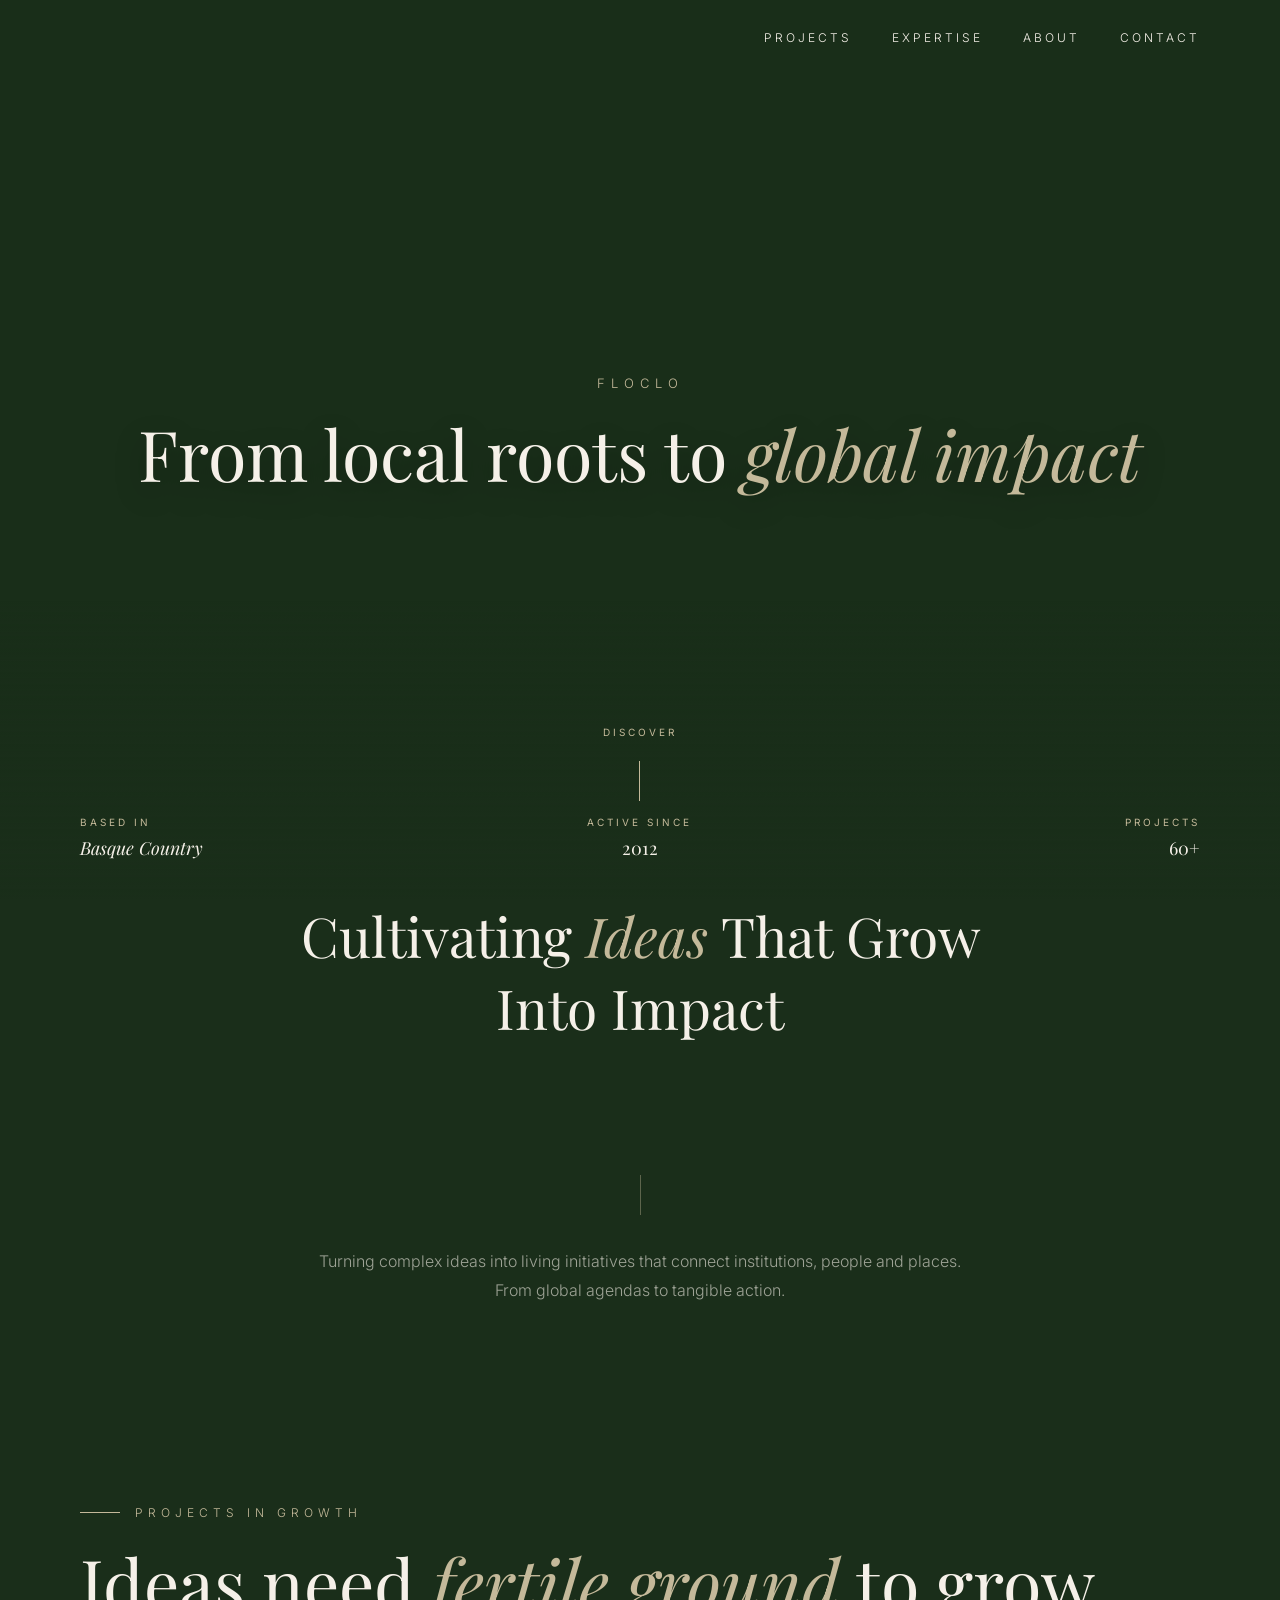
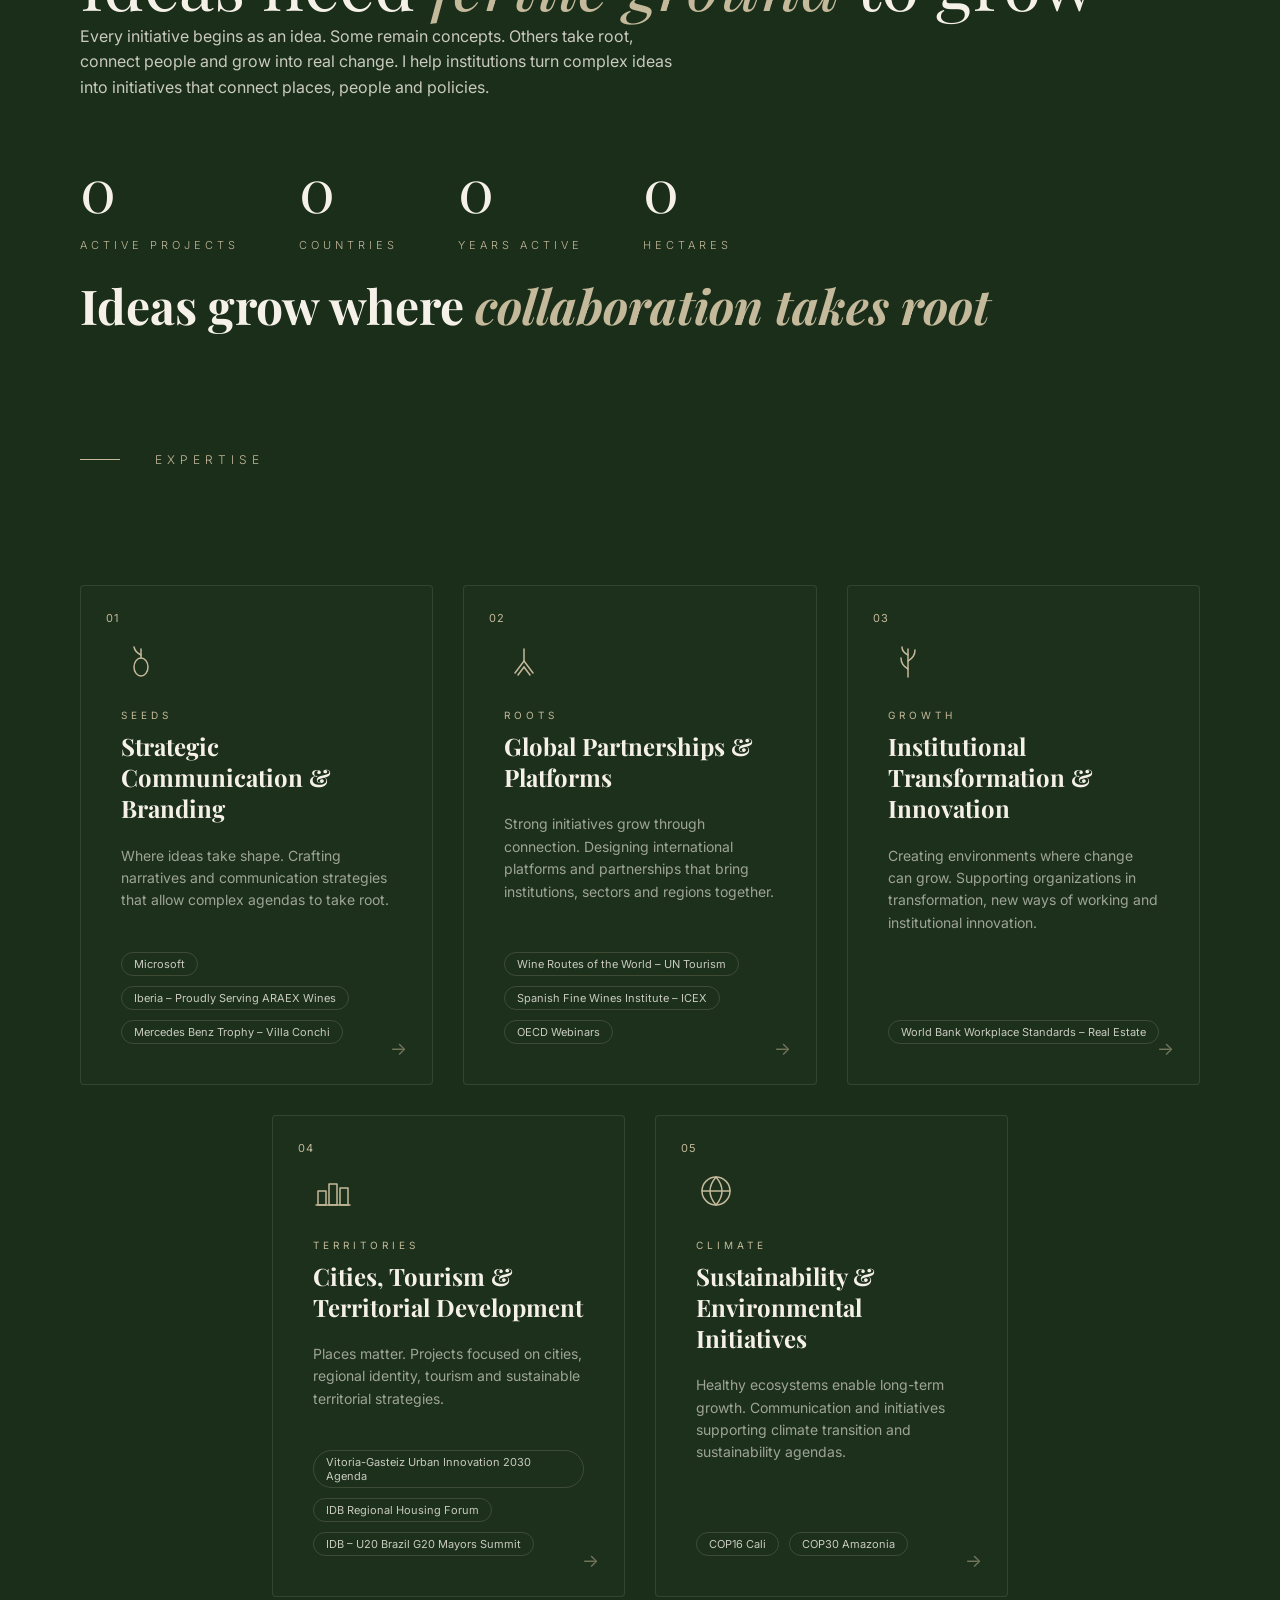
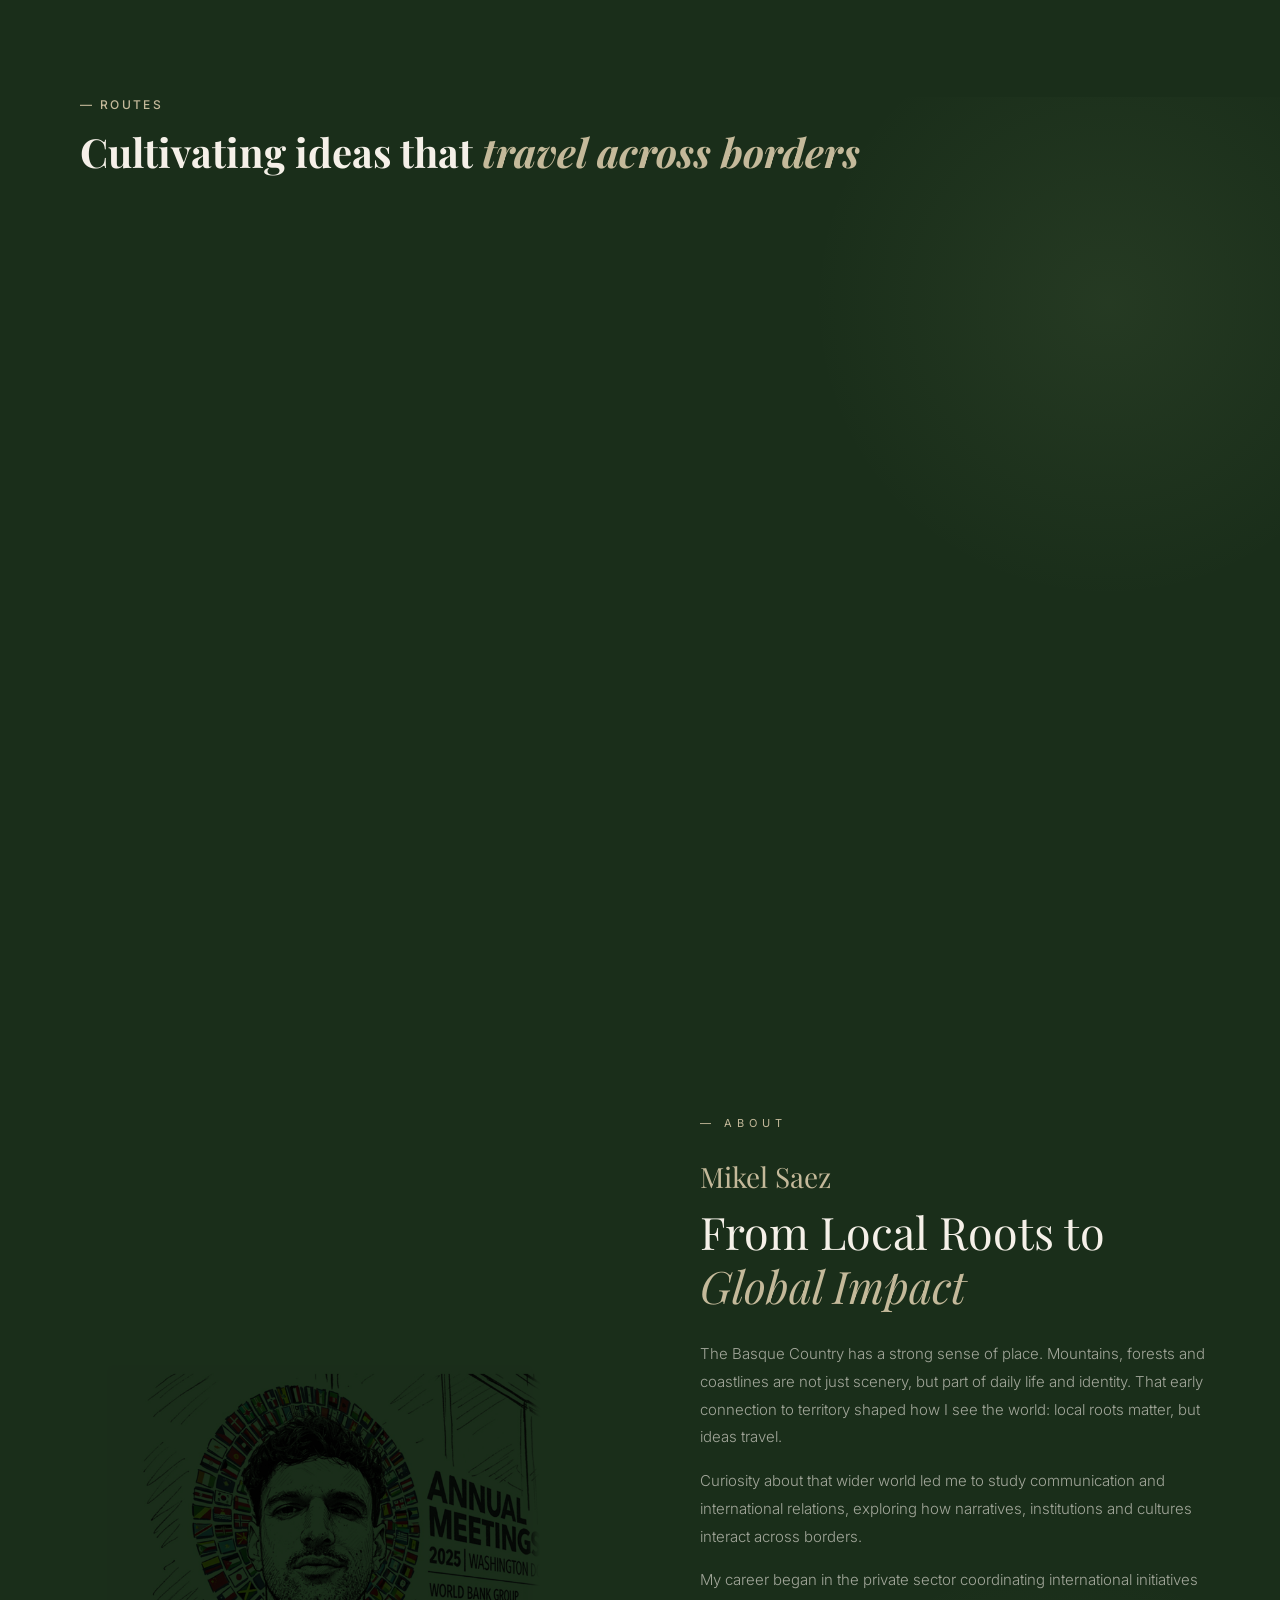
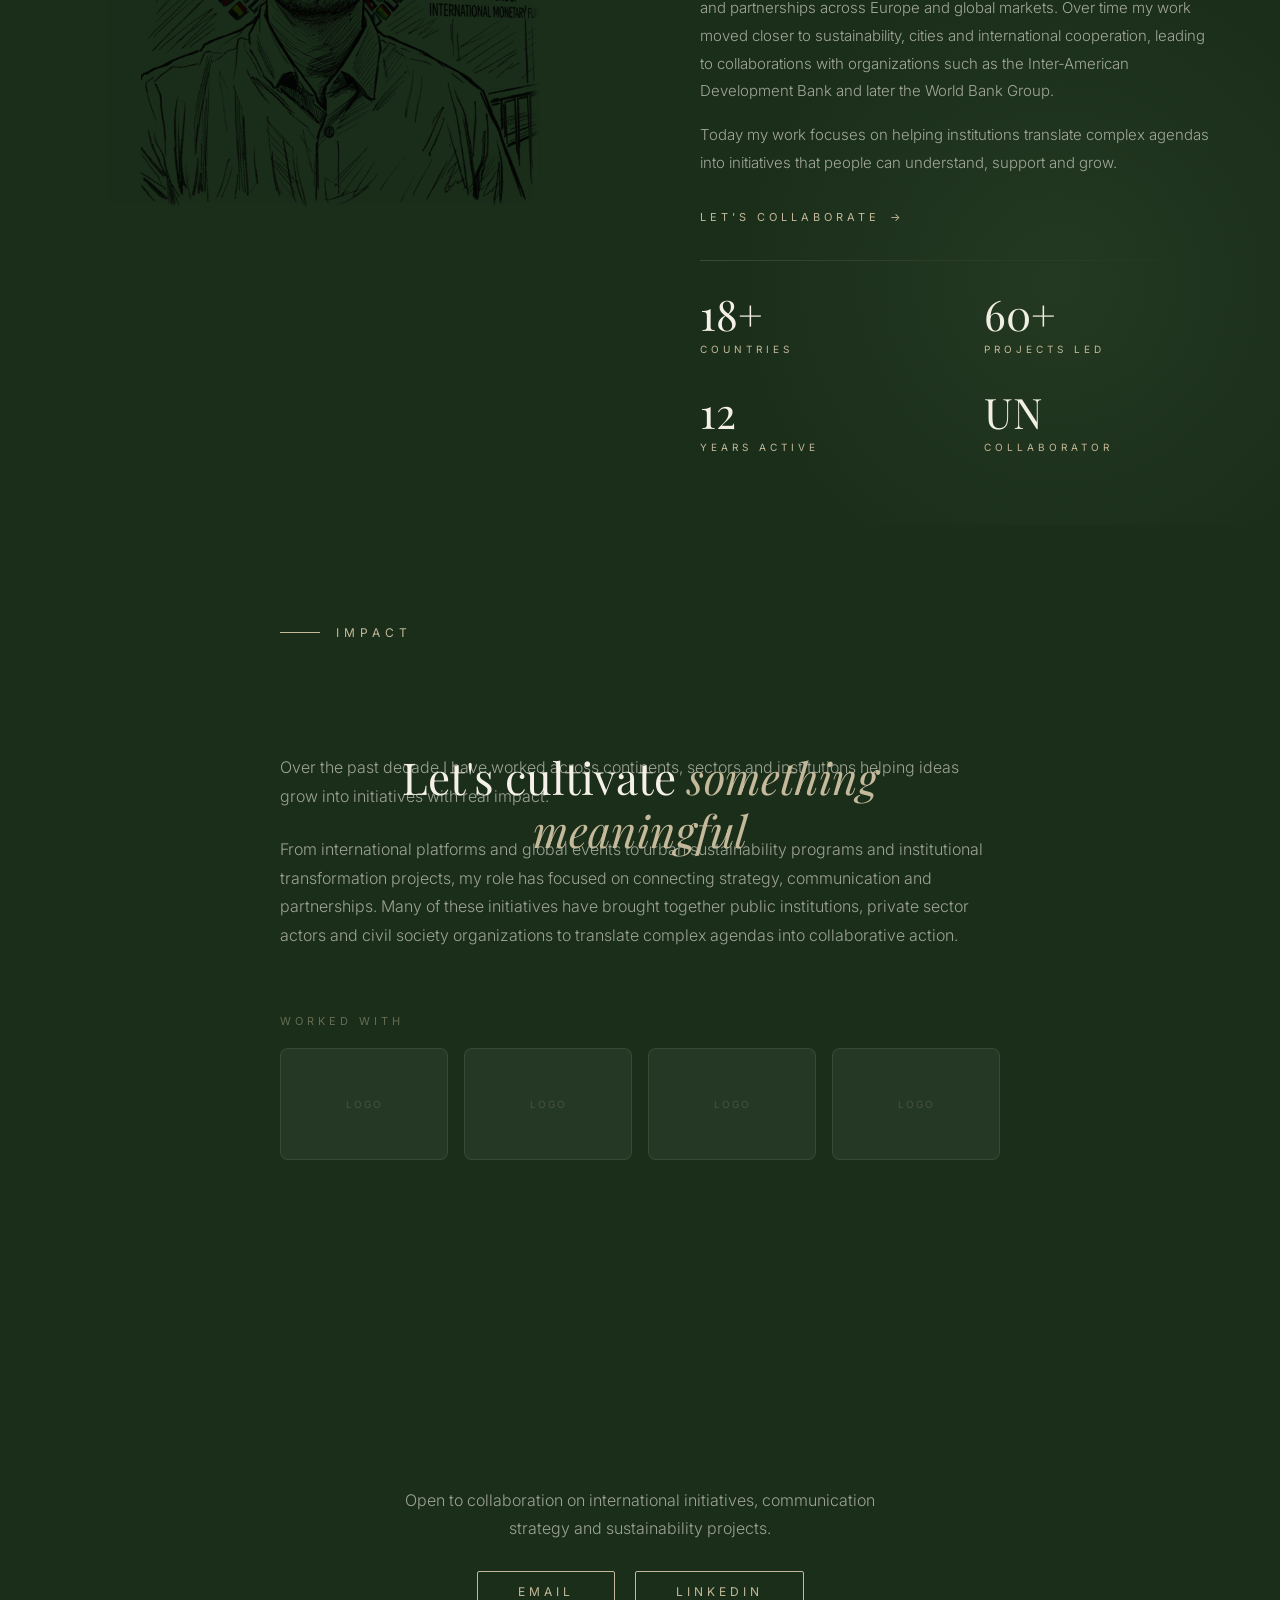
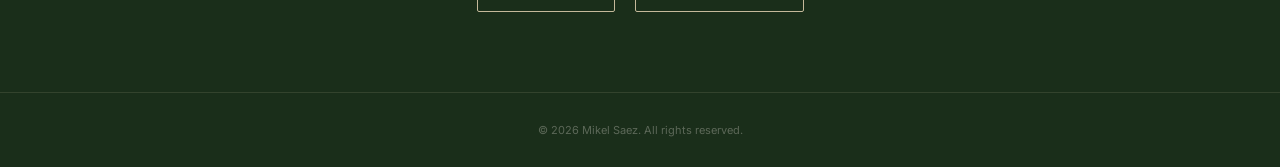
==== commit ea4c4217: "Map tooltip opens downward instead of upward Co-Authored-By: Claude Sonnet 4.6 <noreply@anthropic.co" ====
--- a/index.html
+++ b/index.html
@@ -803,19 +803,18 @@
             width: 300px;
             pointer-events: none;
             opacity: 0;
-            transform: translateY(10px);
+            transform: translateY(-10px);
             transition: opacity 0.3s ease, transform 0.3s ease;
             z-index: 30;
-            /* max priority, just below cursor (9998-10000) */
             box-shadow: 0 10px 30px rgba(0, 0, 0, 0.5);
-            margin-top: -20px;
+            margin-top: 14px;
             left: 50%;
             margin-left: -150px;
         }
 
         .map-tooltip.visible {
             opacity: 1;
-            transform: translateY(-100%);
+            transform: translateY(0);
             pointer-events: auto;
         }
 
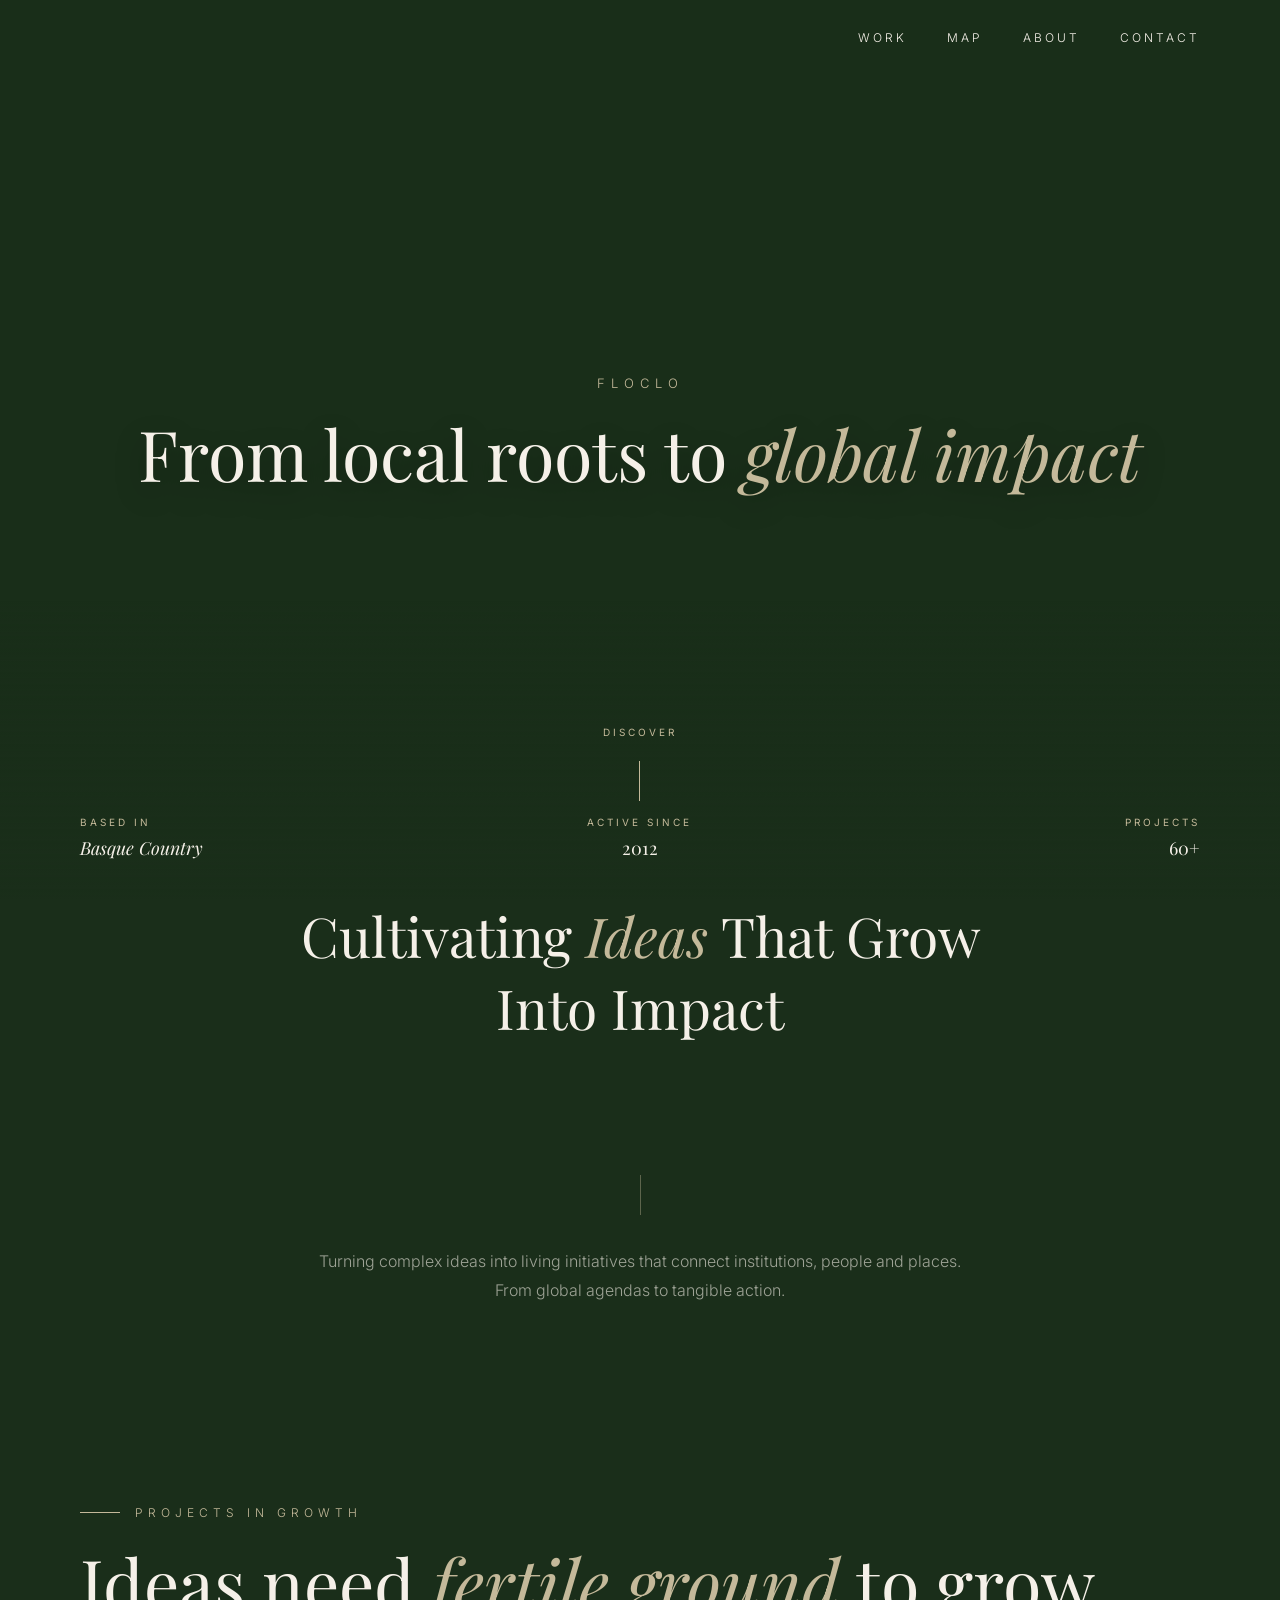
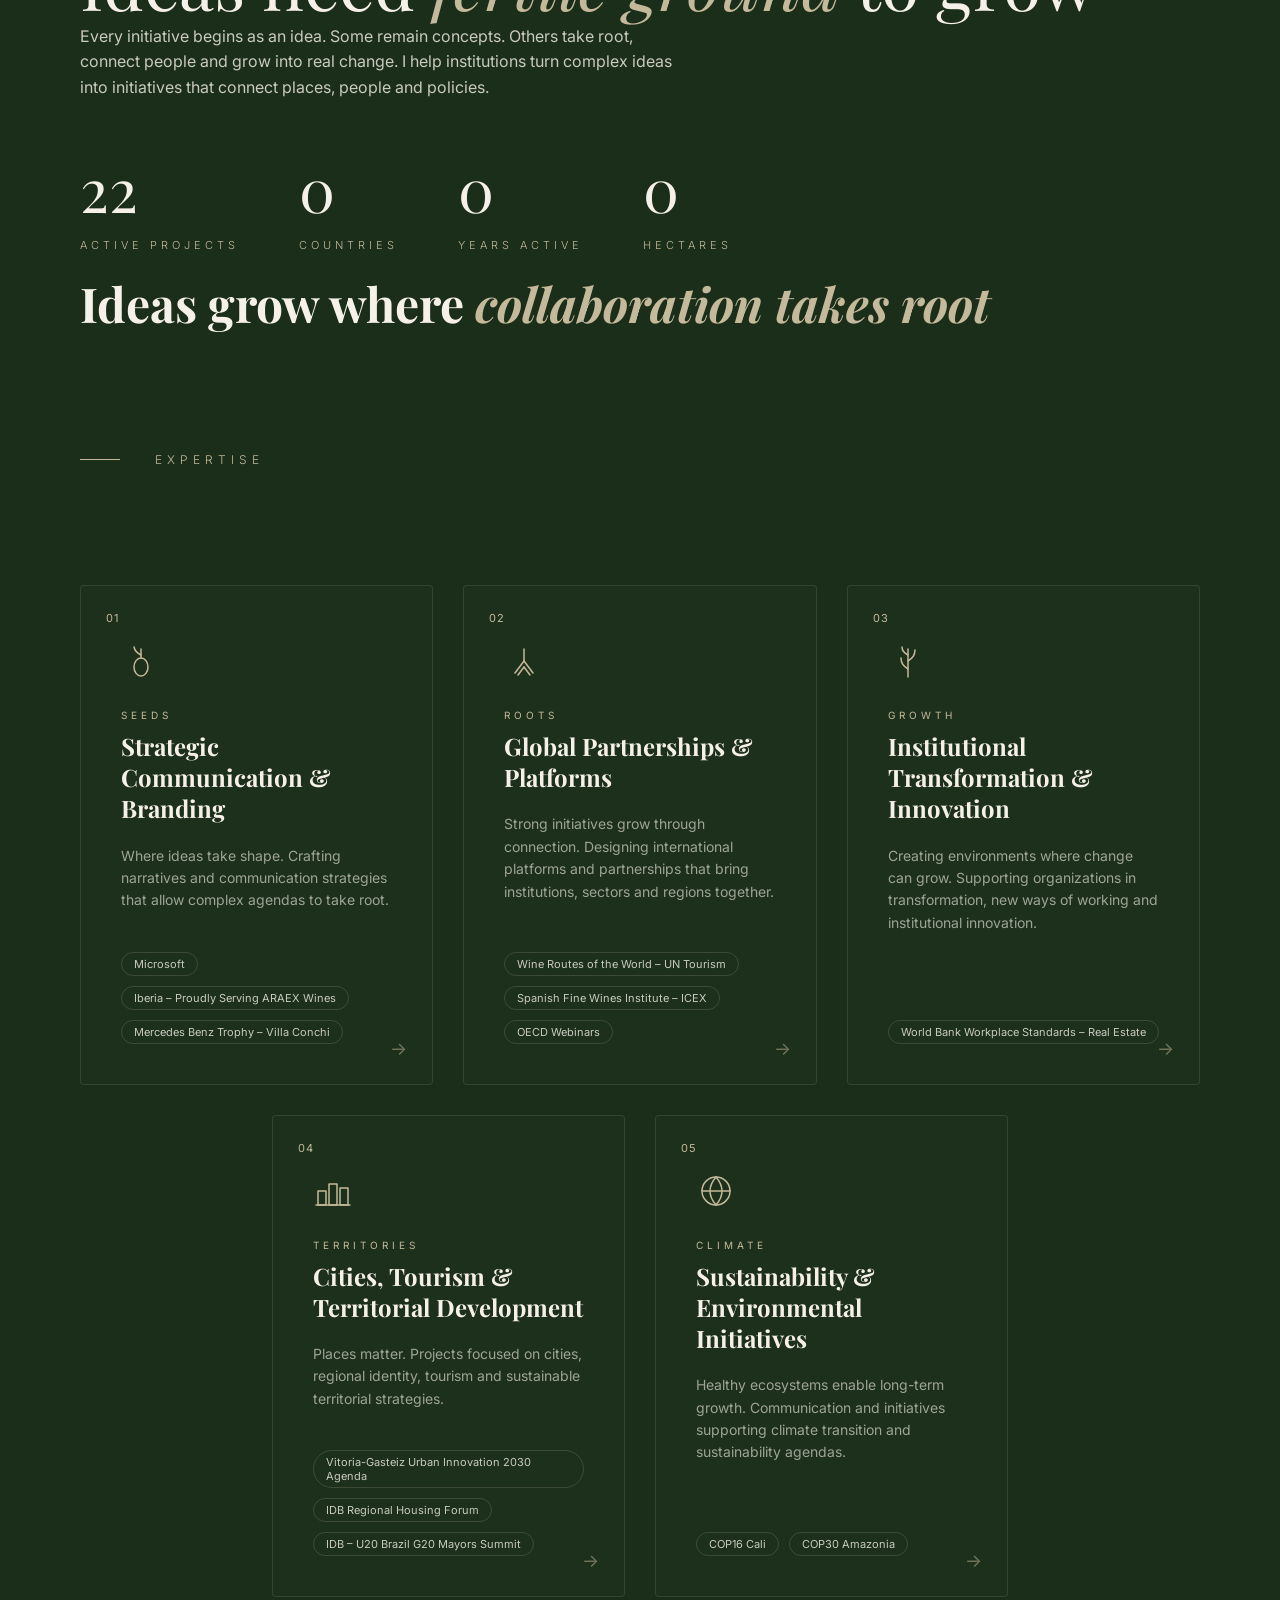
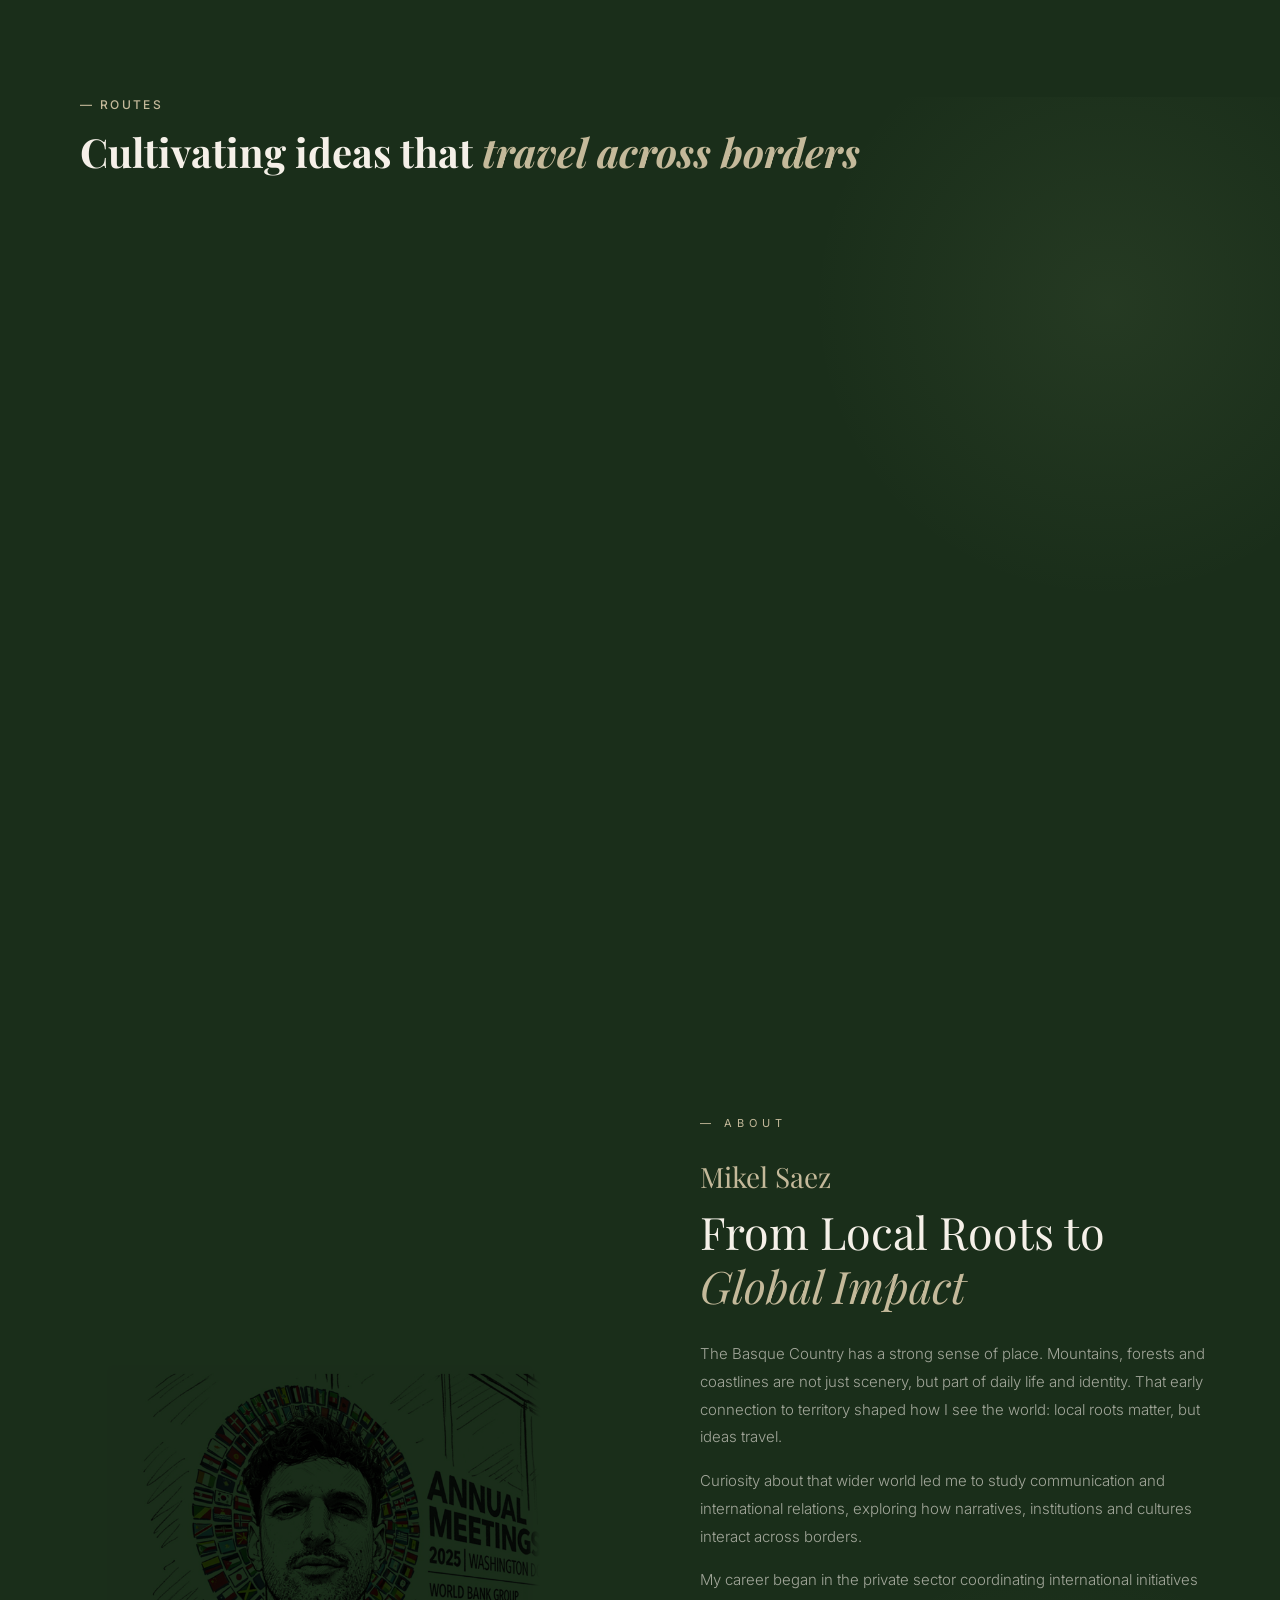
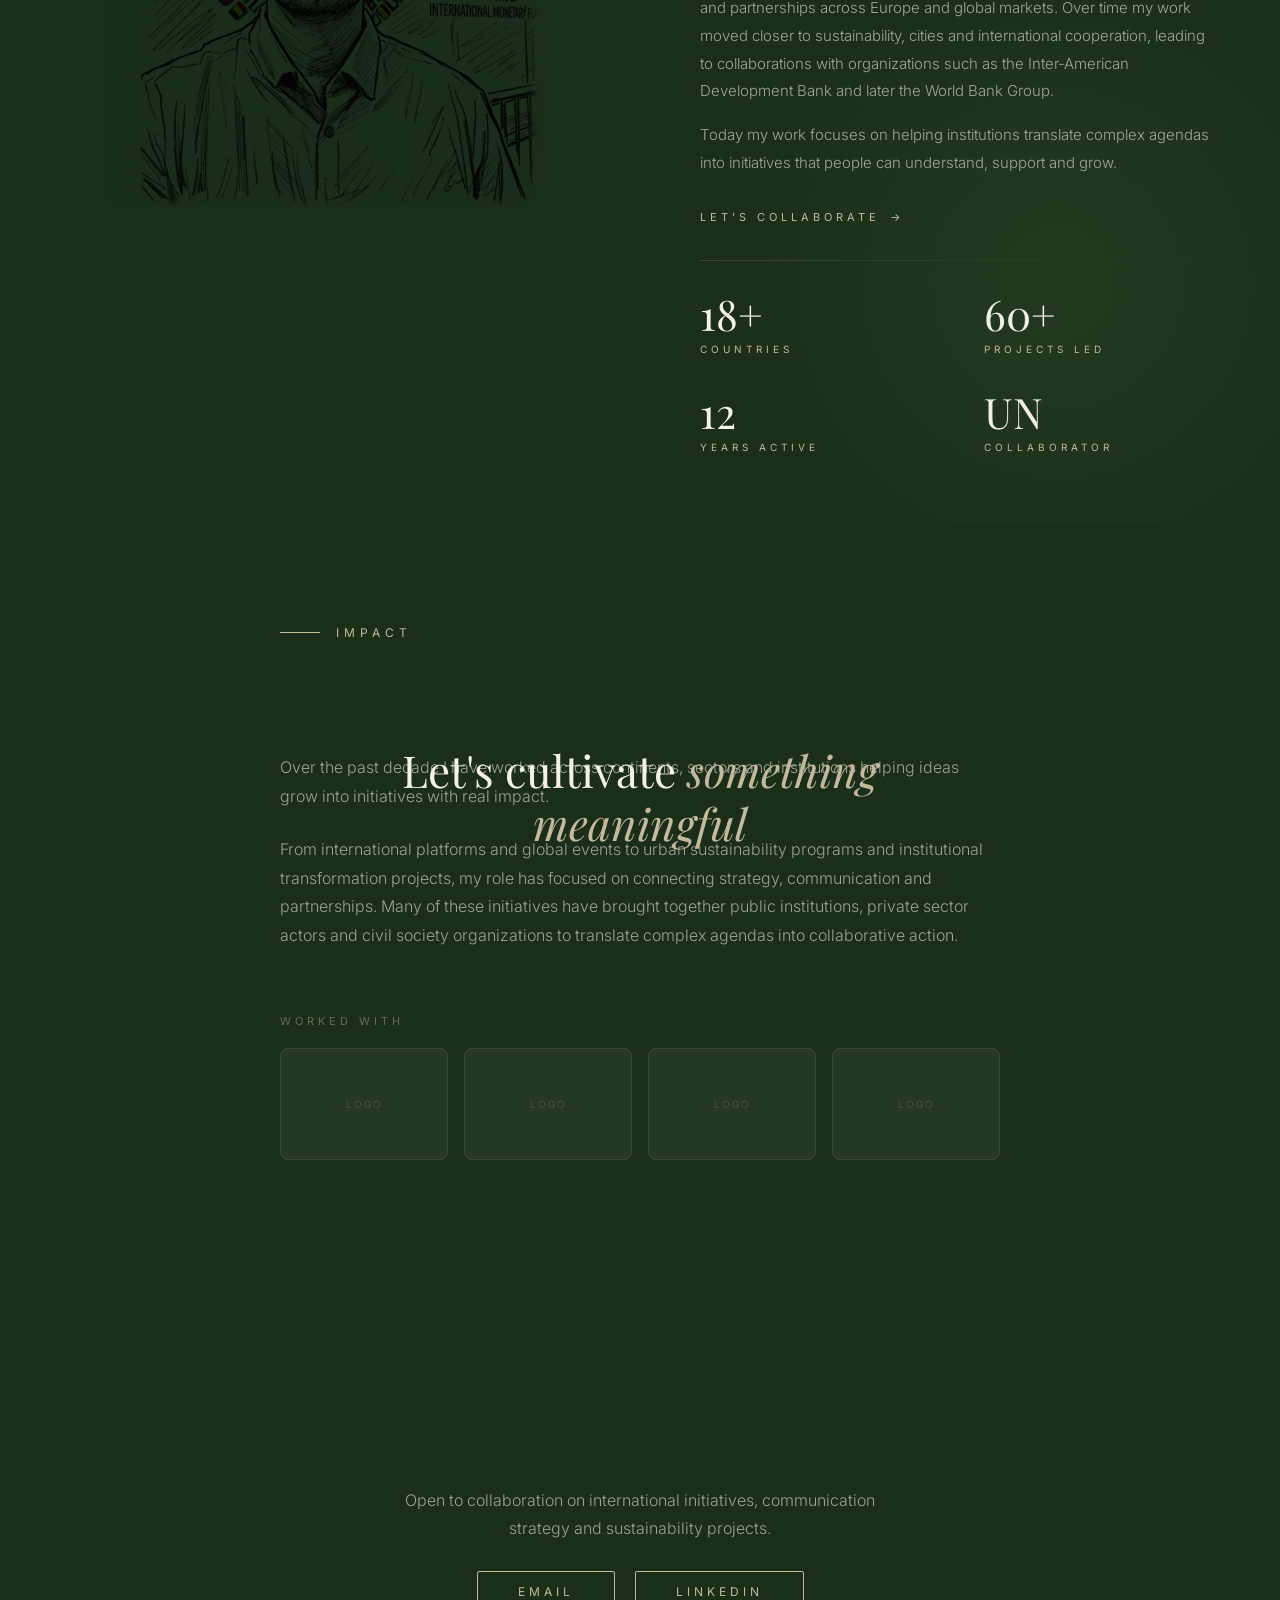
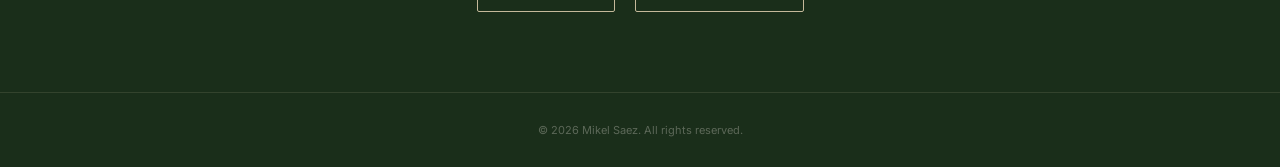
==== commit 16d95de4: "Add anchor links to nav header Co-Authored-By: Claude Sonnet 4.6 <noreply@anthropic.com>" ====
--- a/index.html
+++ b/index.html
@@ -1653,10 +1653,10 @@
     <nav>
         <div class="logo"></div>
         <div class="nav-links">
-            <a href="#">PROJECTS</a>
-            <a href="#">EXPERTISE</a>
-            <a href="#">ABOUT</a>
-            <a href="#">CONTACT</a>
+            <a href="#projects">WORK</a>
+            <a href="#world-map">MAP</a>
+            <a href="#about">ABOUT</a>
+            <a href="#contact">CONTACT</a>
         </div>
     </nav>
 
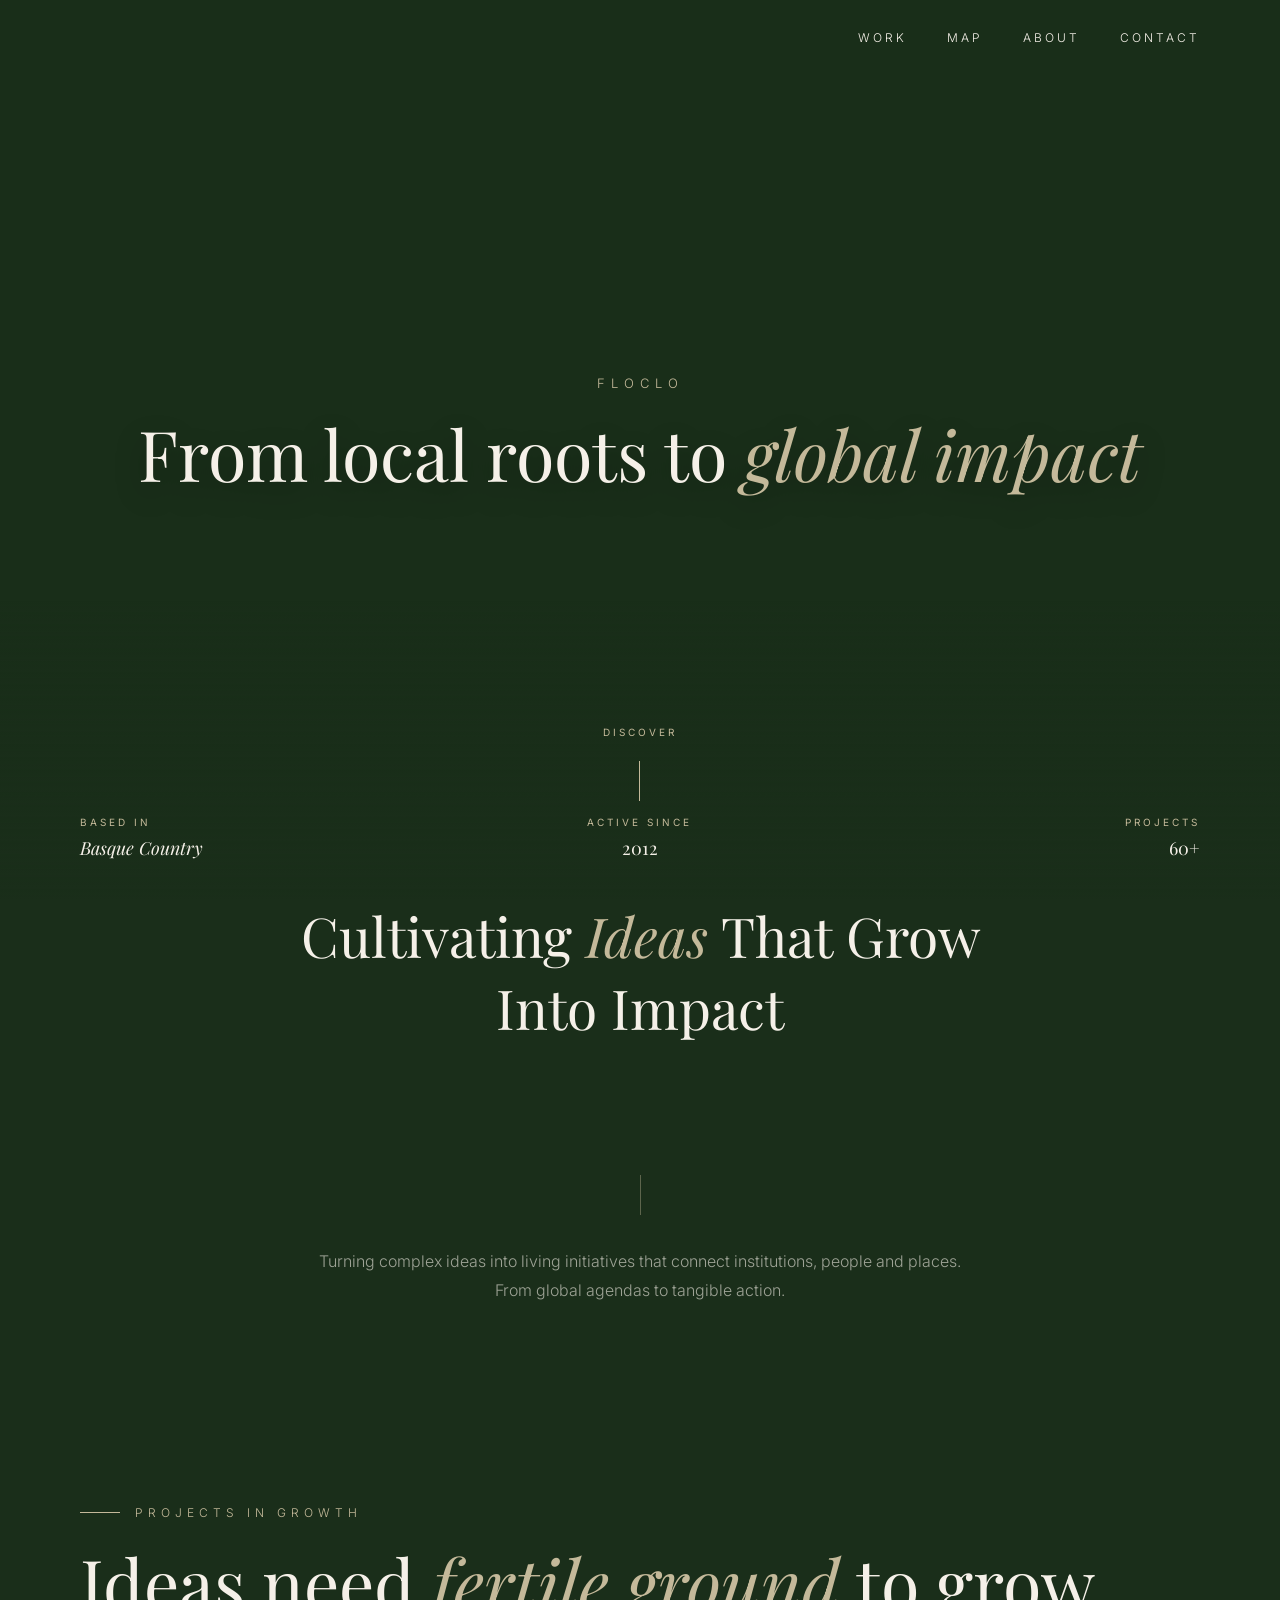
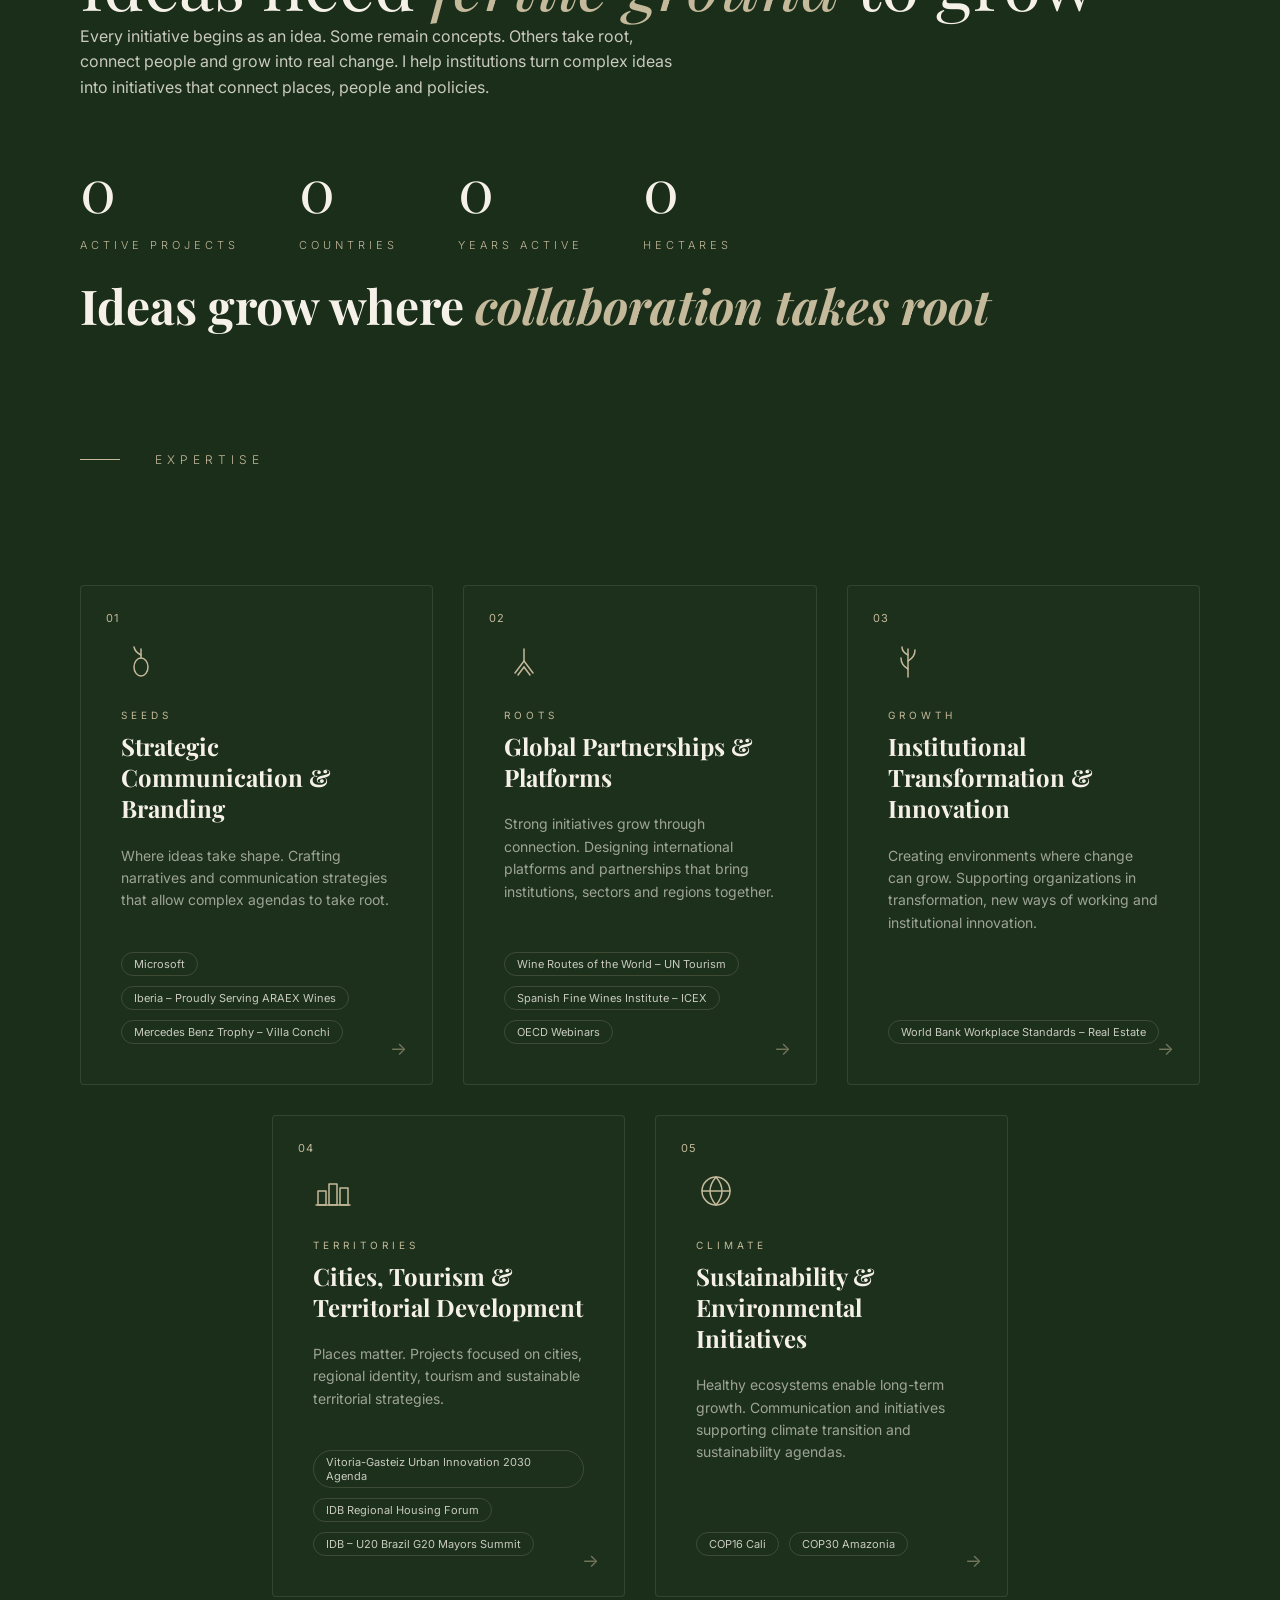
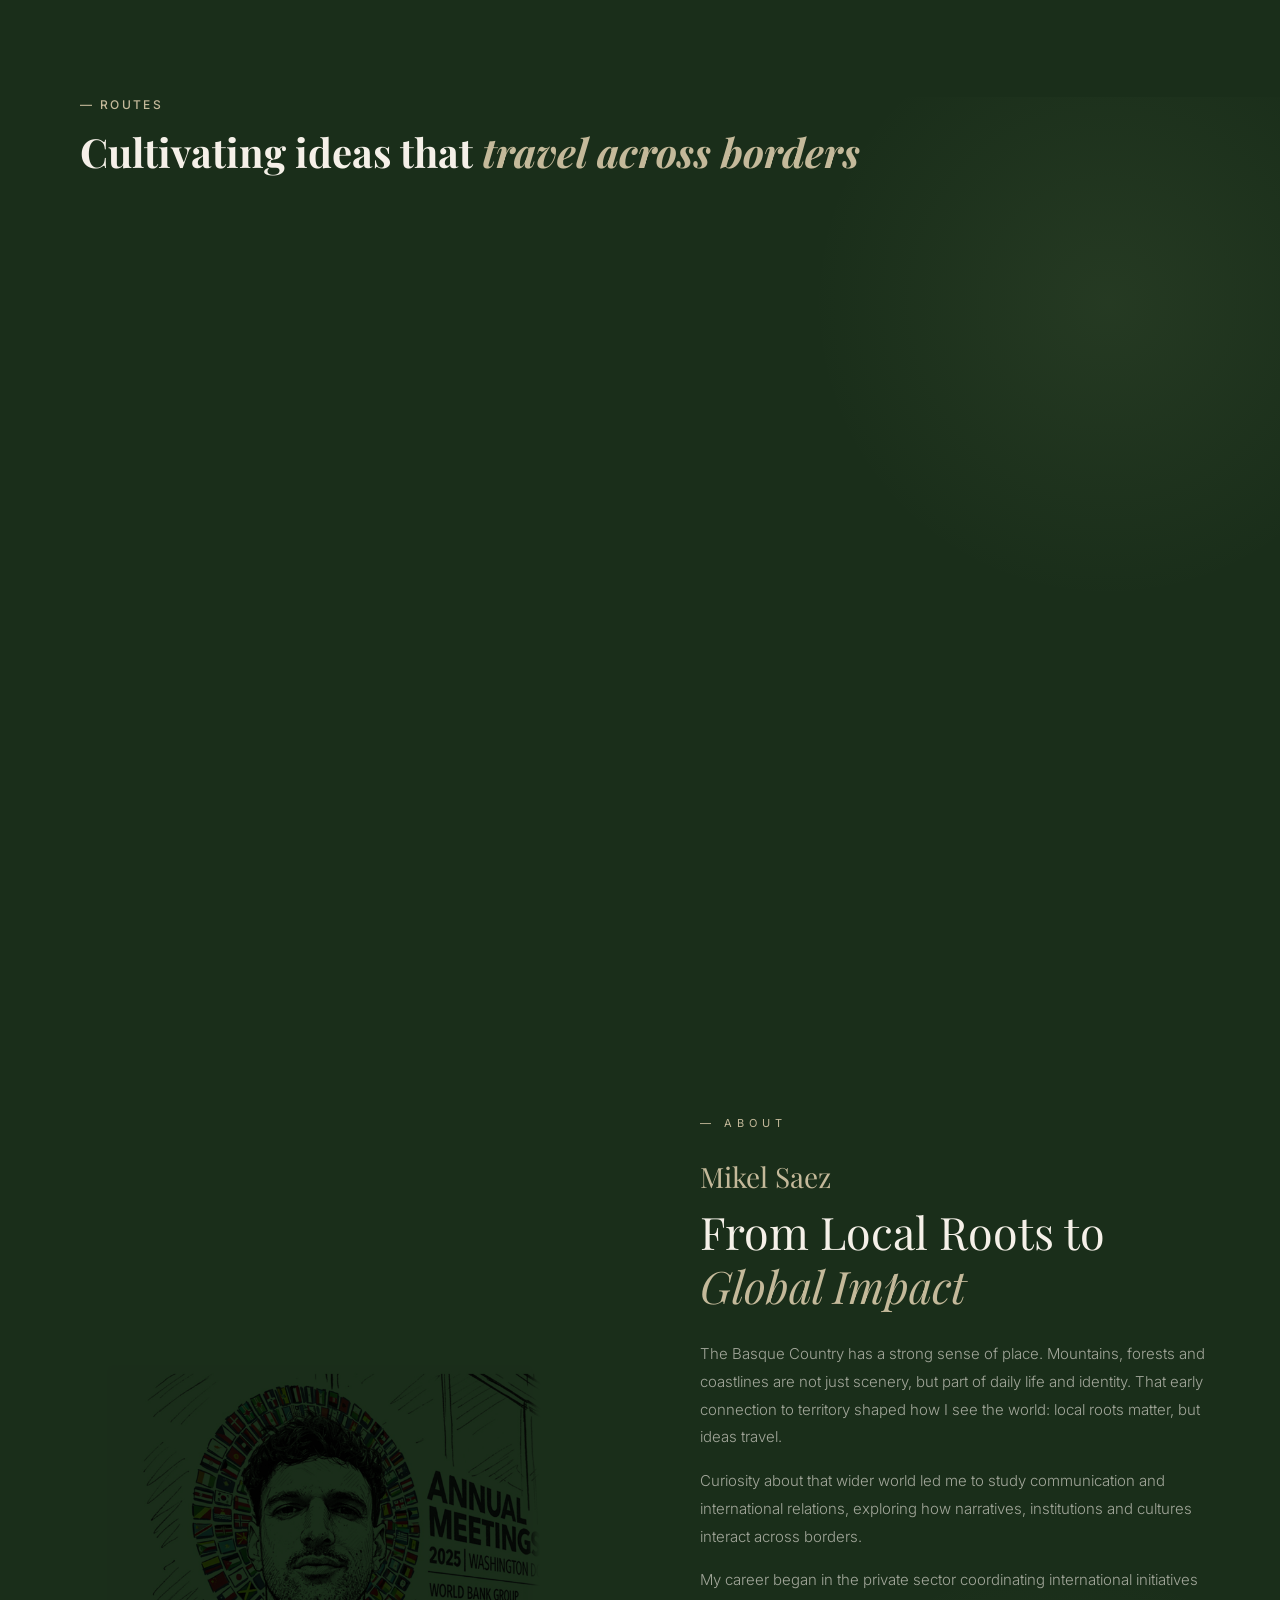
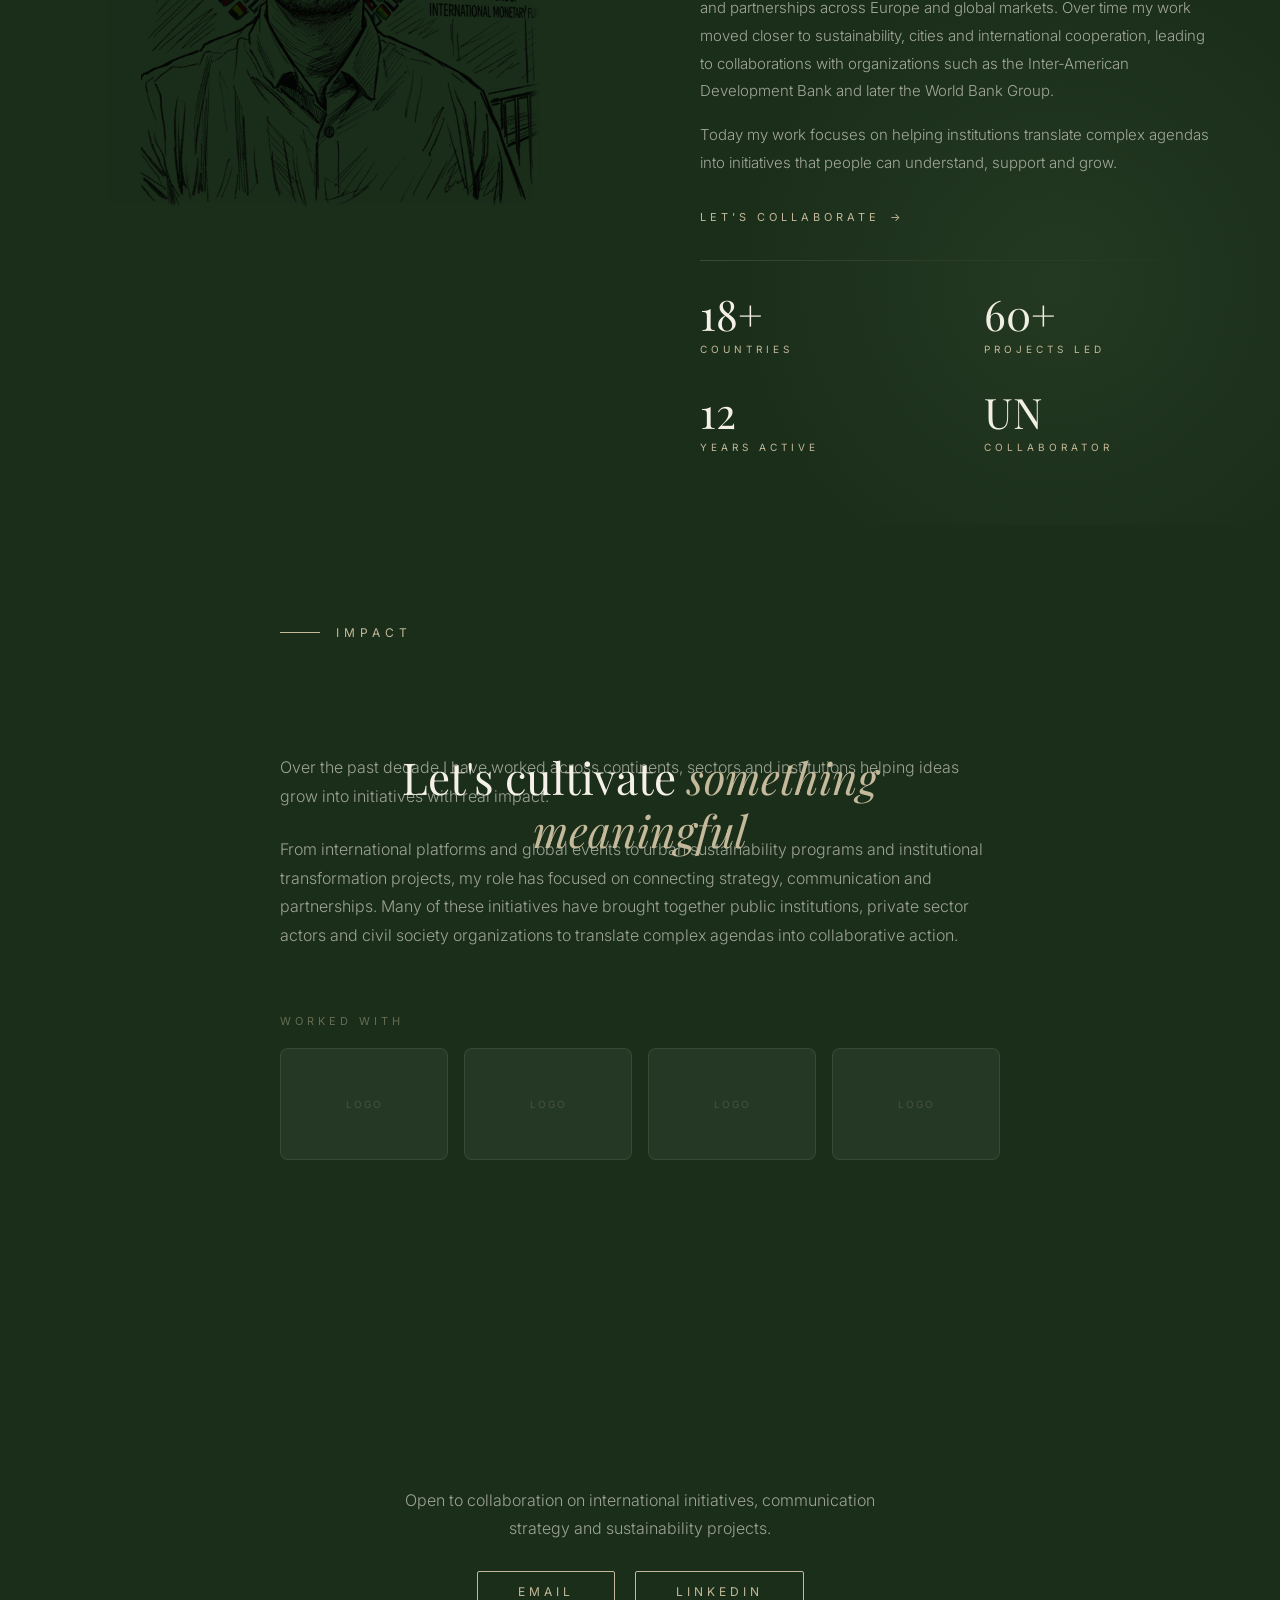
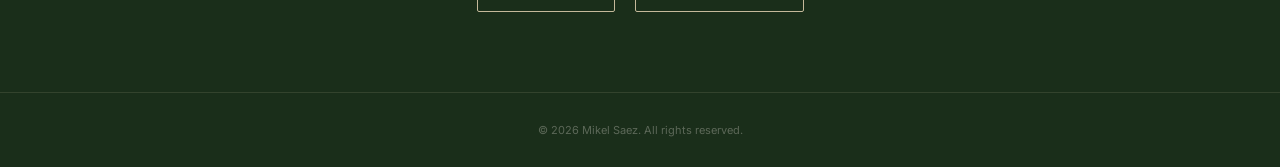
==== commit 39e90011: "Fix mobile: map invisible + horizontal scroll - overflow-x: hidden on html (fixes iOS Safari scroll)" ====
--- a/index.html
+++ b/index.html
@@ -23,6 +23,10 @@
             box-sizing: border-box;
         }
 
+        html {
+            overflow-x: hidden;
+        }
+
         body {
             font-family: 'Inter', sans-serif;
             background-color: var(--color-dark-green);
@@ -533,6 +537,8 @@
                 margin-bottom: 12px;
             }
             .map-header-heading { font-size: 28px; line-height: 1.25; }
+            .map-container { opacity: 1 !important; transform: none !important; }
+            .map-pin { opacity: 1 !important; }
 
             /* ── Impact ── */
             .impact-section { padding: 72px 24px; }
@@ -3189,6 +3195,11 @@
 
         // --- 3-second safety fallback: force all animated elements visible ---
         setTimeout(function () {
+            // Map
+            const mapCtnFb = document.querySelector('.map-container');
+            if (mapCtnFb) mapCtnFb.classList.add('animate');
+            document.querySelectorAll('.map-pin').forEach(function(p) { p.classList.add('animate'); });
+
             // Intro
             const introHeading = document.querySelector('.intro-heading');
             const introDivider = document.querySelector('.intro-divider');
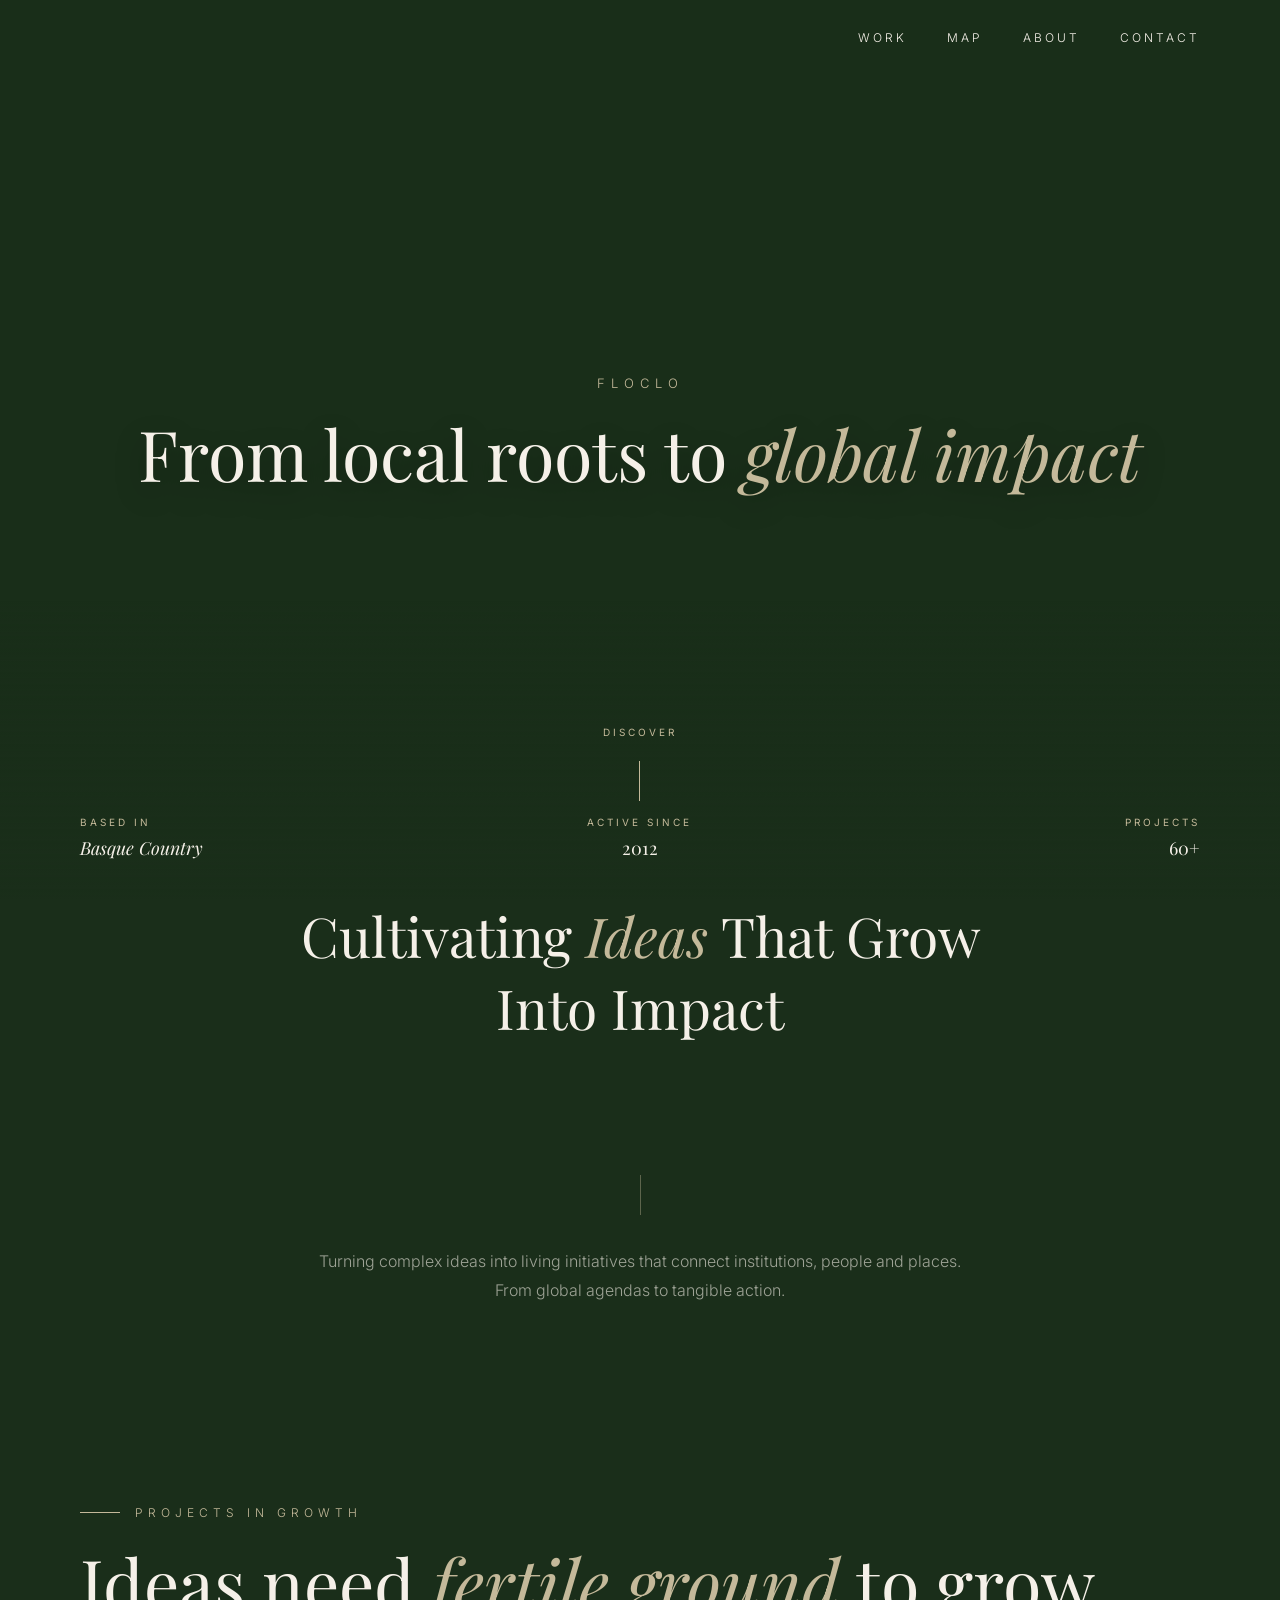
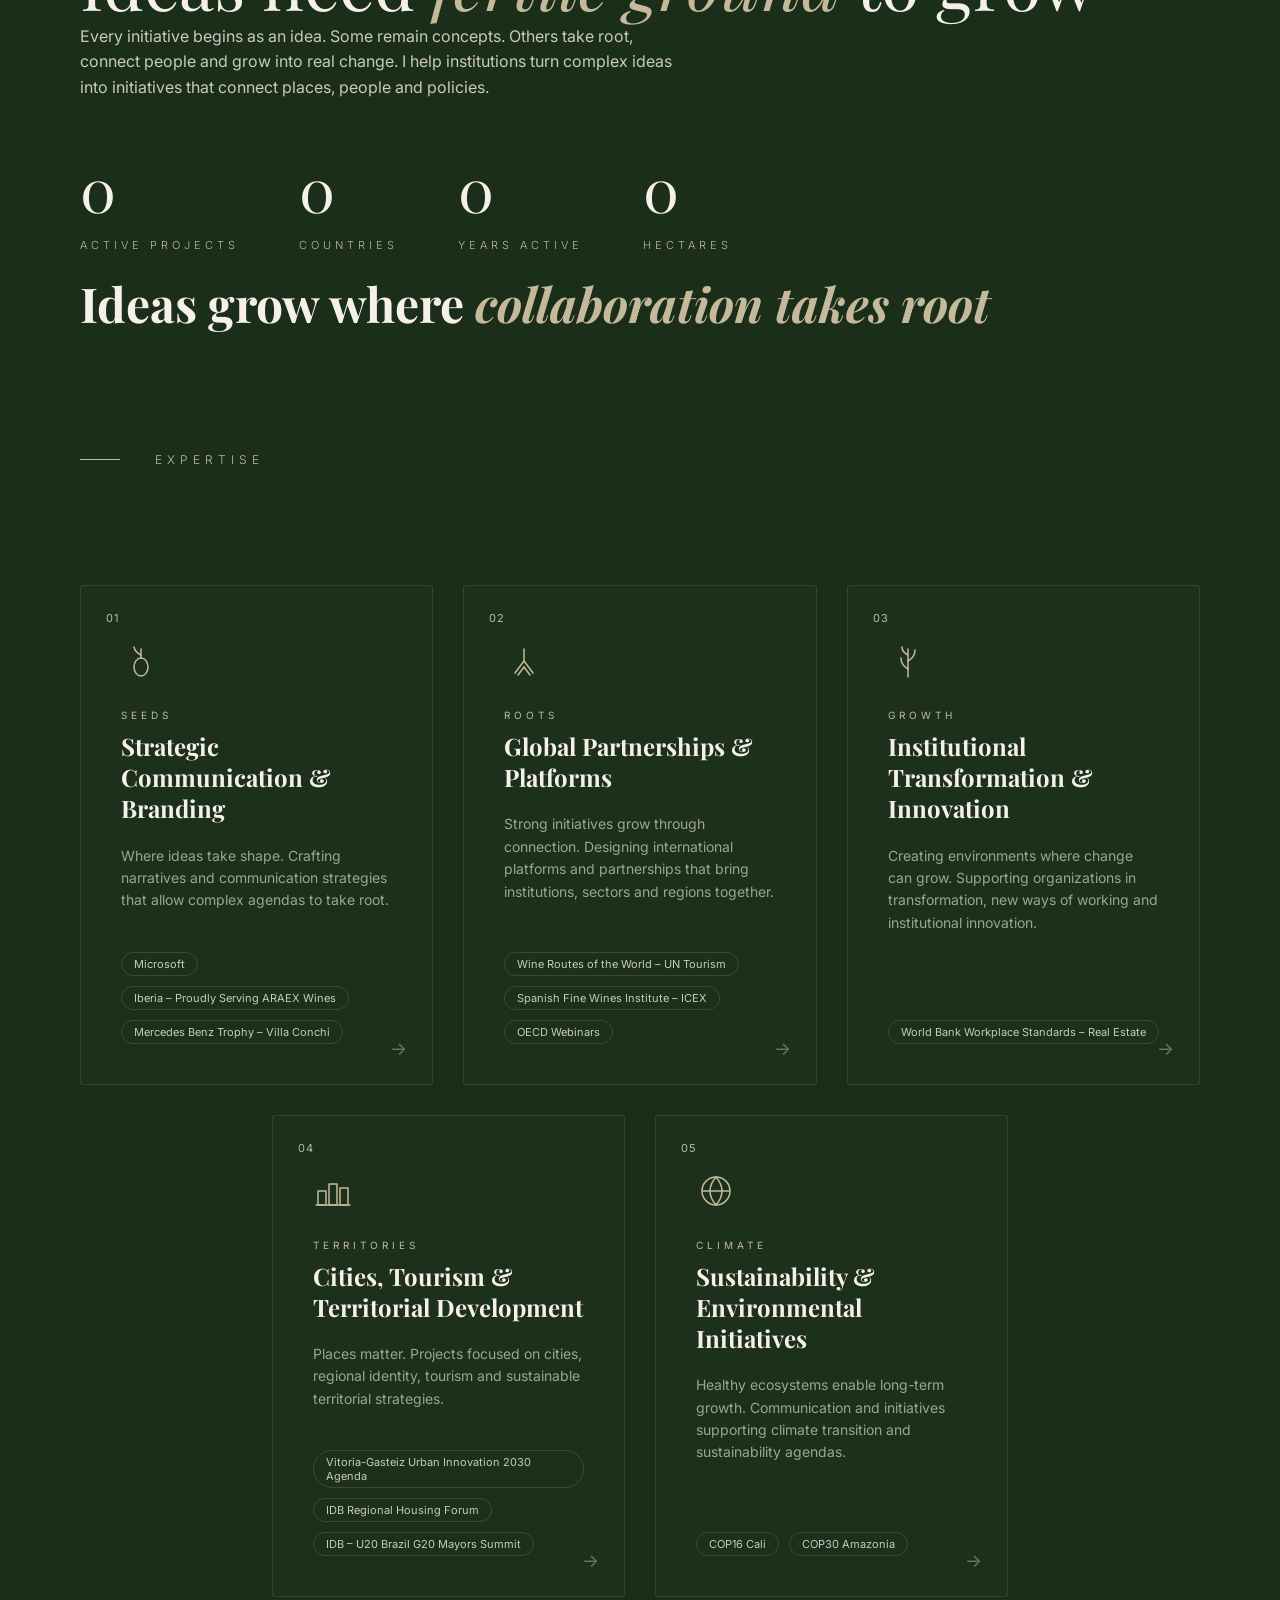
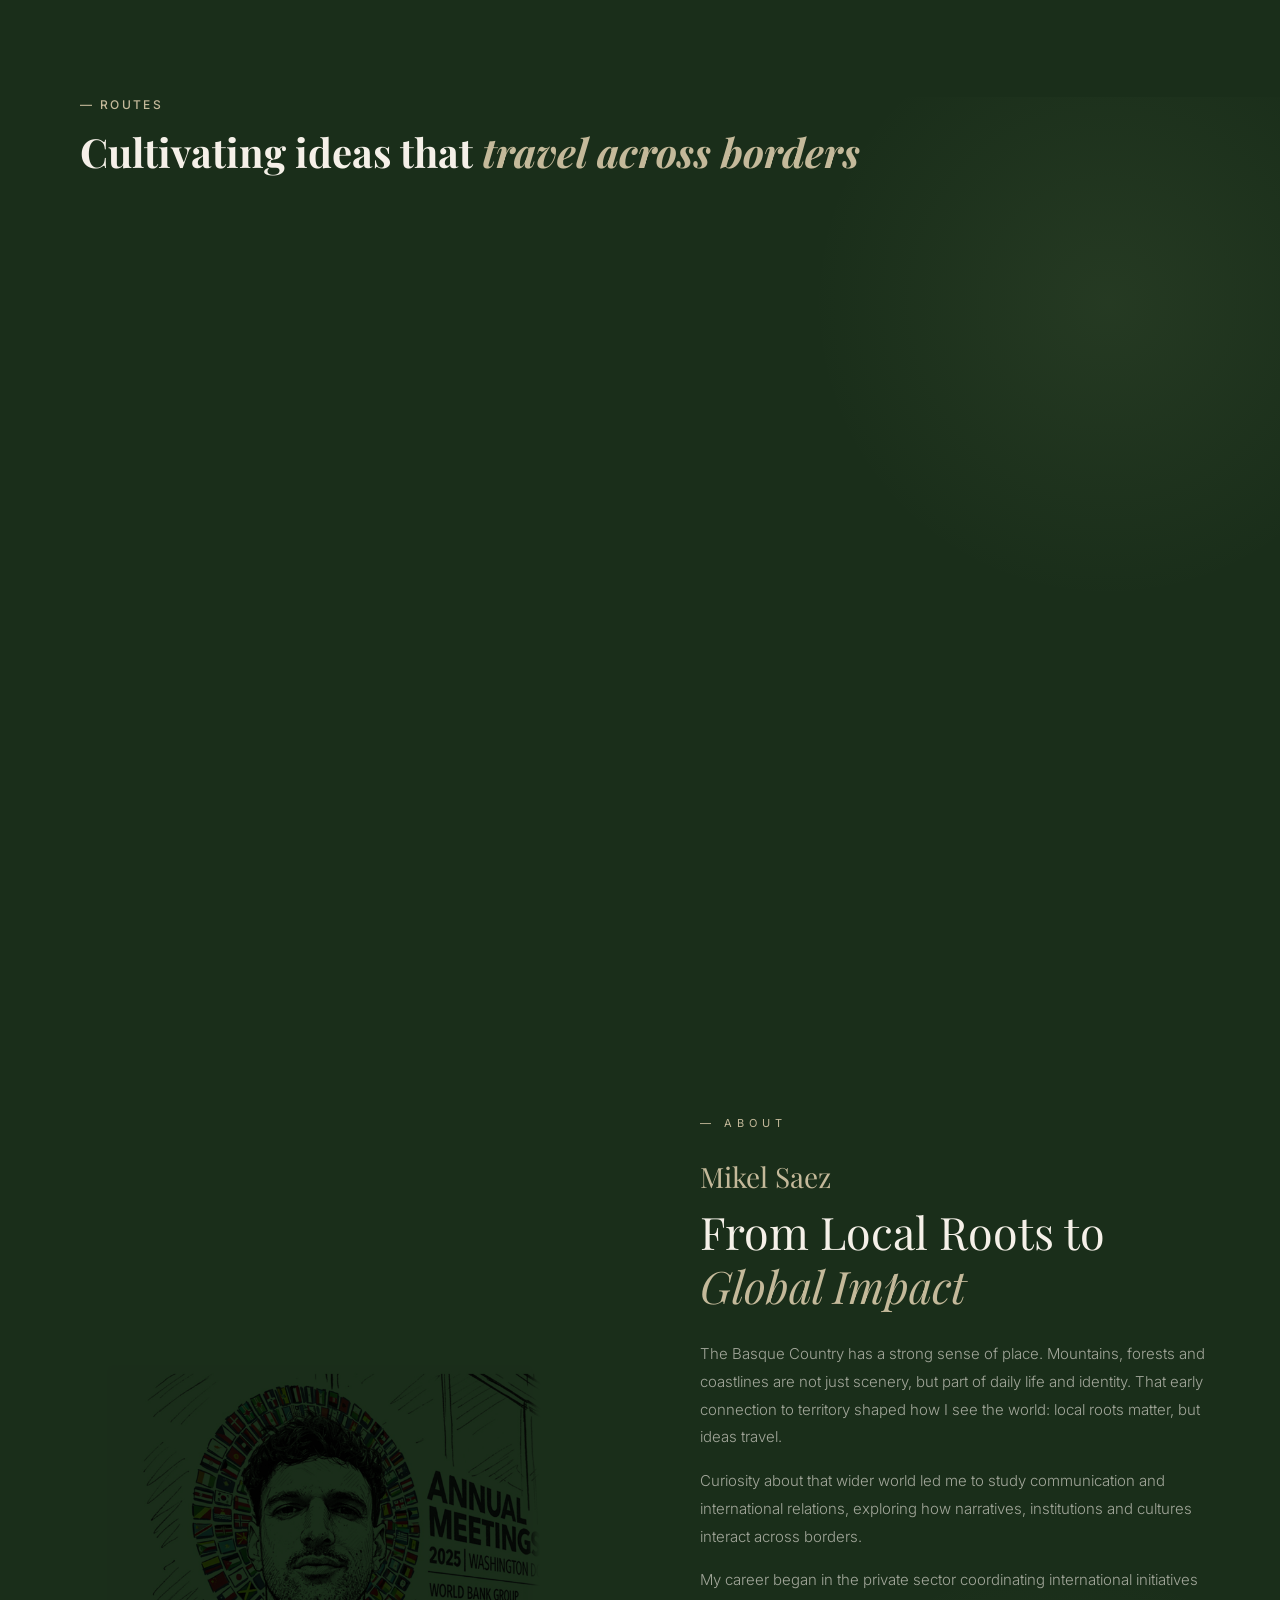
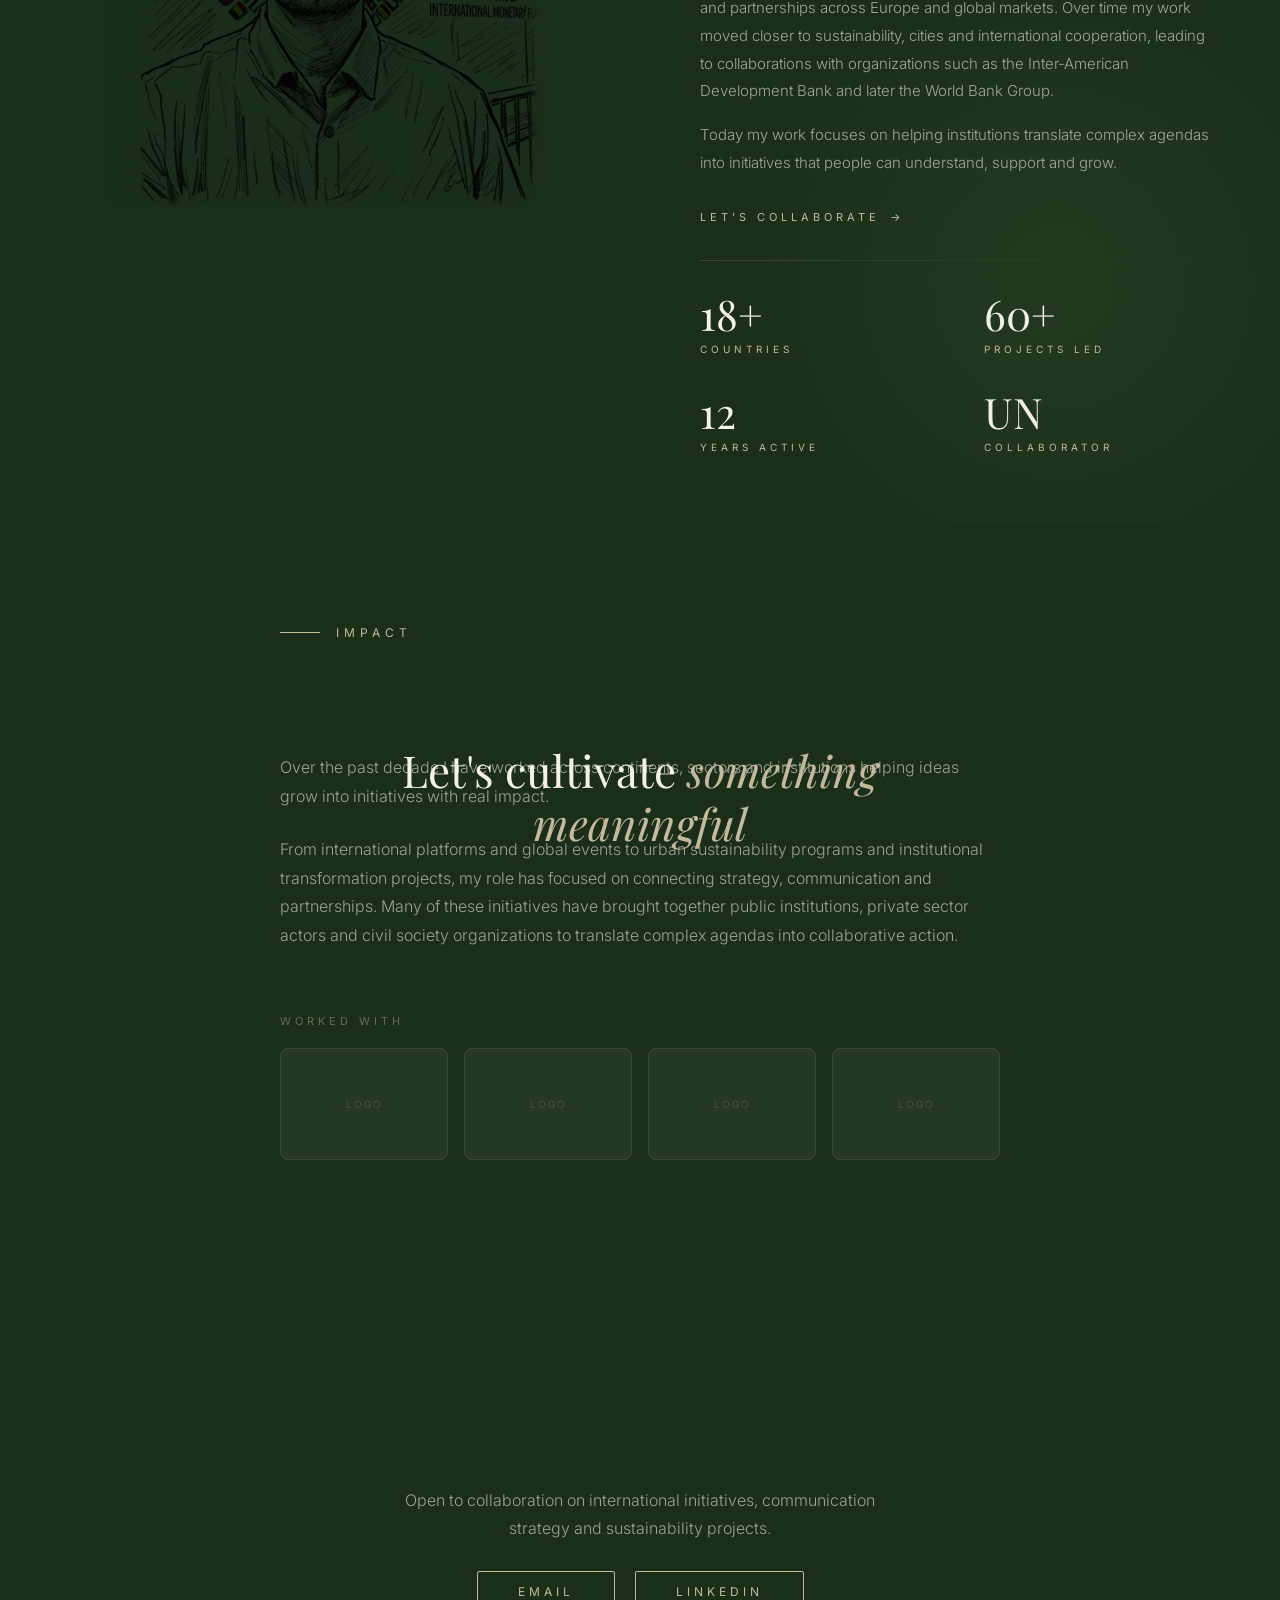
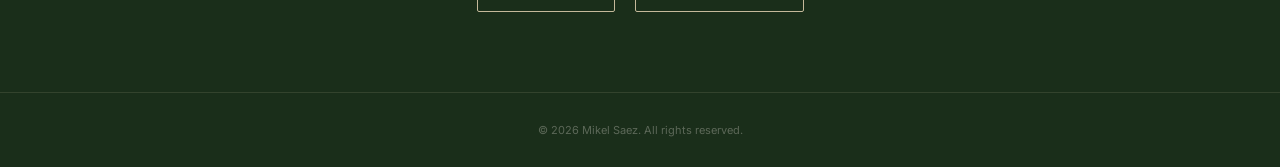
==== commit 8d78b57a: "Fix mobile logo carousel: 2 per page, centered nav arrows Co-Authored-By: Claude Sonnet 4.6 <noreply" ====
--- a/index.html
+++ b/index.html
@@ -547,6 +547,8 @@
             .impact-logos-label { margin-top: 48px; }
             .impact-logos { grid-template-columns: repeat(2, 1fr); gap: 12px; }
             .impact-logo-item img { max-height: 52px; }
+            .impact-logos-nav { justify-content: center; margin-top: 20px; gap: 20px; }
+            .impact-logos-nav .ic-btn { width: 40px; height: 40px; font-size: 17px; }
 
             /* ── Contact ── */
             .contact-section { padding: 72px 24px 56px; }
@@ -2738,7 +2740,7 @@
                 var impl = document.getElementById('impact-logos');
                 var nav  = document.getElementById('impact-logos-nav');
                 if (!impl) return;
-                var PER = 4;
+                var PER = window.innerWidth <= 768 ? 2 : 4;
                 var page = 0;
                 var pages = Math.ceil(logos.length / PER);
                 function renderPage() {
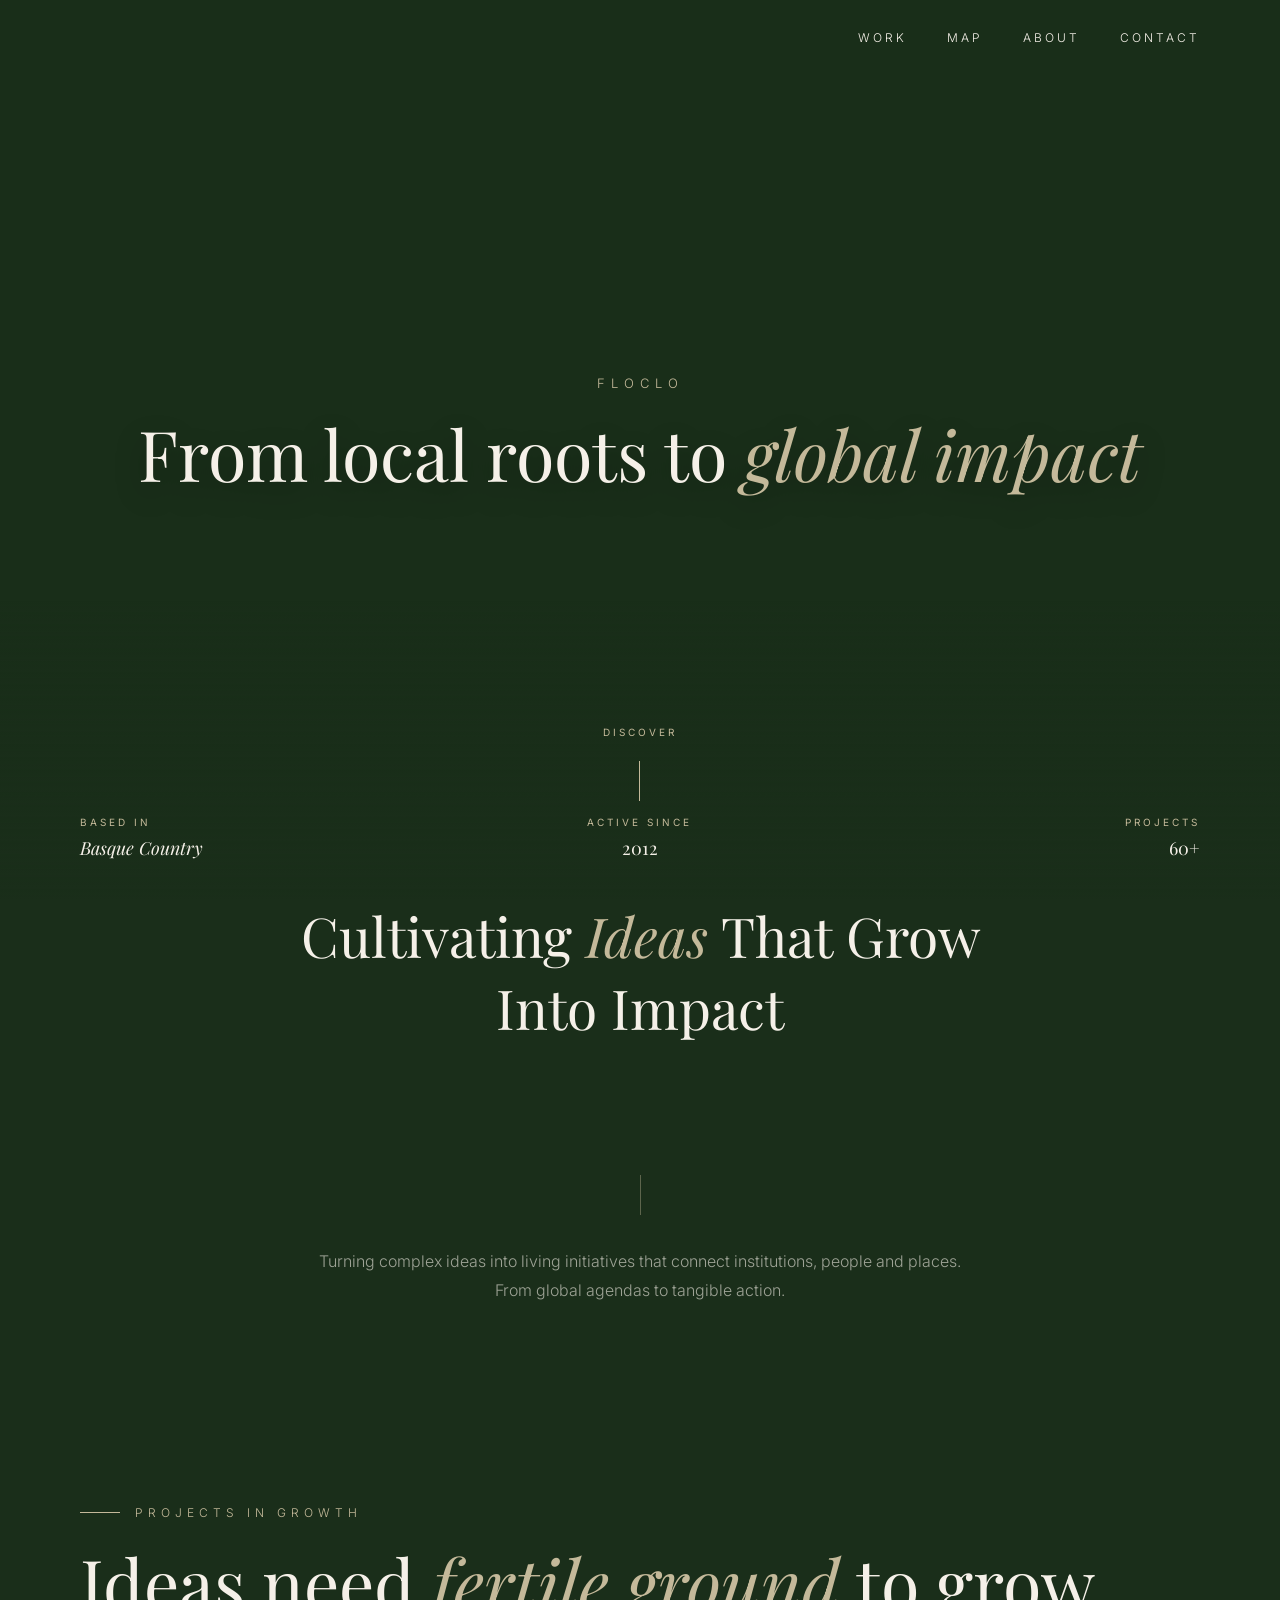
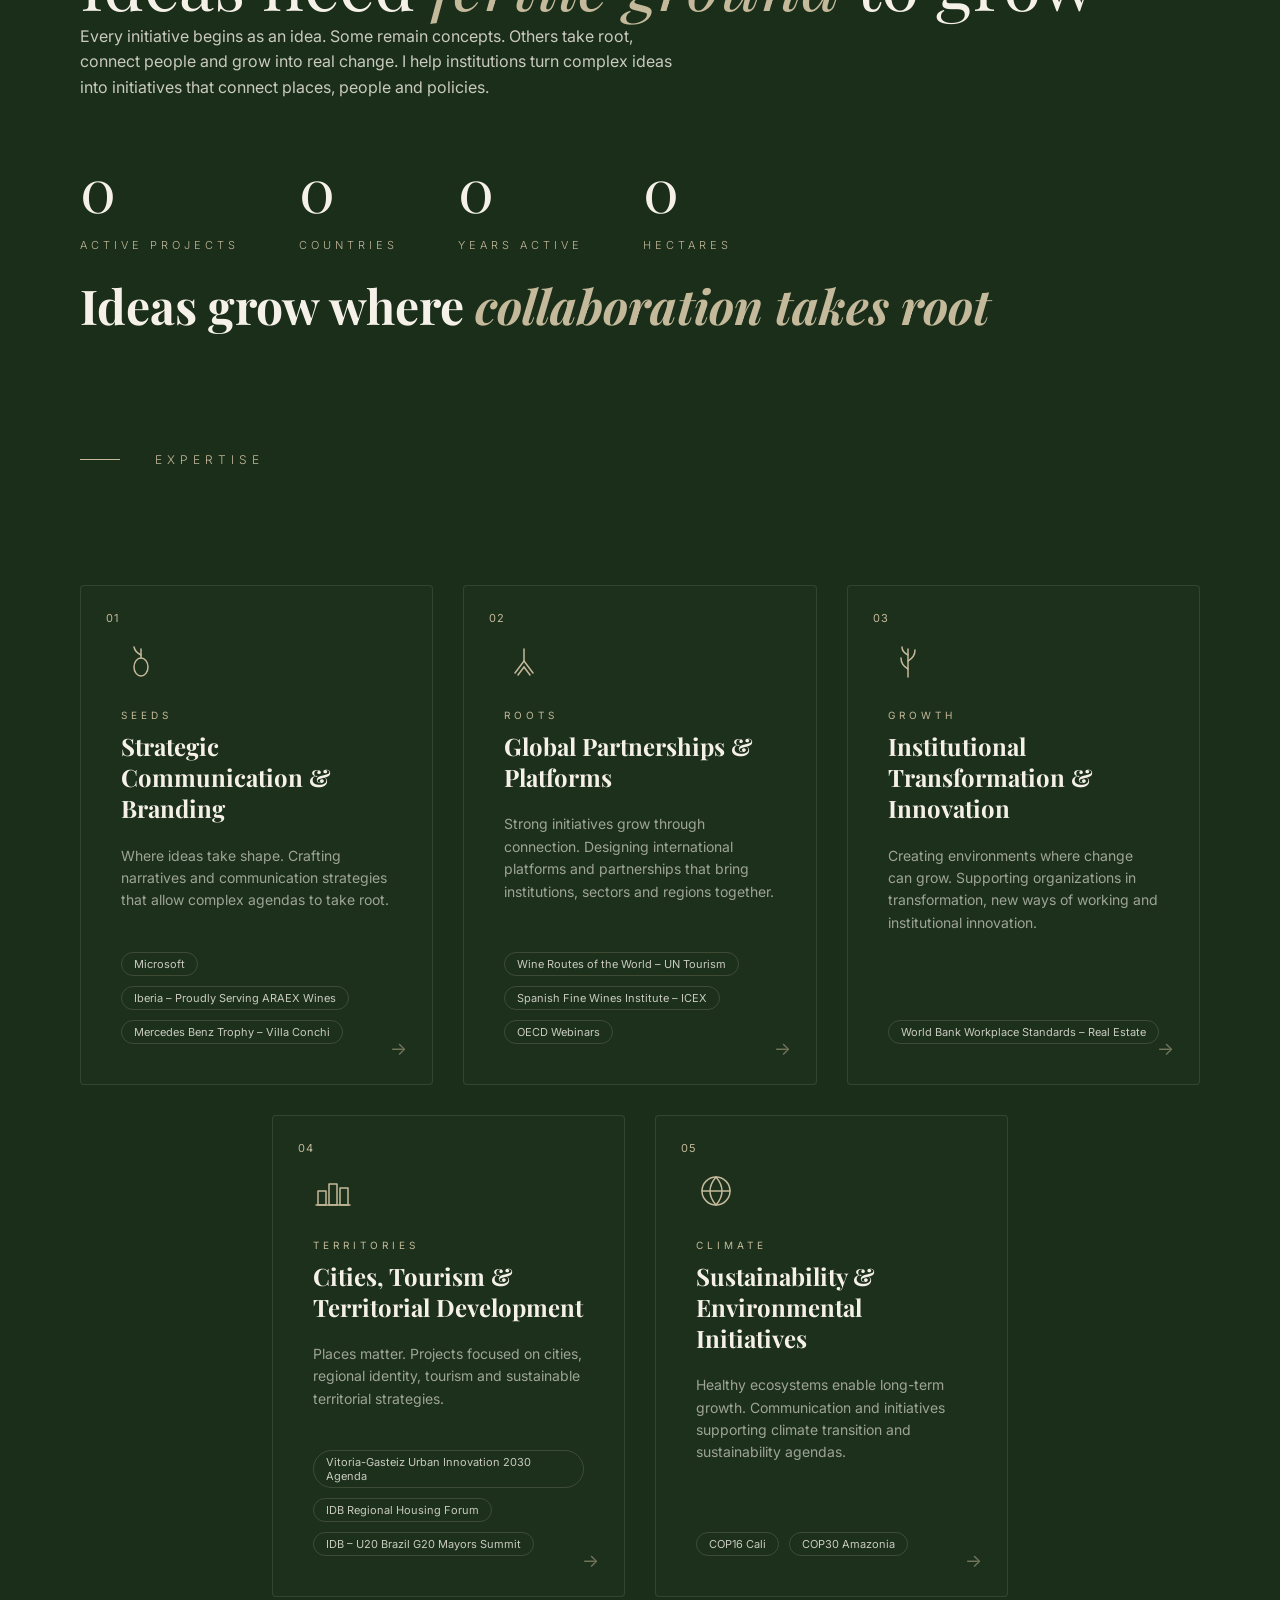
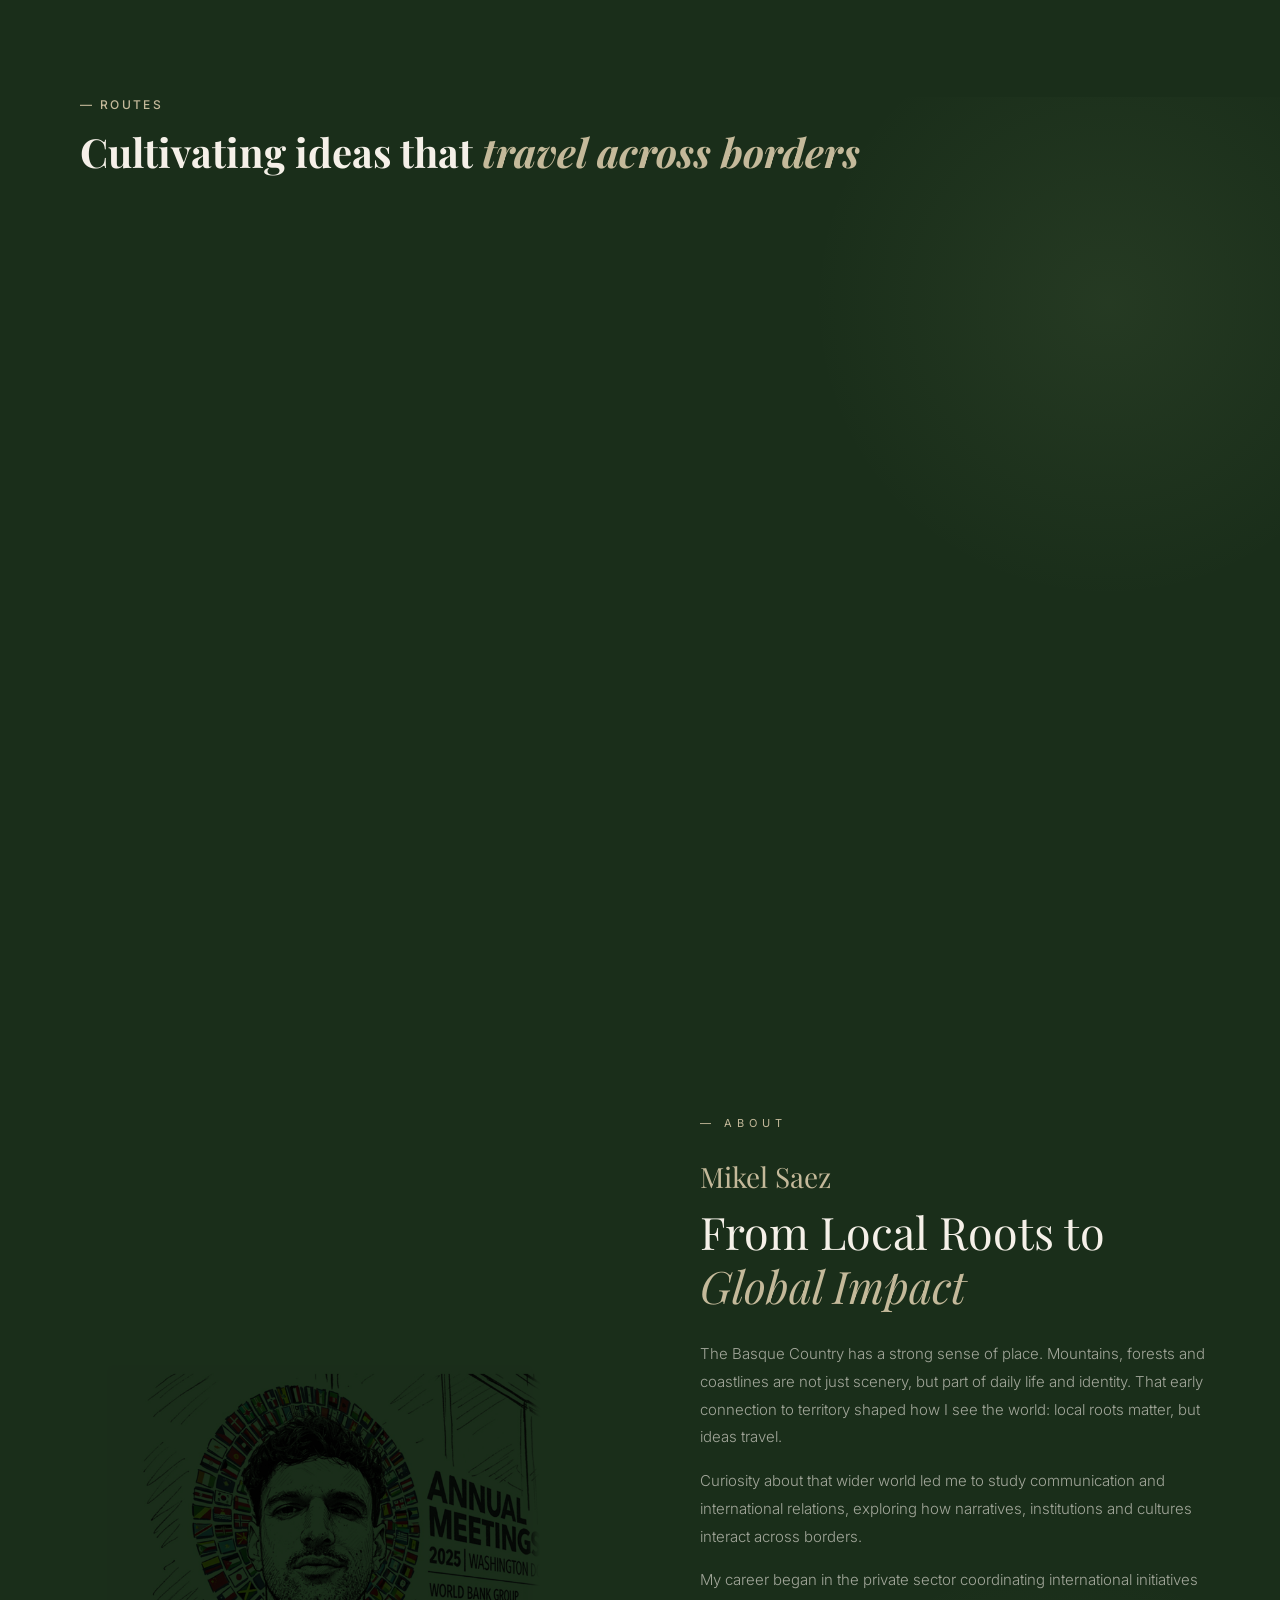
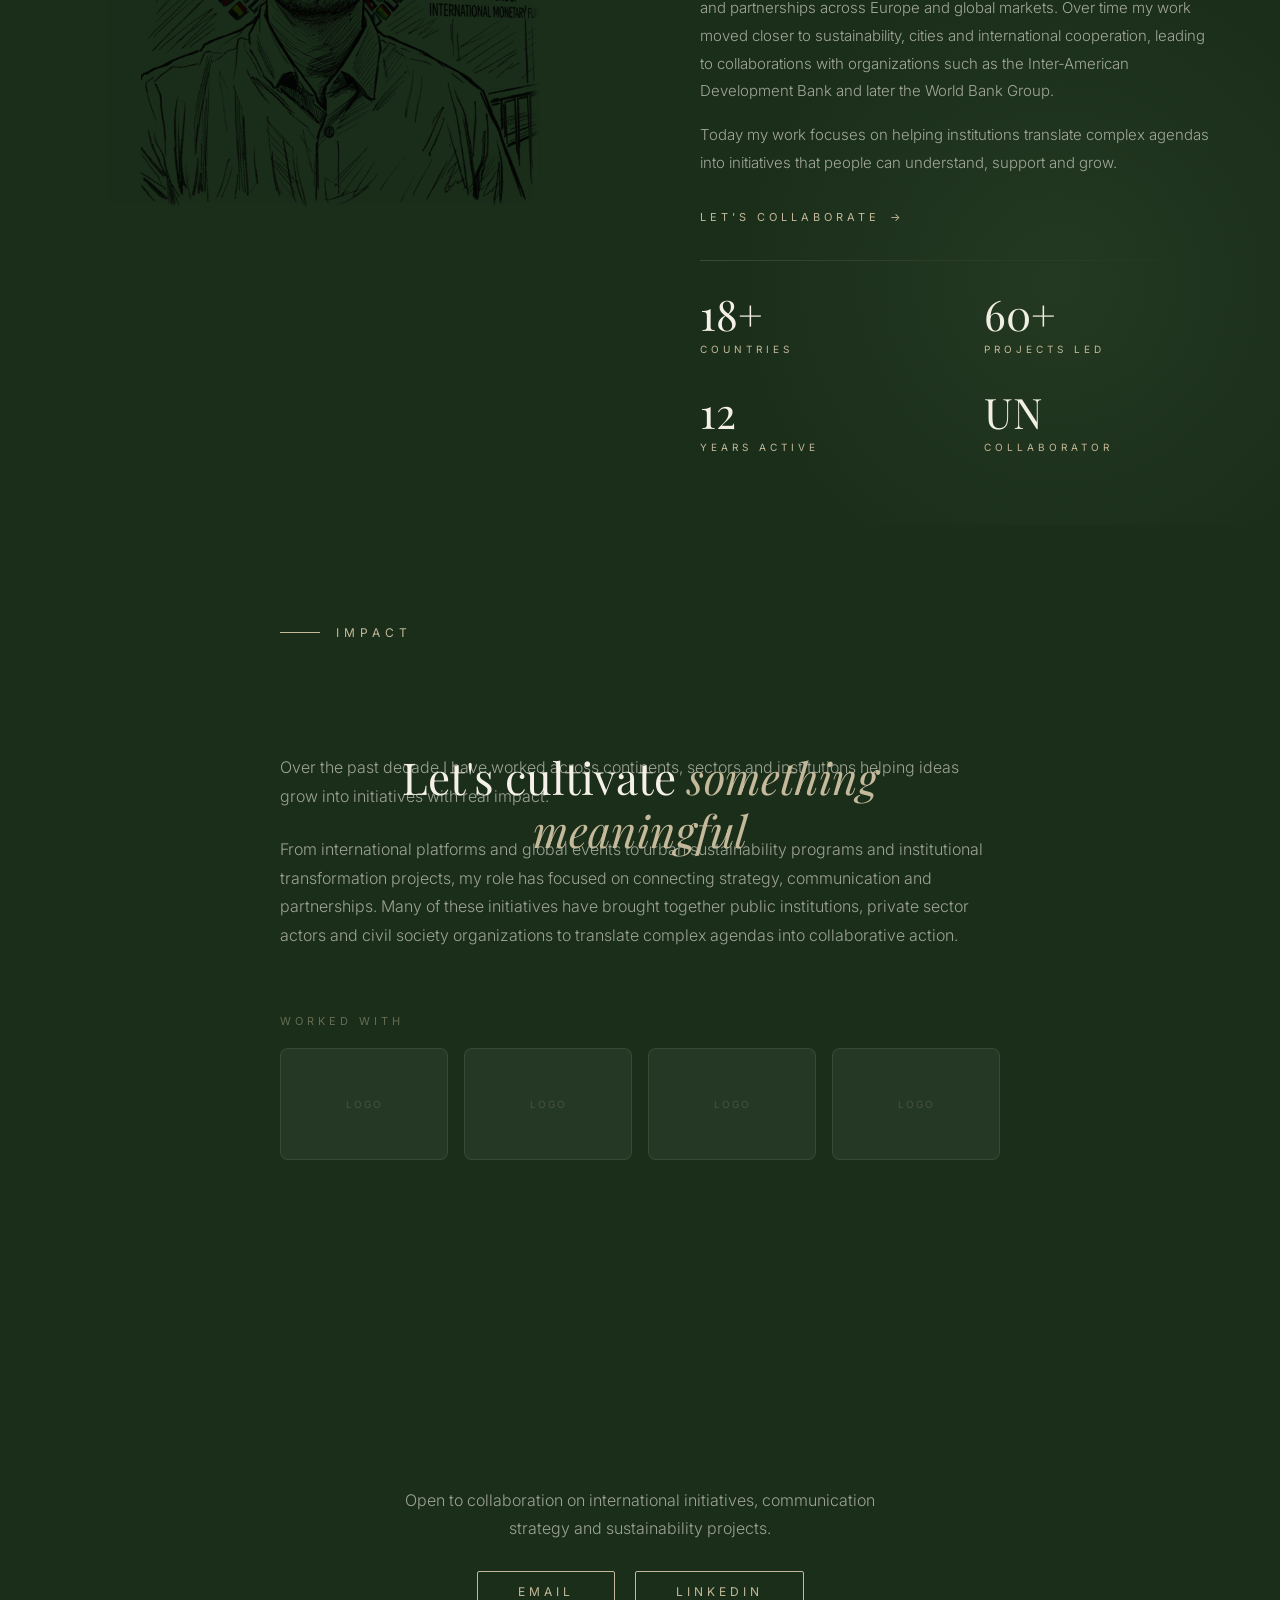
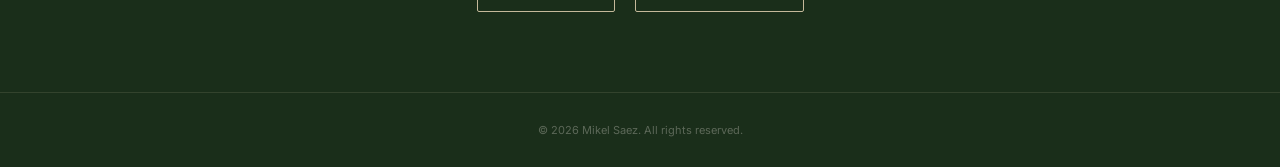
==== commit f4708609: "Fix mobile logo carousel: side arrows via absolute positioning, remove aspect-ratio - Wrap logos+nav" ====
--- a/index.html
+++ b/index.html
@@ -545,10 +545,23 @@
             .impact-heading { font-size: 32px; line-height: 1.25; }
             .impact-body { font-size: 15px; }
             .impact-logos-label { margin-top: 48px; }
-            .impact-logos { grid-template-columns: repeat(2, 1fr); gap: 12px; }
-            .impact-logo-item img { max-height: 52px; }
-            .impact-logos-nav { justify-content: center; margin-top: 20px; gap: 20px; }
-            .impact-logos-nav .ic-btn { width: 40px; height: 40px; font-size: 17px; }
+            .impact-logos-wrap { padding: 0 52px; }
+            .impact-logos { grid-template-columns: repeat(2, 1fr); gap: 10px; }
+            .impact-logo-item { aspect-ratio: unset; height: 80px; padding: 16px 12px; }
+            .impact-logo-item img { max-height: 44px; }
+            .impact-logos-nav {
+                position: absolute;
+                top: 50%;
+                left: 0;
+                width: 100%;
+                transform: translateY(-50%);
+                justify-content: space-between;
+                margin-top: 0;
+                padding: 0;
+                pointer-events: none;
+            }
+            .impact-logos-nav .ic-btn { width: 40px; height: 40px; font-size: 17px; pointer-events: auto; }
+            .impact-logos-nav .ic-counter { display: none; }
 
             /* ── Contact ── */
             .contact-section { padding: 72px 24px 56px; }
@@ -1524,6 +1537,10 @@
             color: #C4B99A;
             opacity: 0.2;
             text-transform: uppercase;
+        }
+
+        .impact-logos-wrap {
+            position: relative;
         }
 
         .impact-logos-nav {
@@ -2655,16 +2672,18 @@
                 <p>From international platforms and global events to urban sustainability programs and institutional transformation projects, my role has focused on connecting strategy, communication and partnerships. Many of these initiatives have brought together public institutions, private sector actors and civil society organizations to translate complex agendas into collaborative action.</p>
             </div>
             <div class="impact-logos-label">Worked with</div>
-            <div class="impact-logos" id="impact-logos">
-                <div class="impact-logo-item"><span>Logo</span></div>
-                <div class="impact-logo-item"><span>Logo</span></div>
-                <div class="impact-logo-item"><span>Logo</span></div>
-                <div class="impact-logo-item"><span>Logo</span></div>
-            </div>
-            <div class="impact-logos-nav" id="impact-logos-nav">
-                <button class="ic-btn ic-prev" aria-label="Anterior">&#8592;</button>
-                <span class="ic-counter"></span>
-                <button class="ic-btn ic-next" aria-label="Siguiente">&#8594;</button>
+            <div class="impact-logos-wrap">
+                <div class="impact-logos" id="impact-logos">
+                    <div class="impact-logo-item"><span>Logo</span></div>
+                    <div class="impact-logo-item"><span>Logo</span></div>
+                    <div class="impact-logo-item"><span>Logo</span></div>
+                    <div class="impact-logo-item"><span>Logo</span></div>
+                </div>
+                <div class="impact-logos-nav" id="impact-logos-nav">
+                    <button class="ic-btn ic-prev" aria-label="Anterior">&#8592;</button>
+                    <span class="ic-counter"></span>
+                    <button class="ic-btn ic-next" aria-label="Siguiente">&#8594;</button>
+                </div>
             </div>
         </div>
     </section>
